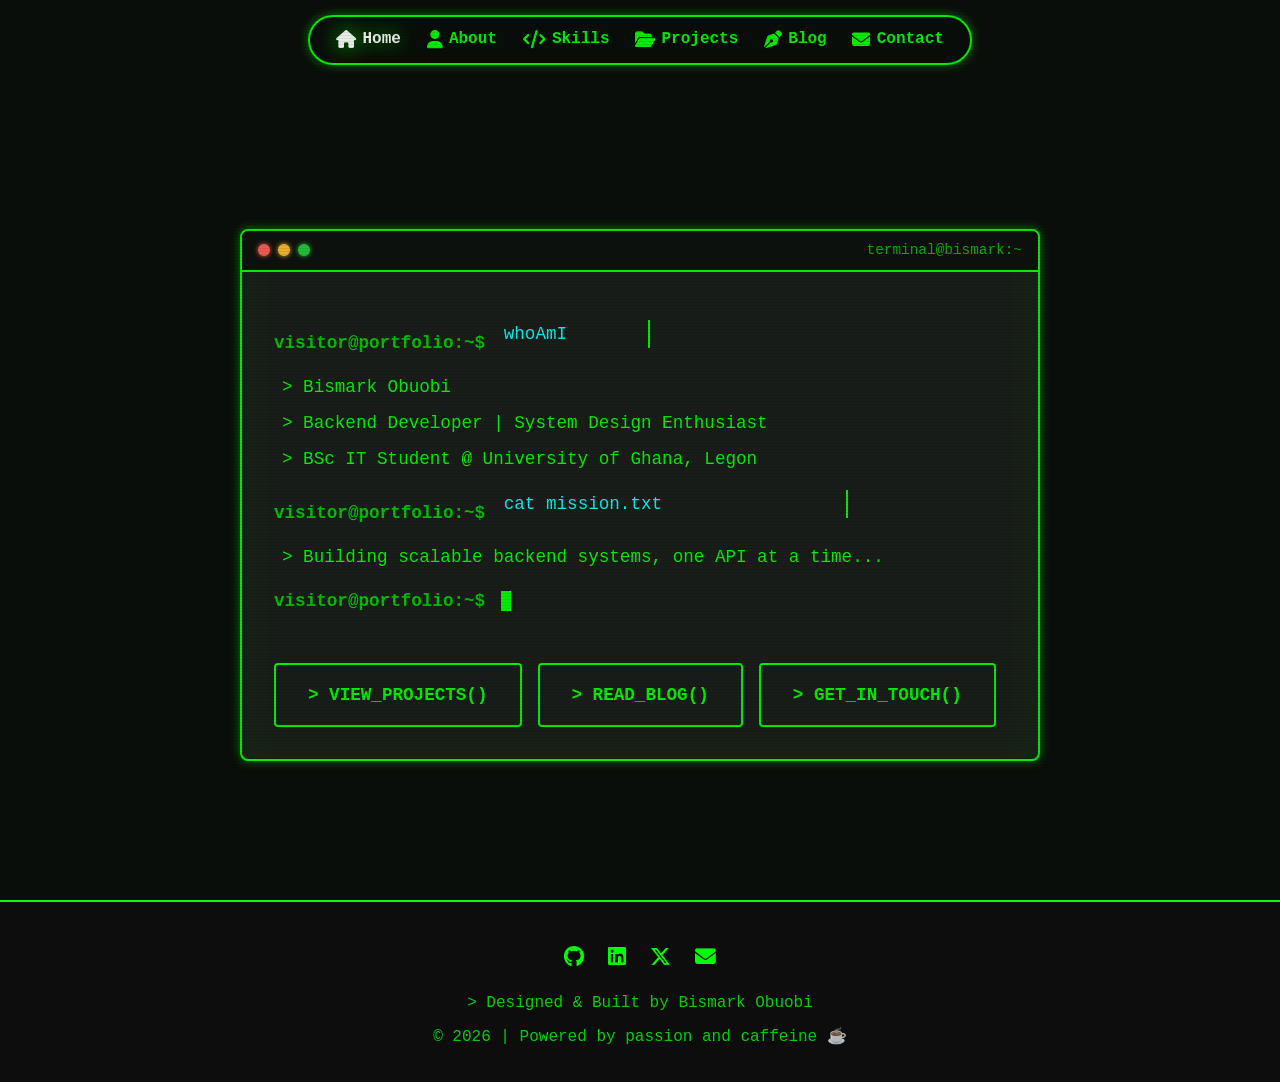
==== index.html @ f323c23b "Update LinkedIn profile links across multiple pages" ====
<!DOCTYPE html>
<html lang="en">
<head>
    <meta charset="UTF-8">
    <meta name="viewport" content="width=device-width, initial-scale=1.0">
    <title>Bismark Obuobi — Backend Developer</title>
    <meta name="description" content="Bismark Obuobi — Backend developer & system design enthusiast building scalable APIs with Node.js, Express, and SQL/NoSQL databases.">
    <meta name="author" content="Bismark Obuobi">
    <meta property="og:title" content="Bismark Obuobi — Backend Developer">
    <meta property="og:description" content="Backend developer & system design enthusiast building scalable APIs.">
    <meta property="og:type" content="website">
    <link rel="icon" type="image/png" href="icons/favicon.png">
    <link rel="stylesheet" href="styles.css">
    <link rel="stylesheet" href="https://cdnjs.cloudflare.com/ajax/libs/font-awesome/6.5.1/css/all.min.css">
</head>
<body>
    <div class="scanlines"></div>
    <div class="crt"></div>

    <header>
        <nav id="navbar" aria-label="Primary">
            <ul>
                <li><a href="index.html"><i class="fas fa-home nav-icon" aria-hidden="true"></i><span class="nav-label">Home</span></a></li>
                <li><a href="about.html"><i class="fas fa-user nav-icon" aria-hidden="true"></i><span class="nav-label">About</span></a></li>
                <li><a href="skills.html"><i class="fas fa-code nav-icon" aria-hidden="true"></i><span class="nav-label">Skills</span></a></li>
                <li><a href="projects.html"><i class="fas fa-folder-open nav-icon" aria-hidden="true"></i><span class="nav-label">Projects</span></a></li>
                <li><a href="blog.html"><i class="fas fa-pen-nib nav-icon" aria-hidden="true"></i><span class="nav-label">Blog</span></a></li>
                <li><a href="contact.html"><i class="fas fa-envelope nav-icon" aria-hidden="true"></i><span class="nav-label">Contact</span></a></li>
            </ul>
        </nav>
    </header>

    <main>
        <section id="home" class="hero">
            <div class="container">
                <div class="terminal-window">
                    <div class="terminal-header">
                        <span class="terminal-button red"></span>
                        <span class="terminal-button yellow"></span>
                        <span class="terminal-button green"></span>
                        <span class="terminal-title">terminal@bismark:~</span>
                    </div>
                    <div class="terminal-body">
                        <p class="terminal-line">
                            <span class="prompt">visitor@portfolio:~$</span>
                            <span class="command typewriter-1">whoAmI</span>
                        </p>
                        <p class="terminal-output fade-in" style="animation-delay: 1.7s;">&gt; Bismark Obuobi</p>
                        <p class="terminal-output fade-in" style="animation-delay: 2s;">&gt; Backend Developer | System Design Enthusiast</p>
                        <p class="terminal-output fade-in" style="animation-delay: 2.3s;">&gt; BSc IT Student @ University of Ghana, Legon</p>

                        <p class="terminal-line fade-in" style="animation-delay: 3s;">
                            <span class="prompt">visitor@portfolio:~$</span>
                            <span class="command typewriter-2">cat mission.txt</span>
                        </p>
                        <p class="terminal-output fade-in" style="animation-delay: 5s;">&gt; Building scalable backend systems, one API at a time...</p>

                        <p class="terminal-line fade-in" style="animation-delay: 5.5s;">
                            <span class="prompt">visitor@portfolio:~$</span>
                            <span class="cursor"></span>
                        </p>

                        <div class="hero-cta fade-in" style="animation-delay: 5.8s;">
                            <a href="projects.html" class="cta-button"><span class="blink">&gt;</span> VIEW_PROJECTS()</a>
                            <a href="blog.html" class="cta-button"><span class="blink">&gt;</span> READ_BLOG()</a>
                            <a href="contact.html" class="cta-button"><span class="blink">&gt;</span> GET_IN_TOUCH()</a>
                        </div>
                    </div>
                </div>
            </div>
        </section>
    </main>

    <footer class="footer">
        <div class="container">
            <div class="footer-content">
                <div class="footer-socials">
                    <a href="https://github.com/kev-69" target="_blank" rel="noopener" aria-label="GitHub"><i class="fab fa-github"></i></a>
                    <a href="https://www.linkedin.com/in/bismark-obuobi-5a473730a/" target="_blank" rel="noopener" aria-label="LinkedIn"><i class="fab fa-linkedin"></i></a>
                    <a href="https://twitter.com/statuscode_200" target="_blank" rel="noopener" aria-label="Twitter"><i class="fab fa-x-twitter"></i></a>
                    <a href="mailto:bismarkobuobi19@gmail.com" aria-label="Email"><i class="fas fa-envelope"></i></a>
                </div>
                <p class="footer-text"><span class="blink">&gt;</span> Designed &amp; Built by Bismark Obuobi</p>
                <p class="footer-text">&copy; <span data-year>2025</span> | Powered by passion and caffeine &#9749;</p>
            </div>
        </div>
    </footer>

    <script src="script.js"></script>
</body>
</html>
---- styles.css ----
/* ============================================================
   Bismark Obuobi — Portfolio
   Shared stylesheet (terminal / CRT theme)
   ============================================================ */

/* Reset and Base Styles */
* {
    margin: 0;
    padding: 0;
    box-sizing: border-box;
}

:root {
    --primary-color: #00ff00;
    --secondary-color: #00cc00;
    --bg-color: #0a0a0a;
    --card-bg: #1a1a1a;
    --text-color: #00ff00;
    --text-dim: #009900;
    --border-color: #00ff00;
    --shadow: 0 0 10px rgba(0, 255, 0, 0.5);
    --glow: 0 0 20px rgba(0, 255, 0, 0.8);
    --max-width: 1200px;
}

html {
    scroll-behavior: smooth;
}

body {
    font-family: 'Courier New', Courier, monospace;
    background-color: var(--bg-color);
    color: var(--text-color);
    line-height: 1.6;
    overflow-x: hidden;
    min-height: 100vh;
    display: flex;
    flex-direction: column;
}

a {
    color: inherit;
}

img {
    max-width: 100%;
}

/* ============================================================
   CRT / Scanline effects  (tamed — no more strobing)
   ============================================================ */
.scanlines {
    position: fixed;
    inset: 0;
    background: repeating-linear-gradient(
        0deg,
        rgba(0, 0, 0, 0.12),
        rgba(0, 0, 0, 0.12) 1px,
        transparent 1px,
        transparent 3px
    );
    pointer-events: none;
    z-index: 9999;
    opacity: 0.6;
}

/* Static green tint — a steady glow, no animation */
.crt::after {
    content: "";
    position: fixed;
    inset: 0;
    background: rgba(0, 255, 0, 0.015);
    z-index: 9998;
    pointer-events: none;
}

/* A single, very gentle brightness breathe instead of a strobe */
.crt::before {
    content: "";
    position: fixed;
    inset: 0;
    background: rgba(18, 16, 16, 0.08);
    z-index: 9998;
    pointer-events: none;
    animation: crtBreathe 6s ease-in-out infinite;
}

@keyframes crtBreathe {
    0%, 100% { opacity: 0.35; }
    50%      { opacity: 0.5; }
}

/* Container */
.container {
    max-width: var(--max-width);
    width: 100%;
    margin: 0 auto;
    padding: 0 20px;
}

/* ============================================================
   Header / Navigation
   ============================================================ */
header {
    position: fixed;
    top: 0;
    left: 0;
    right: 0;
    z-index: 1000;
    padding: 15px 0;
    pointer-events: none;
}

#navbar {
    position: relative;
    margin: 0 auto;
    width: max-content;
    max-width: calc(100% - 30px);
    background: rgba(10, 10, 10, 0.95);
    border: 2px solid var(--border-color);
    border-radius: 50px;
    backdrop-filter: blur(10px);
    box-shadow: var(--shadow);
    padding: 10px 26px;
    transition: background 0.3s ease, border-color 0.3s ease, box-shadow 0.3s ease;
    pointer-events: auto;
}

#navbar.scrolled {
    background: rgba(10, 10, 10, 0.55);
    border-color: rgba(0, 255, 0, 0.5);
    box-shadow: 0 0 5px rgba(0, 255, 0, 0.3);
}

#navbar ul {
    list-style: none;
    display: flex;
    justify-content: center;
    align-items: center;
    gap: 1.6rem;
}

#navbar li {
    display: flex;
    align-items: center;
}

#navbar a {
    color: var(--text-color);
    text-decoration: none;
    font-weight: bold;
    display: flex;
    align-items: center;
    gap: 0.4rem;
    transition: color 0.2s ease, text-shadow 0.2s ease;
}

.nav-icon {
    font-size: 18px;
}

/* Text label shown on wide screens */
.nav-label {
    display: inline-block;
}

#navbar a:hover,
#navbar a:focus-visible {
    text-shadow: var(--glow);
    outline: none;
}

/* Active page indicator */
#navbar a.active {
    color: #fff;
    text-shadow: var(--glow);
}

#navbar a.active .nav-icon {
    color: #fff;
}

/* ============================================================
   Page wrapper / shared section spacing
   ============================================================ */
main {
    flex: 1 0 auto;
    padding-top: 90px; /* clears fixed navbar */
}

section {
    padding: 4rem 0;
    position: relative;
}

.page-section {
    padding: 2rem 0 4rem;
}

.section-title {
    font-size: 2.5rem;
    text-align: center;
    margin-bottom: 3rem;
    text-shadow: var(--glow);
    position: relative;
    word-break: break-word;
}

.section-subtitle {
    text-align: center;
    opacity: 0.8;
    margin-top: -2rem;
    margin-bottom: 3rem;
}

/* ============================================================
   Glitch effect (now only on hover — no constant jitter)
   ============================================================ */
.glitch {
    position: relative;
}

.glitch::before,
.glitch::after {
    content: attr(data-text);
    position: absolute;
    top: 0;
    left: 0;
    width: 100%;
    height: 100%;
    opacity: 0;
    pointer-events: none;
}

.glitch:hover::before {
    left: 2px;
    text-shadow: -2px 0 #ff00de;
    animation: glitch-1 0.6s steps(2, end) 2;
    opacity: 1;
}

.glitch:hover::after {
    left: -2px;
    text-shadow: -2px 0 #00ffff;
    animation: glitch-2 0.6s steps(2, end) 2;
    opacity: 1;
}

@keyframes glitch-1 {
    0%   { clip-path: inset(20% 0 60% 0); }
    50%  { clip-path: inset(60% 0 10% 0); }
    100% { clip-path: inset(10% 0 70% 0); }
}

@keyframes glitch-2 {
    0%   { clip-path: inset(70% 0 10% 0); }
    50%  { clip-path: inset(15% 0 55% 0); }
    100% { clip-path: inset(50% 0 30% 0); }
}

/* ============================================================
   Terminal window
   ============================================================ */
.hero {
    min-height: calc(100vh - 90px);
    display: flex;
    align-items: center;
    justify-content: center;
    padding: 2rem 0;
}

.terminal-window {
    background: var(--card-bg);
    border: 2px solid var(--border-color);
    border-radius: 8px;
    box-shadow: var(--shadow), inset 0 0 50px rgba(0, 255, 0, 0.05);
    overflow: hidden;
    max-width: 800px;
    width: 100%;
    margin: 0 auto;
}

.terminal-header {
    background: #0d0d0d;
    padding: 0.5rem 1rem;
    border-bottom: 2px solid var(--border-color);
    display: flex;
    align-items: center;
    gap: 0.5rem;
}

.terminal-button {
    width: 12px;
    height: 12px;
    border-radius: 50%;
}

.terminal-button.red    { background: #ff5f56; box-shadow: 0 0 5px #ff5f56; }
.terminal-button.yellow { background: #ffbd2e; box-shadow: 0 0 5px #ffbd2e; }
.terminal-button.green  { background: #27c93f; box-shadow: 0 0 5px #27c93f; }

.terminal-title {
    margin-left: auto;
    font-size: 0.9rem;
    opacity: 0.7;
}

.terminal-body {
    padding: 2rem;
    font-size: 1.1rem;
}

.terminal-line {
    margin: 1rem 0;
}

.prompt {
    color: var(--secondary-color);
    font-weight: bold;
}

.command {
    color: #00ffff;
    margin-left: 0.5rem;
}

.terminal-output {
    color: var(--text-color);
    margin: 0.5rem 0 0.5rem 0.5rem;
    opacity: 0;
}

/* ============================================================
   Animations (kept, but calmed)
   ============================================================ */
@keyframes blink {
    0%, 50%   { opacity: 1; }
    51%, 100% { opacity: 0; }
}

.blink {
    animation: blink 1.1s steps(1) infinite;
}

.cursor {
    display: inline-block;
    width: 10px;
    height: 20px;
    background: var(--primary-color);
    margin-left: 5px;
    vertical-align: middle;
    animation: blink 1.1s steps(1) infinite;
}

@keyframes typewriter   { from { width: 0; } to { width: 47%; } }
@keyframes typewriter1  { from { width: 0; } to { width: 20%; } }

.typewriter-1 {
    display: inline-block;
    overflow: hidden;
    white-space: nowrap;
    border-right: 2px solid var(--primary-color);
    animation: typewriter1 1s steps(10) 0.5s forwards;
    width: 0;
}

.typewriter-2 {
    display: inline-block;
    overflow: hidden;
    white-space: nowrap;
    border-right: 2px solid var(--primary-color);
    animation: typewriter 1.5s steps(15) 3s forwards;
    width: 0;
}

@keyframes fadeIn {
    from { opacity: 0; }
    to   { opacity: 1; }
}

.fade-in {
    animation: fadeIn 0.5s ease-in forwards;
}

/* ============================================================
   About Section
   ============================================================ */
.about-content {
    display: grid;
    grid-template-columns: 1fr 2fr;
    gap: 3rem;
    align-items: start;
}

.about-image img {
    width: 100%;
    border: 3px solid var(--border-color);
    border-radius: 8px;
    box-shadow: var(--shadow);
    filter: brightness(0.9) contrast(1.2);
}

.placeholder-image {
    width: 100%;
    aspect-ratio: 1;
    border: 3px dashed var(--border-color);
    border-radius: 8px;
    display: flex;
    flex-direction: column;
    align-items: center;
    justify-content: center;
    background: var(--card-bg);
    text-align: center;
    padding: 2rem;
}

.placeholder-image p { margin: 0.5rem 0; }
.small-text { font-size: 0.8rem; opacity: 0.7; }

.retro-card {
    background: var(--card-bg);
    border: 2px solid var(--border-color);
    border-radius: 8px;
    padding: 2rem;
    box-shadow: var(--shadow);
}

.retro-card p { margin-bottom: 1rem; line-height: 1.8; }

.highlight {
    color: var(--primary-color);
    font-weight: bold;
    text-shadow: 0 0 10px var(--primary-color);
}

.stats-box {
    display: grid;
    grid-template-columns: repeat(3, 1fr);
    gap: 1.5rem;
    margin-top: 2rem;
    padding-top: 2rem;
    border-top: 2px solid var(--border-color);
}

.stat-item { text-align: center; }

.stat-number {
    display: block;
    font-size: 2.5rem;
    font-weight: bold;
    color: var(--primary-color);
    text-shadow: var(--glow);
    margin-bottom: 0.5rem;
}

.stat-label { display: block; font-size: 0.9rem; opacity: 0.8; }

/* ============================================================
   Skills Section
   ============================================================ */
.skills-grid {
    display: grid;
    grid-template-columns: repeat(auto-fit, minmax(300px, 1fr));
    gap: 2rem;
}

.skill-category {
    background: var(--card-bg);
    border: 2px solid var(--border-color);
    border-radius: 8px;
    padding: 2rem;
    box-shadow: var(--shadow);
}

.category-title {
    font-size: 1.3rem;
    margin-bottom: 1.5rem;
    text-shadow: 0 0 10px var(--primary-color);
}

.skill-bars {
    display: flex;
    flex-direction: column;
    gap: 1.5rem;
}

.skill-item { position: relative; }
.skill-name { margin-bottom: 0.5rem; font-weight: bold; }

.skill-bar {
    width: 100%;
    height: 25px;
    background: rgba(0, 255, 0, 0.1);
    border: 1px solid var(--border-color);
    border-radius: 4px;
    overflow: hidden;
    position: relative;
}

.skill-progress {
    height: 100%;
    width: 0;
    background: linear-gradient(90deg, var(--secondary-color) 0%, var(--primary-color) 100%);
    box-shadow: 0 0 10px var(--primary-color);
    border-radius: 4px;
    transition: width 1.4s ease-out;
}

.skill-progress::after {
    content: attr(data-progress) '%';
    position: absolute;
    right: 10px;
    top: 50%;
    transform: translateY(-50%);
    color: var(--bg-color);
    font-weight: bold;
    font-size: 0.9rem;
}

/* ============================================================
   Projects Section
   ============================================================ */
.projects-grid {
    display: grid;
    grid-template-columns: repeat(auto-fit, minmax(min(100%, 420px), 1fr));
    gap: 2rem;
}

.project-card {
    background: var(--card-bg);
    border: 2px solid var(--border-color);
    border-radius: 8px;
    overflow: hidden;
    box-shadow: var(--shadow);
    transition: transform 0.3s ease, box-shadow 0.3s ease, border-color 0.3s ease;
}

.project-card:hover {
    transform: translateY(-5px);
    box-shadow: var(--glow);
    border-color: var(--primary-color);
}

.project-header {
    background: #0d0d0d;
    padding: 1.5rem;
    border-bottom: 2px solid var(--border-color);
    display: flex;
    align-items: center;
    gap: 1rem;
}

.project-icon { font-size: 2rem; }
.project-header h3 { font-size: 1.3rem; text-shadow: 0 0 10px var(--primary-color); }

.project-body { padding: 2rem; }
.project-description { margin-bottom: 1.5rem; line-height: 1.8; }

.project-tech {
    display: flex;
    flex-wrap: wrap;
    gap: 0.5rem;
    margin-bottom: 1.5rem;
}

.tech-tag {
    background: rgba(0, 255, 0, 0.1);
    border: 1px solid var(--border-color);
    padding: 0.3rem 0.8rem;
    border-radius: 4px;
    font-size: 0.85rem;
}

.project-features { margin-bottom: 1.5rem; }
.project-features p { margin: 0.5rem 0; }

.project-status {
    display: flex;
    align-items: center;
    flex-wrap: wrap;
    gap: 1rem;
    padding-top: 1rem;
    border-top: 1px solid var(--border-color);
}

.status-badge {
    background: var(--secondary-color);
    color: var(--bg-color);
    padding: 0.3rem 0.8rem;
    border-radius: 4px;
    font-weight: bold;
    font-size: 0.85rem;
    box-shadow: 0 0 10px var(--secondary-color);
}

.status-badge.pending { background: #ffaa00; box-shadow: 0 0 10px #ffaa00; }
.status-text { font-size: 0.9rem; opacity: 0.8; }

.project-links {
    display: flex;
    gap: 1rem;
    margin-top: 1rem;
}

.project-links a {
    color: var(--primary-color);
    text-decoration: none;
    font-weight: bold;
    transition: text-shadow 0.2s ease;
}

.project-links a:hover { text-shadow: var(--glow); }

/* ============================================================
   Blog
   ============================================================ */
.blog-grid {
    display: grid;
    grid-template-columns: repeat(auto-fill, minmax(min(100%, 340px), 1fr));
    gap: 2rem;
}

.post-card {
    background: var(--card-bg);
    border: 2px solid var(--border-color);
    border-radius: 8px;
    box-shadow: var(--shadow);
    overflow: hidden;
    display: flex;
    flex-direction: column;
    transition: transform 0.3s ease, box-shadow 0.3s ease, border-color 0.3s ease;
}

.post-card:hover {
    transform: translateY(-5px);
    box-shadow: var(--glow);
    border-color: var(--primary-color);
}

.post-card-header {
    background: #0d0d0d;
    padding: 0.75rem 1rem;
    border-bottom: 2px solid var(--border-color);
    font-size: 0.85rem;
    opacity: 0.8;
    display: flex;
    justify-content: space-between;
    gap: 1rem;
}

.post-card-body {
    padding: 1.5rem;
    display: flex;
    flex-direction: column;
    gap: 0.75rem;
    flex: 1;
}

.post-card-body h3 {
    font-size: 1.25rem;
    text-shadow: 0 0 8px var(--primary-color);
    line-height: 1.4;
}

.post-card-body .post-excerpt {
    opacity: 0.85;
    flex: 1;
}

.post-card-body a.read-more {
    text-decoration: none;
    color: var(--primary-color);
    font-weight: bold;
    align-self: flex-start;
}

.post-card-body a.read-more:hover { text-shadow: var(--glow); }

.post-tags {
    display: flex;
    flex-wrap: wrap;
    gap: 0.4rem;
}

.post-tags .tech-tag { font-size: 0.75rem; }

.post-card-link {
    text-decoration: none;
    color: inherit;
    display: flex;
    flex-direction: column;
    flex: 1;
}

/* Single post view */
.post-article {
    max-width: 780px;
    margin: 0 auto;
    background: var(--card-bg);
    border: 2px solid var(--border-color);
    border-radius: 8px;
    box-shadow: var(--shadow);
    overflow: hidden;
}

.post-article .post-meta-bar {
    background: #0d0d0d;
    padding: 0.6rem 1.25rem;
    border-bottom: 2px solid var(--border-color);
    font-size: 0.85rem;
    opacity: 0.8;
}

.post-content {
    padding: 2.5rem;
    font-size: 1.05rem;
}

.post-content h1,
.post-content h2,
.post-content h3 {
    margin: 1.8rem 0 1rem;
    text-shadow: 0 0 10px var(--primary-color);
    line-height: 1.3;
}

.post-content h1 { font-size: 2rem; }
.post-content h2 { font-size: 1.6rem; }
.post-content h3 { font-size: 1.3rem; }

.post-content p { margin-bottom: 1.2rem; }
.post-content ul,
.post-content ol { margin: 0 0 1.2rem 1.5rem; }
.post-content li { margin-bottom: 0.4rem; }

.post-content a {
    color: #00ffff;
    text-decoration: underline;
}

.post-content blockquote {
    border-left: 3px solid var(--primary-color);
    padding-left: 1rem;
    margin: 0 0 1.2rem;
    opacity: 0.85;
    font-style: italic;
}

.post-content code {
    background: rgba(0, 255, 0, 0.1);
    border: 1px solid rgba(0, 255, 0, 0.3);
    padding: 0.1rem 0.4rem;
    border-radius: 4px;
    font-size: 0.9em;
}

.post-content pre {
    background: #0d0d0d;
    border: 1px solid var(--border-color);
    border-radius: 6px;
    padding: 1.2rem;
    overflow-x: auto;
    margin-bottom: 1.2rem;
}

.post-content pre code {
    background: none;
    border: none;
    padding: 0;
}

.post-content img {
    border: 1px solid var(--border-color);
    border-radius: 6px;
    margin: 0.5rem 0 1.2rem;
}

.post-content hr {
    border: none;
    border-top: 1px dashed var(--border-color);
    margin: 2rem 0;
    opacity: 0.5;
}

.back-link {
    display: inline-block;
    margin-bottom: 2rem;
    color: var(--primary-color);
    text-decoration: none;
    font-weight: bold;
}

.back-link:hover { text-shadow: var(--glow); }

.loading-state,
.empty-state {
    text-align: center;
    opacity: 0.7;
    padding: 3rem 0;
}

/* ============================================================
   Contact Section
   ============================================================ */
.contact-content {
    display: grid;
    grid-template-columns: 1fr 1fr;
    gap: 3rem;
}

.contact-links {
    display: flex;
    flex-direction: column;
    gap: 1rem;
    margin: 1rem 0;
}

.contact-link {
    color: var(--text-color);
    text-decoration: none;
    transition: color 0.2s ease, text-shadow 0.2s ease, transform 0.2s ease;
    display: block;
    word-break: break-word;
}

.contact-link:hover {
    color: var(--primary-color);
    text-shadow: var(--glow);
    transform: translateX(10px);
}

.contact-cta h3 {
    font-size: 1.8rem;
    margin-bottom: 1rem;
    text-shadow: 0 0 10px var(--primary-color);
}

.cta-button {
    display: inline-block;
    margin-top: 1.5rem;
    padding: 1rem 2rem;
    background: transparent;
    border: 2px solid var(--border-color);
    color: var(--text-color);
    text-decoration: none;
    font-weight: bold;
    border-radius: 4px;
    transition: background 0.3s ease, color 0.3s ease, box-shadow 0.3s ease, transform 0.3s ease;
}

.cta-button:hover {
    background: var(--primary-color);
    color: var(--bg-color);
    box-shadow: var(--glow);
    transform: scale(1.05);
}

/* Hero CTA row on home page */
.hero-cta {
    display: flex;
    flex-wrap: wrap;
    gap: 1rem;
    margin-top: 1.5rem;
}

/* ============================================================
   Footer
   ============================================================ */
.footer {
    background: #0d0d0d;
    border-top: 2px solid var(--border-color);
    padding: 2rem 0;
    text-align: center;
    flex-shrink: 0;
}

.footer-content {
    display: flex;
    flex-direction: column;
    gap: 0.5rem;
}

.footer-text { opacity: 0.8; }

.footer-socials {
    display: flex;
    justify-content: center;
    gap: 1.5rem;
    margin: 0.5rem 0;
    font-size: 1.3rem;
}

.footer-socials a {
    color: var(--text-color);
    transition: color 0.2s ease, text-shadow 0.2s ease, transform 0.2s ease;
}

.footer-socials a:hover {
    color: var(--primary-color);
    text-shadow: var(--glow);
    transform: translateY(-3px);
}

.footer-ascii {
    margin-top: 1rem;
    font-size: 0.8rem;
    opacity: 0.5;
    overflow-x: auto;
    white-space: nowrap;
}

/* ============================================================
   Scroll reveal
   ============================================================ */
.reveal {
    opacity: 0;
    transform: translateY(30px);
    transition: opacity 0.6s ease-out, transform 0.6s ease-out;
    will-change: opacity, transform;
}

.reveal.visible {
    opacity: 1;
    transform: translateY(0);
}

/* ============================================================
   Responsive
   ============================================================ */
@media (max-width: 768px) {
    .nav-label { display: none; }   /* icons only on small screens */

    #navbar { padding: 10px 20px; }
    #navbar ul { gap: 1.4rem; }
    .nav-icon { font-size: 20px; }

    .about-content { grid-template-columns: 1fr; }
    .projects-grid { grid-template-columns: 1fr; }
    .contact-content { grid-template-columns: 1fr; }

    .section-title { font-size: 2rem; }
    .terminal-body { font-size: 0.95rem; padding: 1.5rem; }
    .post-content { padding: 1.5rem; }
}

@media (max-width: 480px) {
    #navbar { padding: 8px 14px; }
    #navbar ul { gap: 1rem; }
    .nav-icon { font-size: 18px; }
    .stats-box { grid-template-columns: 1fr; }
    main { padding-top: 80px; }
}

/* ============================================================
   Respect user motion preferences — kills remaining motion
   ============================================================ */
@media (prefers-reduced-motion: reduce) {
    *,
    *::before,
    *::after {
        animation-duration: 0.001ms !important;
        animation-iteration-count: 1 !important;
        transition-duration: 0.001ms !important;
        scroll-behavior: auto !important;
    }

    .crt::before { animation: none; opacity: 0.4; }
    .typewriter-1, .typewriter-2 { width: auto; border-right: none; }
    .terminal-output, .fade-in { opacity: 1 !important; }
    .reveal { opacity: 1; transform: none; }
    .skill-progress { transition: none; }
}
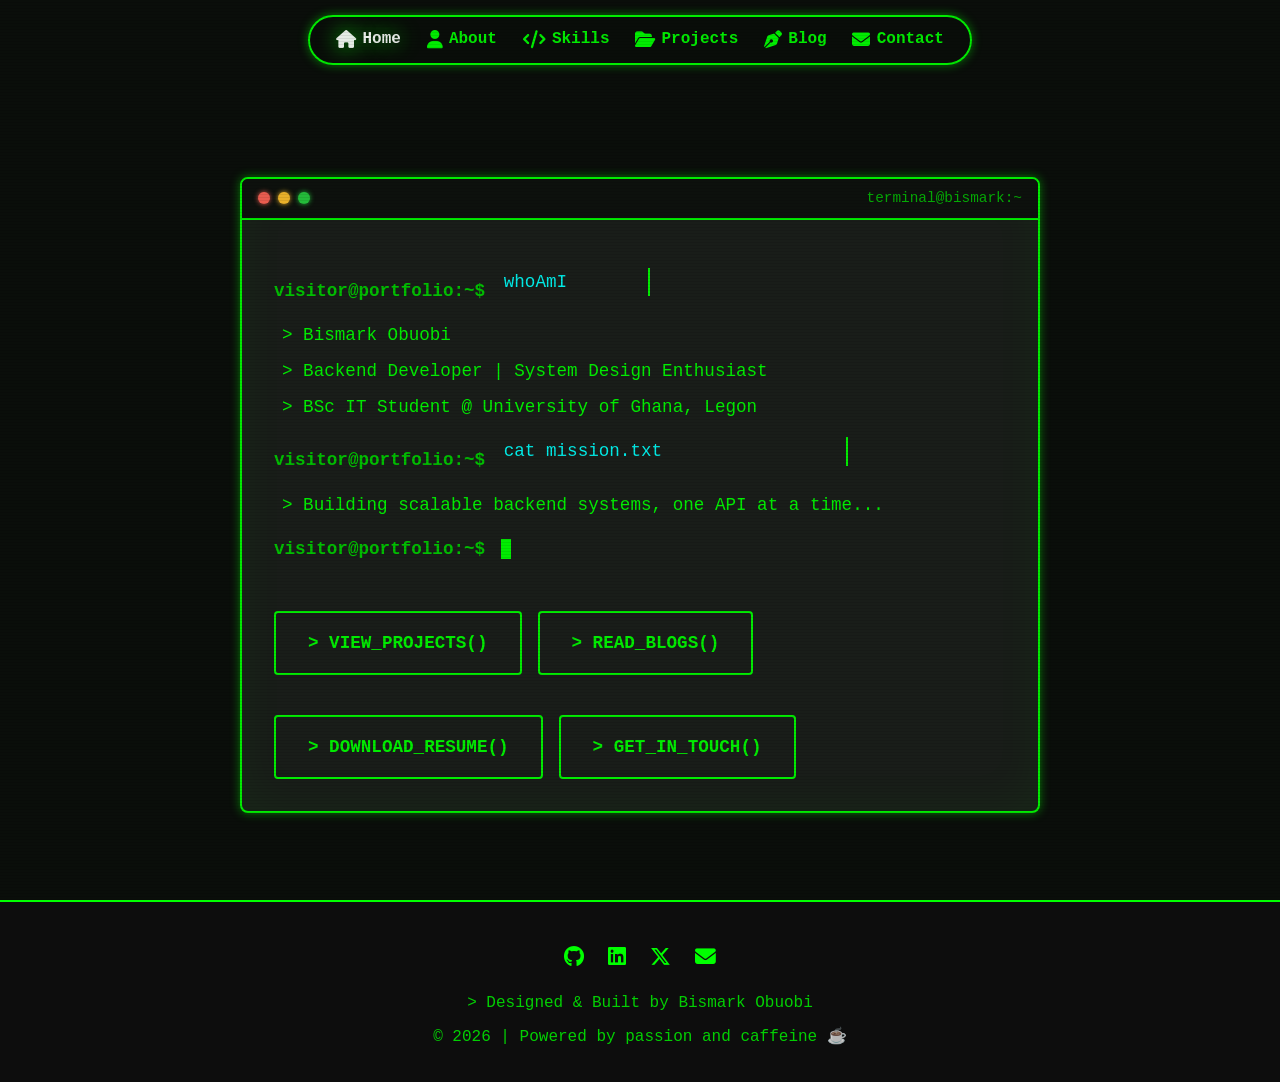
==== commit 508ae35d: "Add resume download link and update blog button text in index.html" ====
--- a/index.html
+++ b/index.html
@@ -62,7 +62,9 @@
 
                         <div class="hero-cta fade-in" style="animation-delay: 5.8s;">
                             <a href="projects.html" class="cta-button"><span class="blink">&gt;</span> VIEW_PROJECTS()</a>
-                            <a href="blog.html" class="cta-button"><span class="blink">&gt;</span> READ_BLOG()</a>
+                            <a href="blog.html" class="cta-button"><span class="blink">&gt;</span> READ_BLOGS()</a>
+                            <!-- download resume -->
+                            <a href="docs/resume.pdf" target="_blank" class="cta-button"><span class="blink">&gt;</span> DOWNLOAD_RESUME()</a>
                             <a href="contact.html" class="cta-button"><span class="blink">&gt;</span> GET_IN_TOUCH()</a>
                         </div>
                     </div>
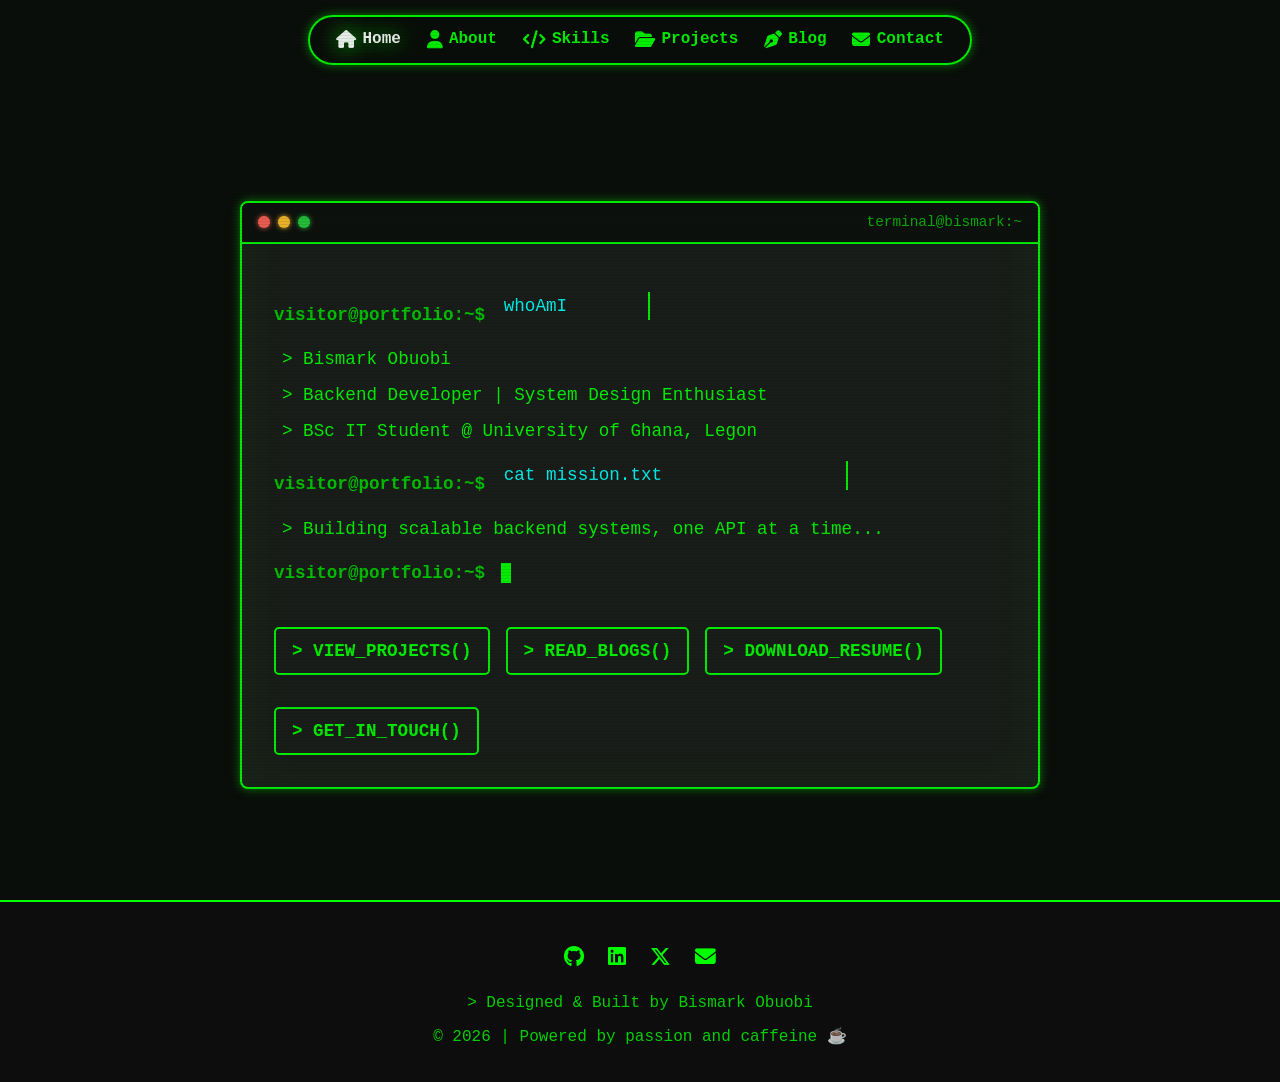
==== commit a3010e76: "Replace old resume.pdf with updated version and modify download link in index.html" ====
--- a/index.html
+++ b/index.html
@@ -64,7 +64,7 @@
                             <a href="projects.html" class="cta-button"><span class="blink">&gt;</span> VIEW_PROJECTS()</a>
                             <a href="blog.html" class="cta-button"><span class="blink">&gt;</span> READ_BLOGS()</a>
                             <!-- download resume -->
-                            <a href="docs/resume.pdf" target="_blank" class="cta-button"><span class="blink">&gt;</span> DOWNLOAD_RESUME()</a>
+                            <a href="docs/bismarkobuobi_resume.pdf" target="_blank" class="cta-button"><span class="blink">&gt;</span> DOWNLOAD_RESUME()</a>
                             <a href="contact.html" class="cta-button"><span class="blink">&gt;</span> GET_IN_TOUCH()</a>
                         </div>
                     </div>
--- a/styles.css
+++ b/styles.css
@@ -837,14 +837,14 @@
 
 .cta-button {
     display: inline-block;
-    margin-top: 1.5rem;
-    padding: 1rem 2rem;
+    margin-top: 1rem;
+    padding: 0.5rem 1rem;
     background: transparent;
     border: 2px solid var(--border-color);
     color: var(--text-color);
     text-decoration: none;
     font-weight: bold;
-    border-radius: 4px;
+    border-radius: 5px;
     transition: background 0.3s ease, color 0.3s ease, box-shadow 0.3s ease, transform 0.3s ease;
 }
 
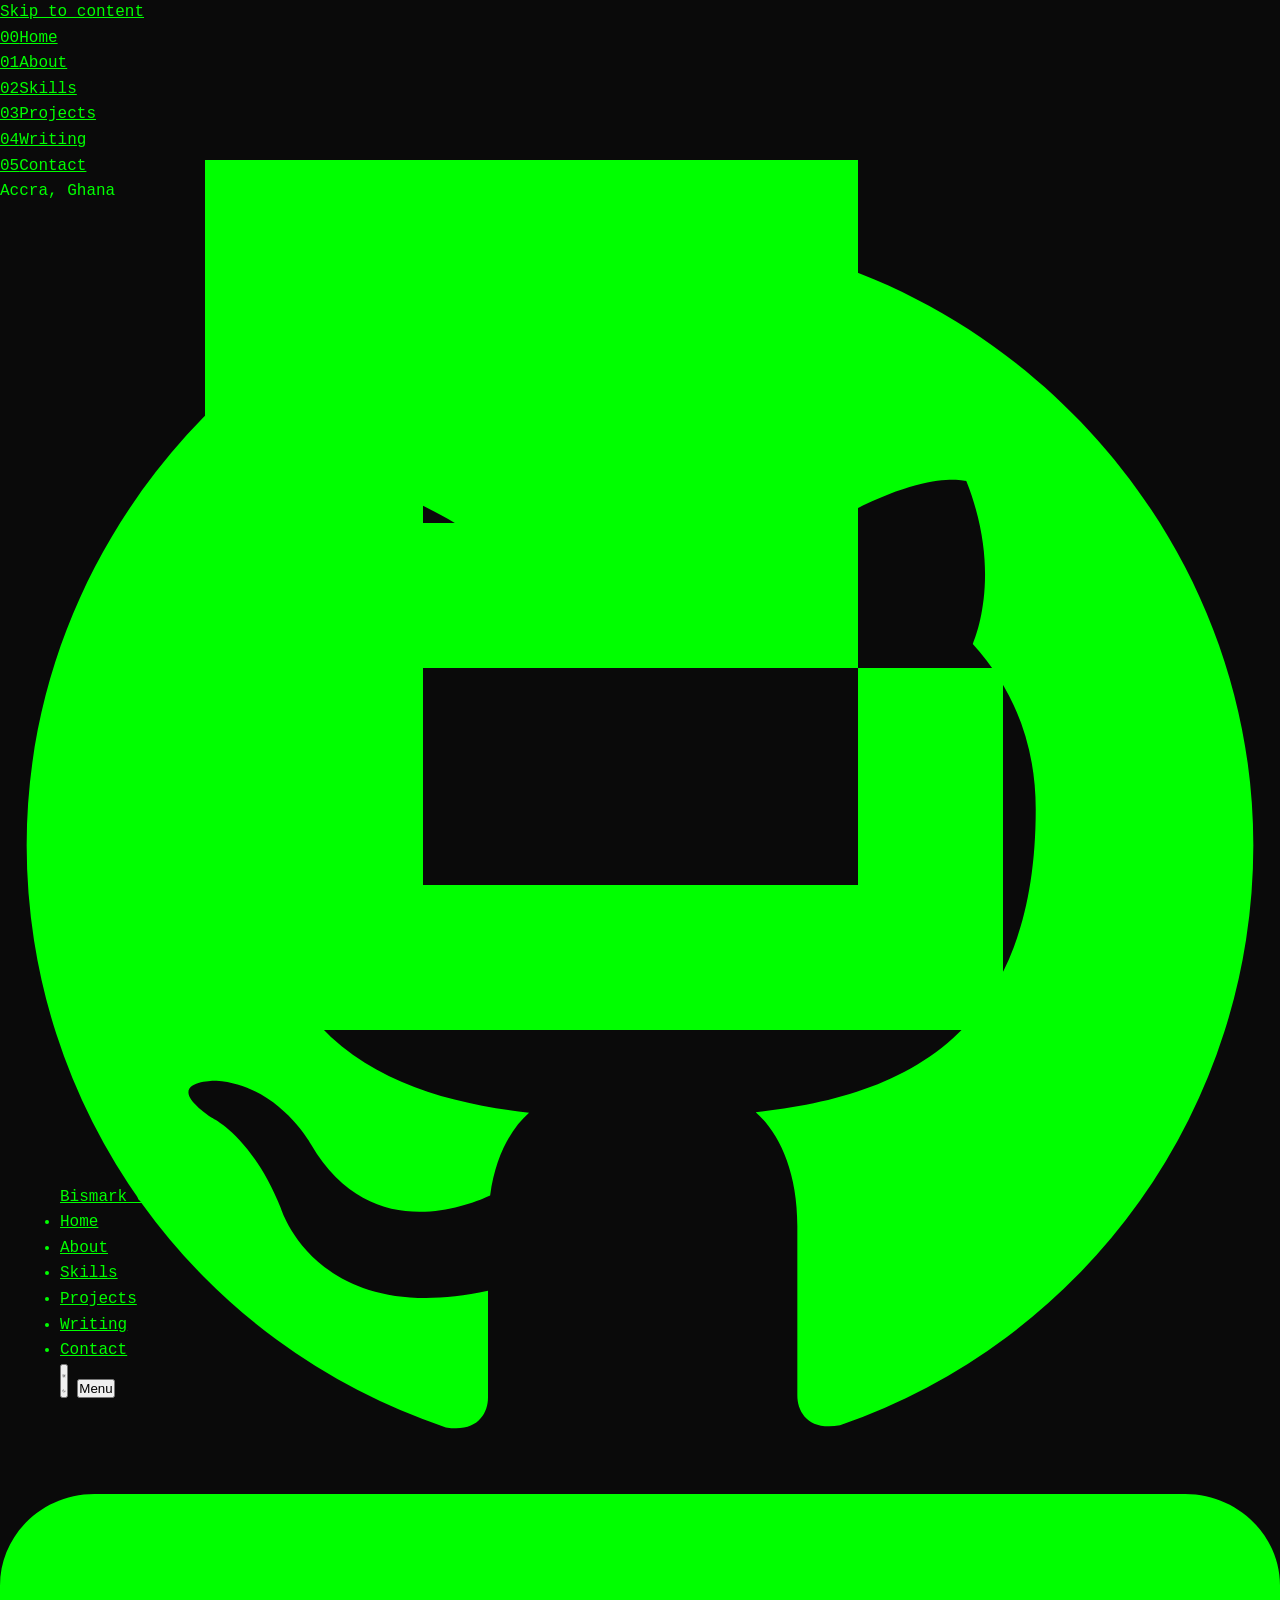
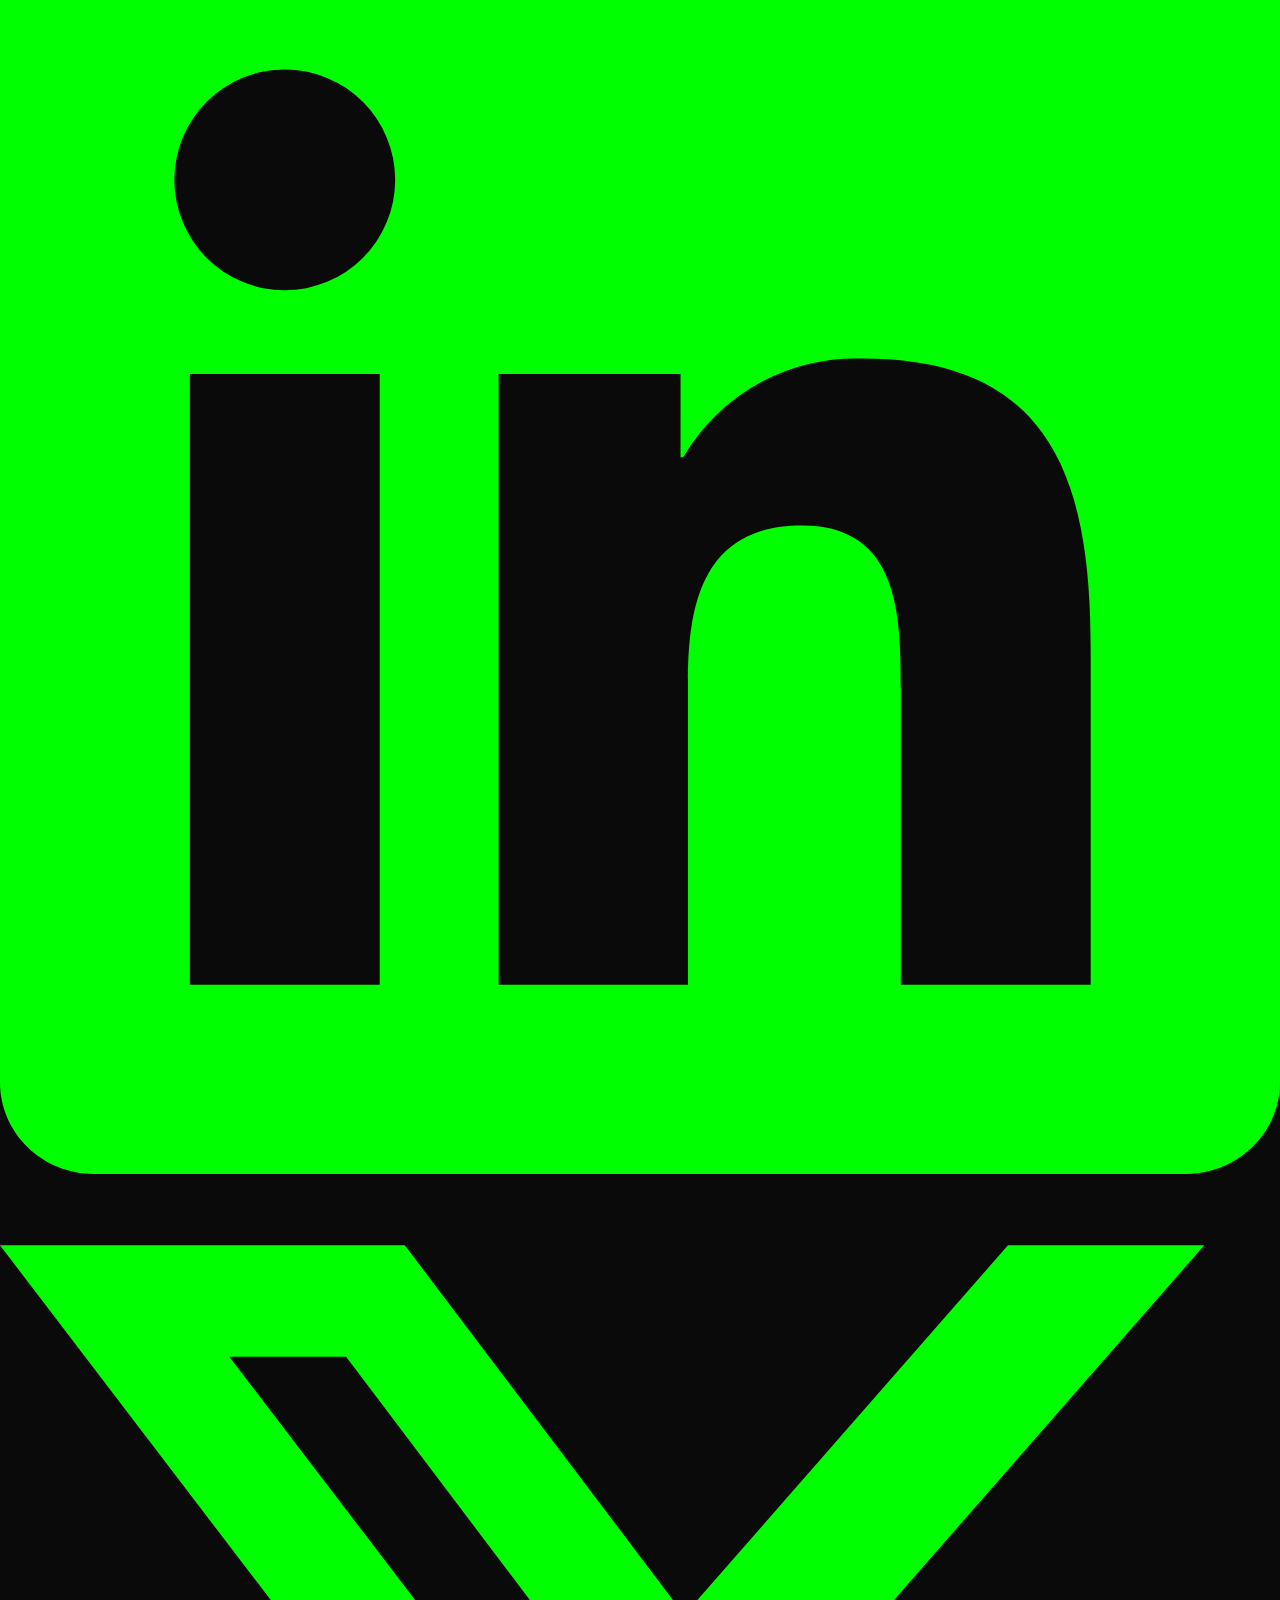
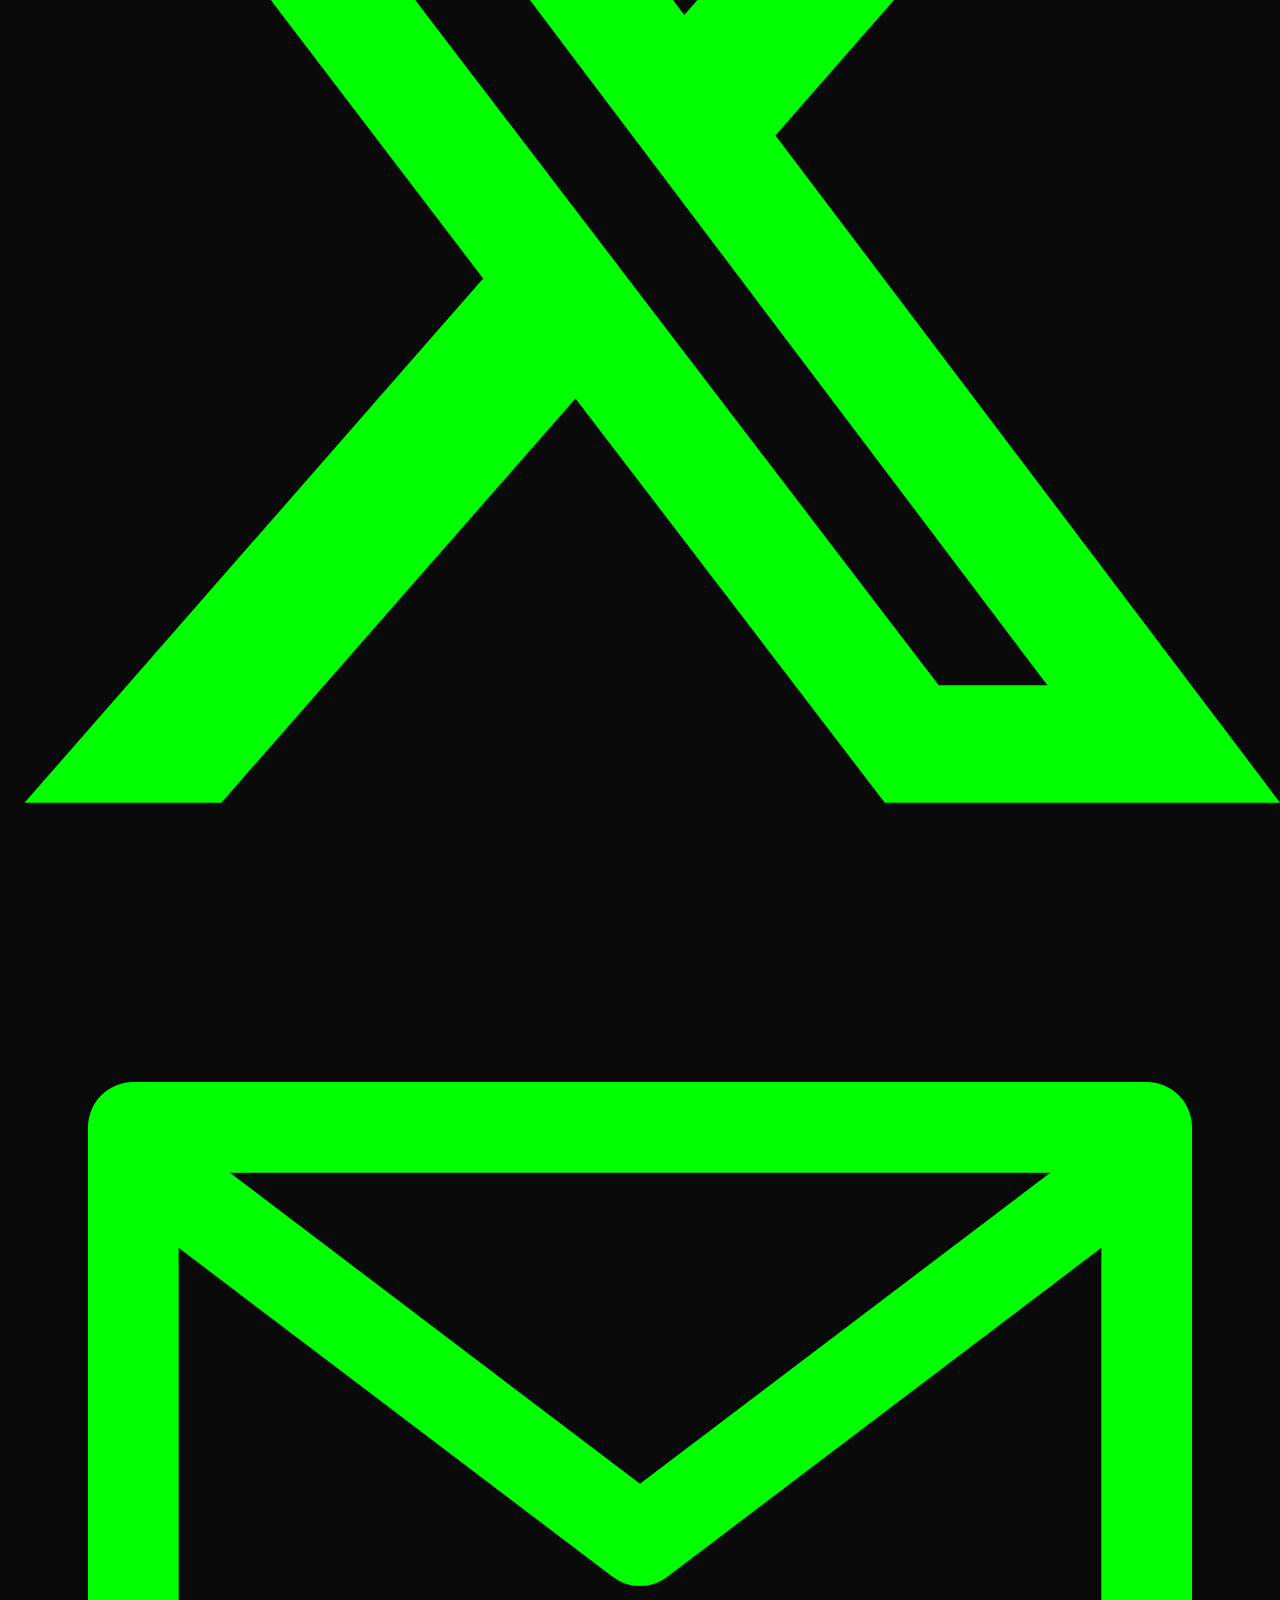
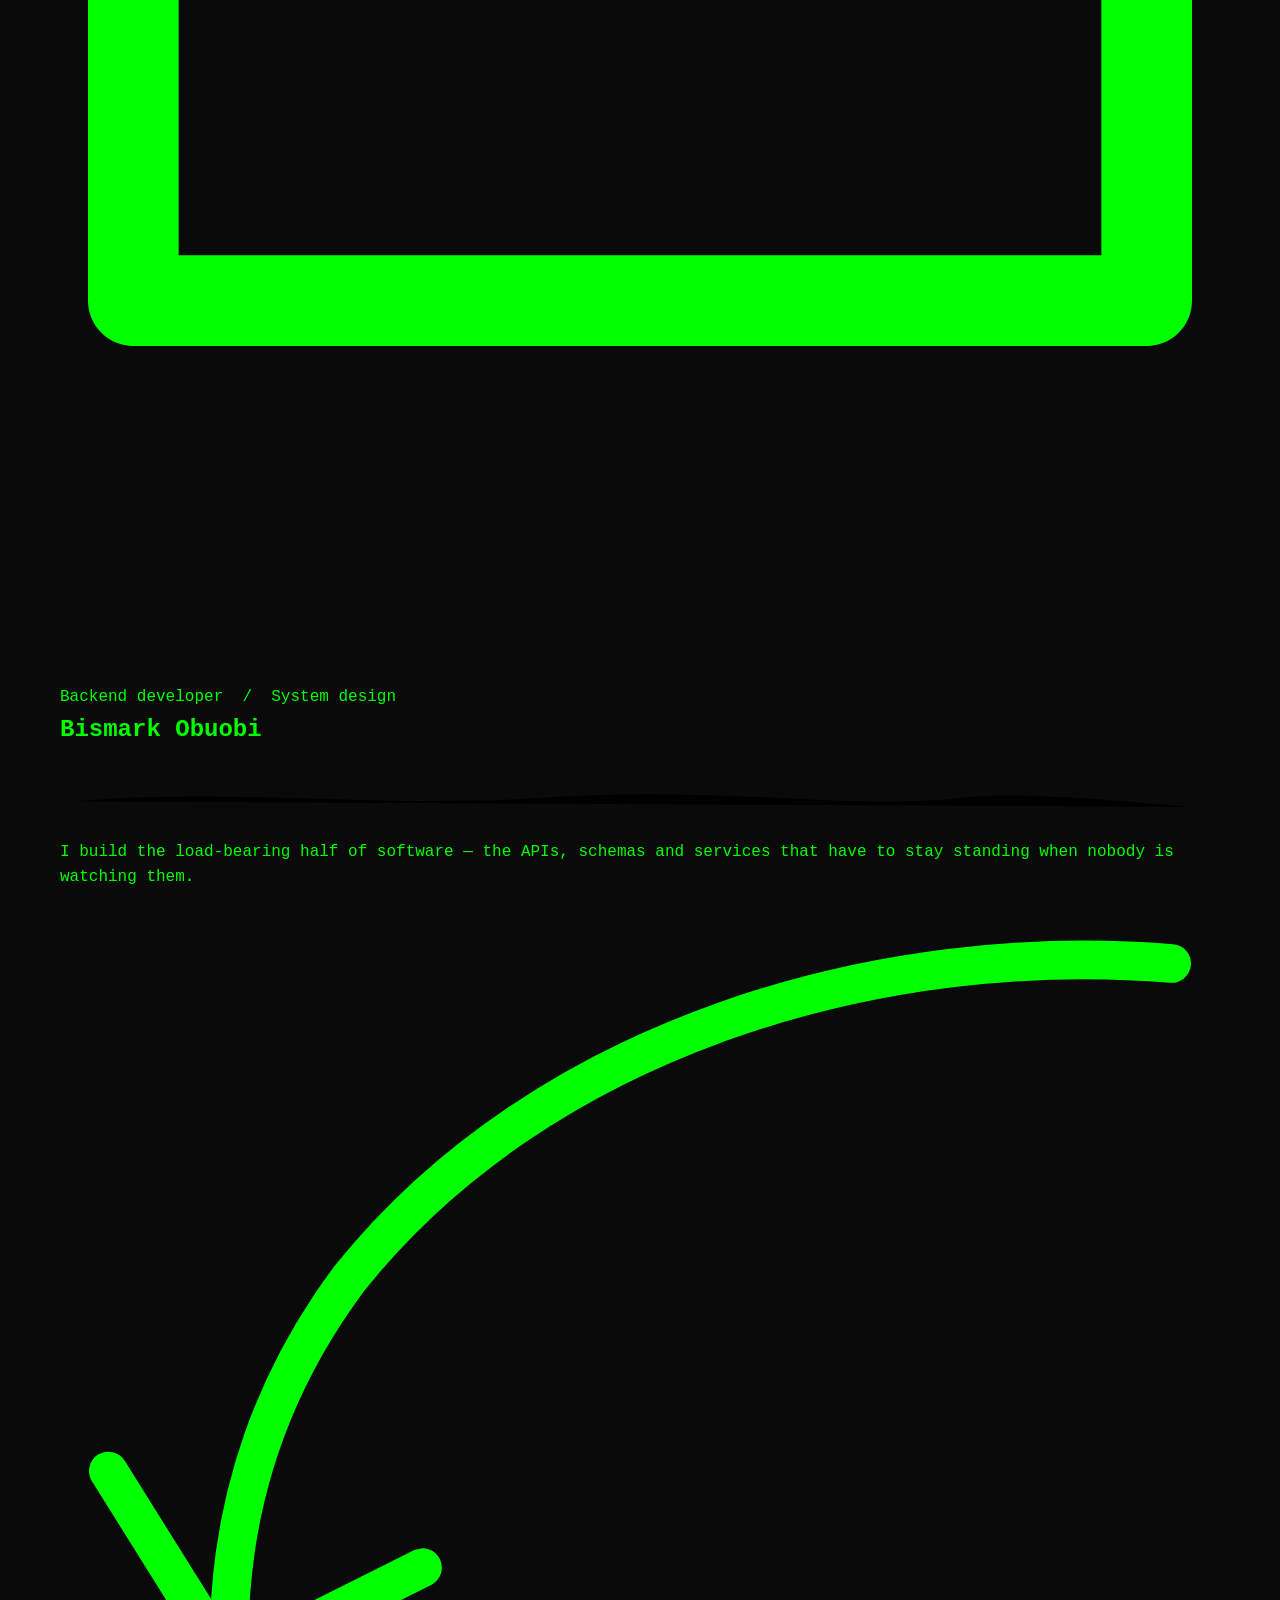
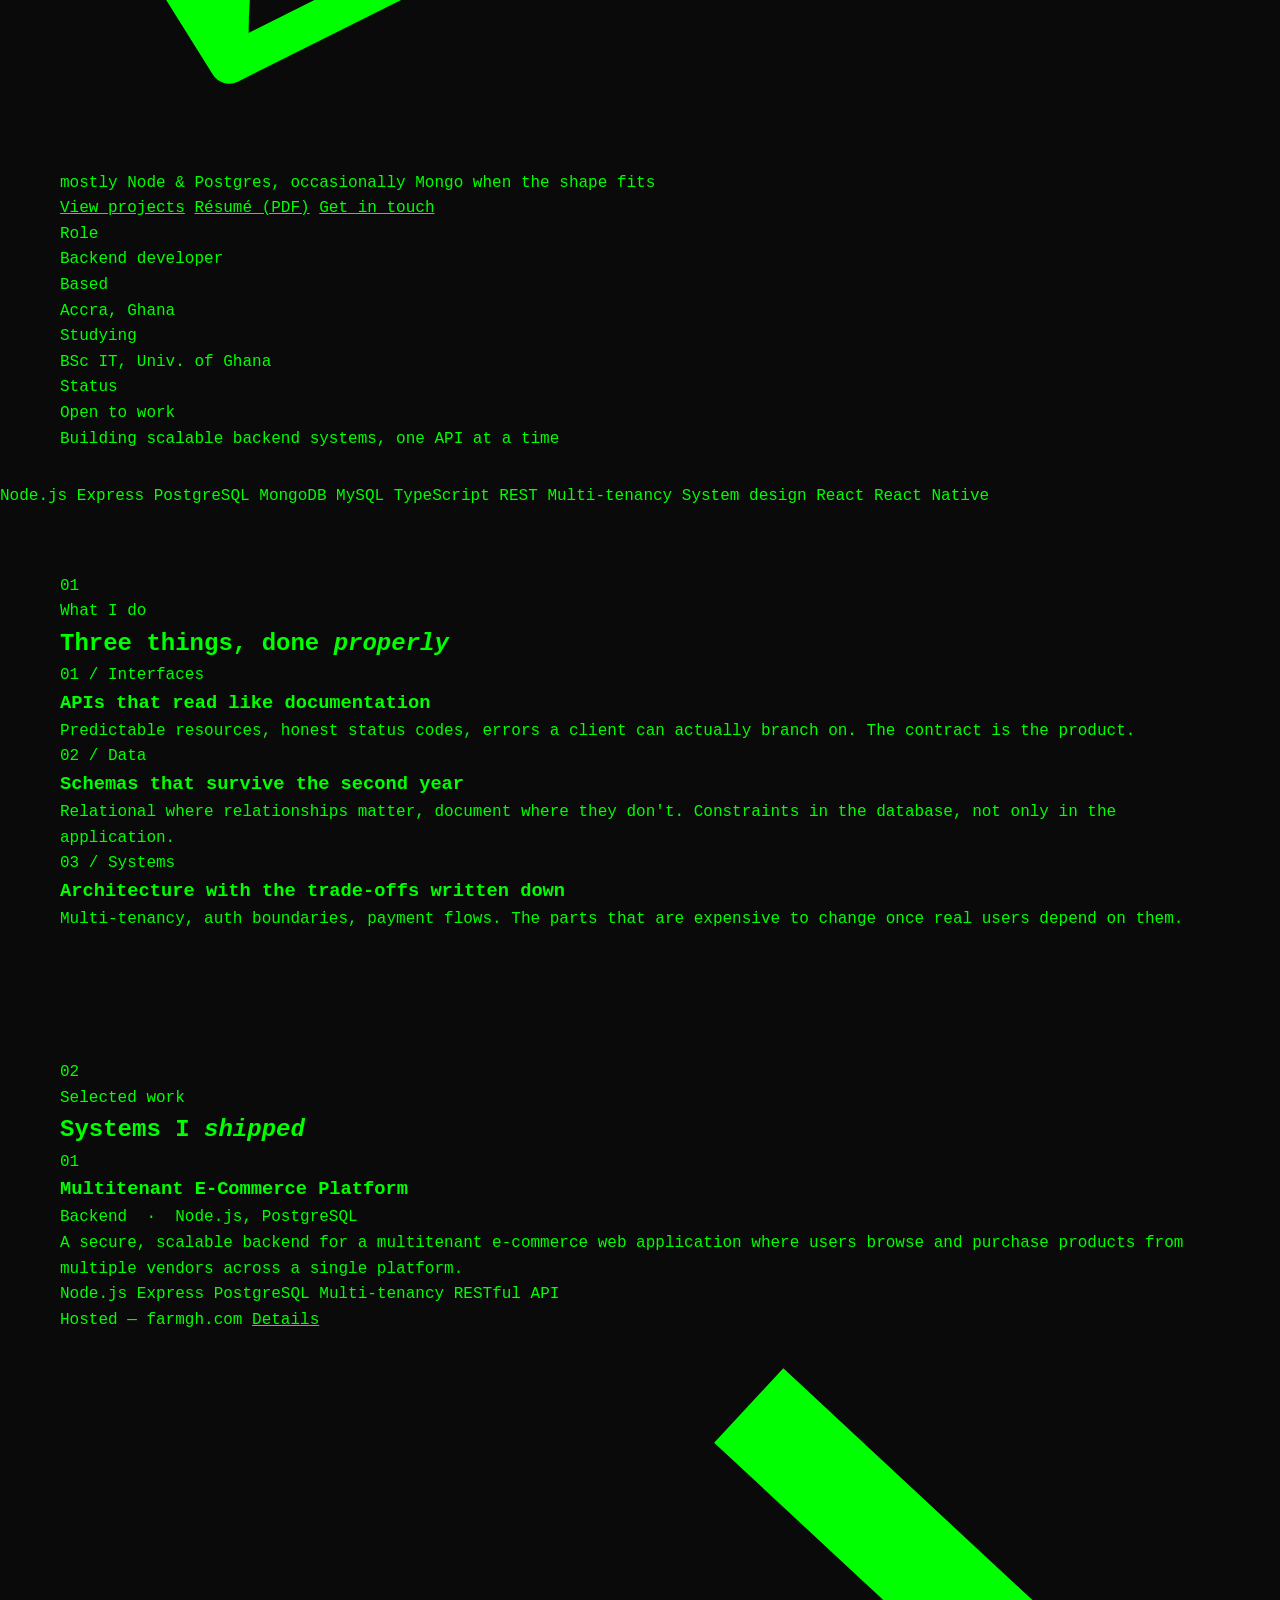
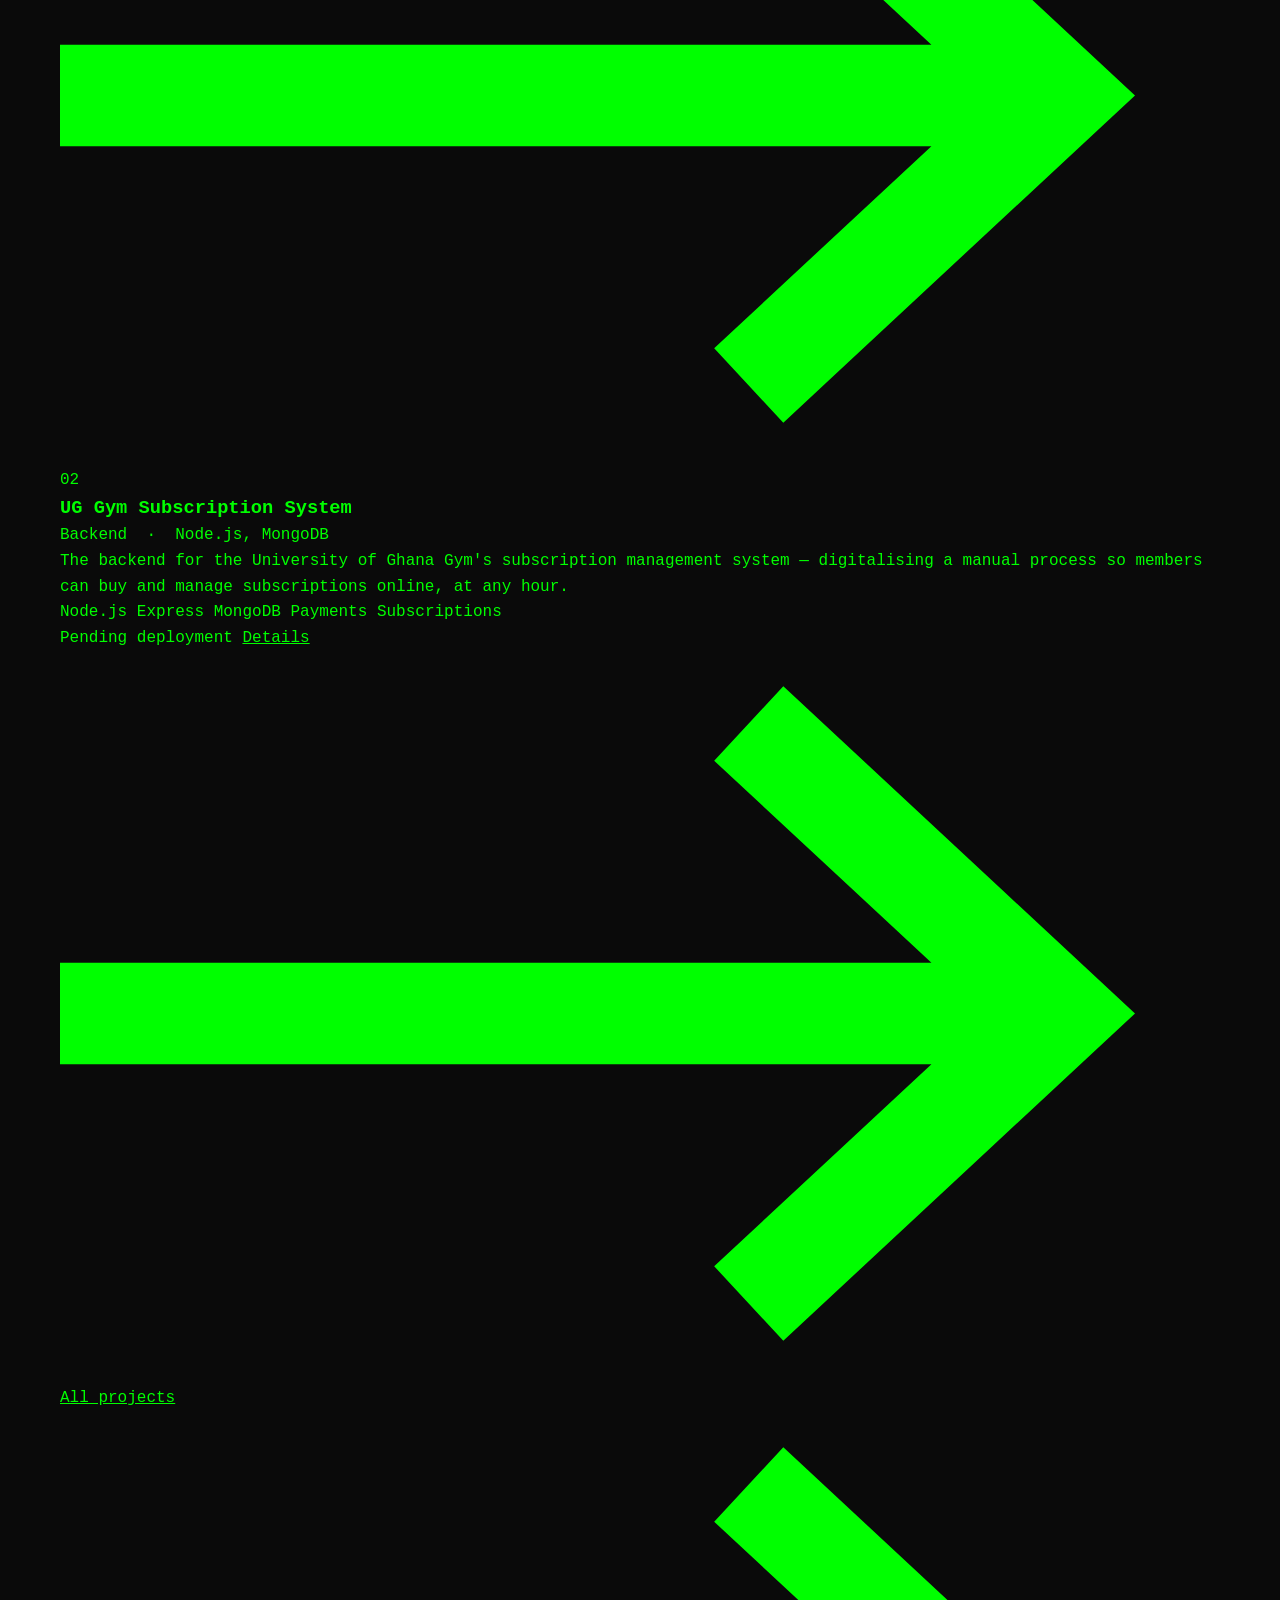
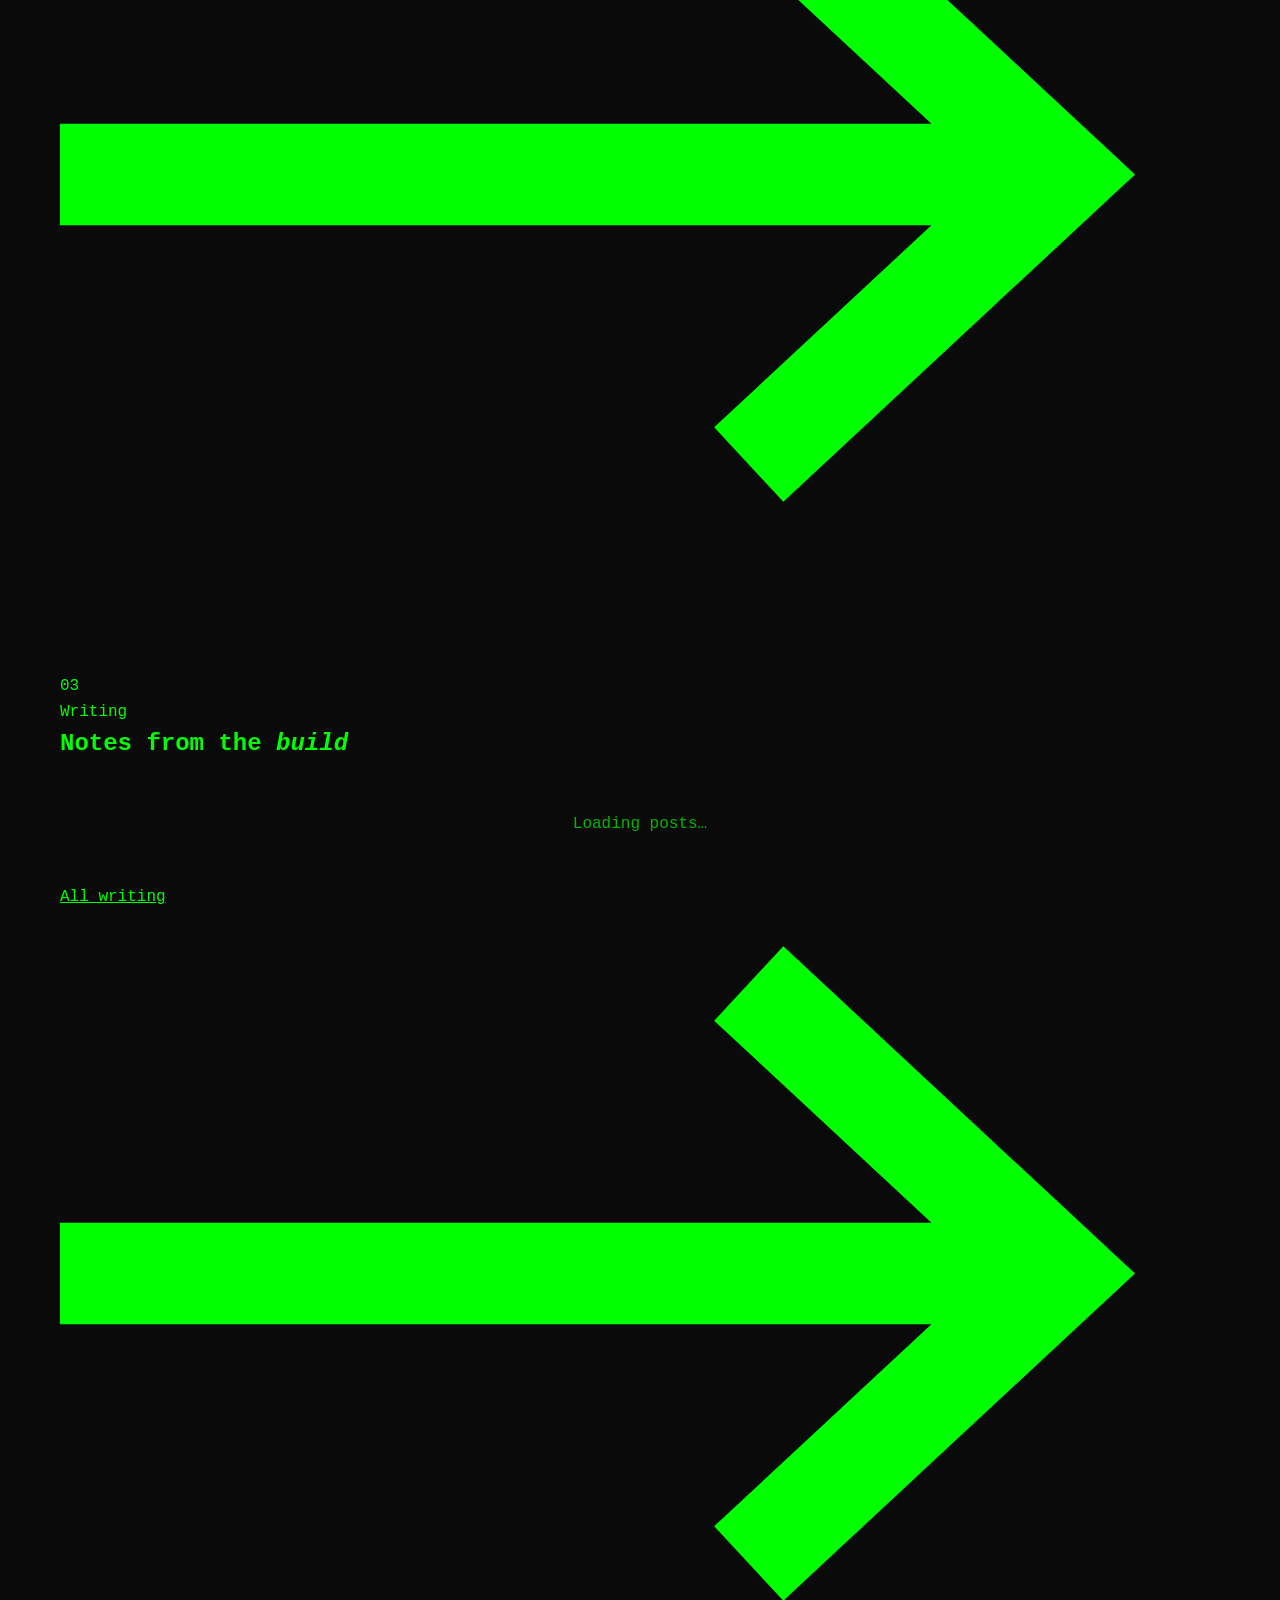
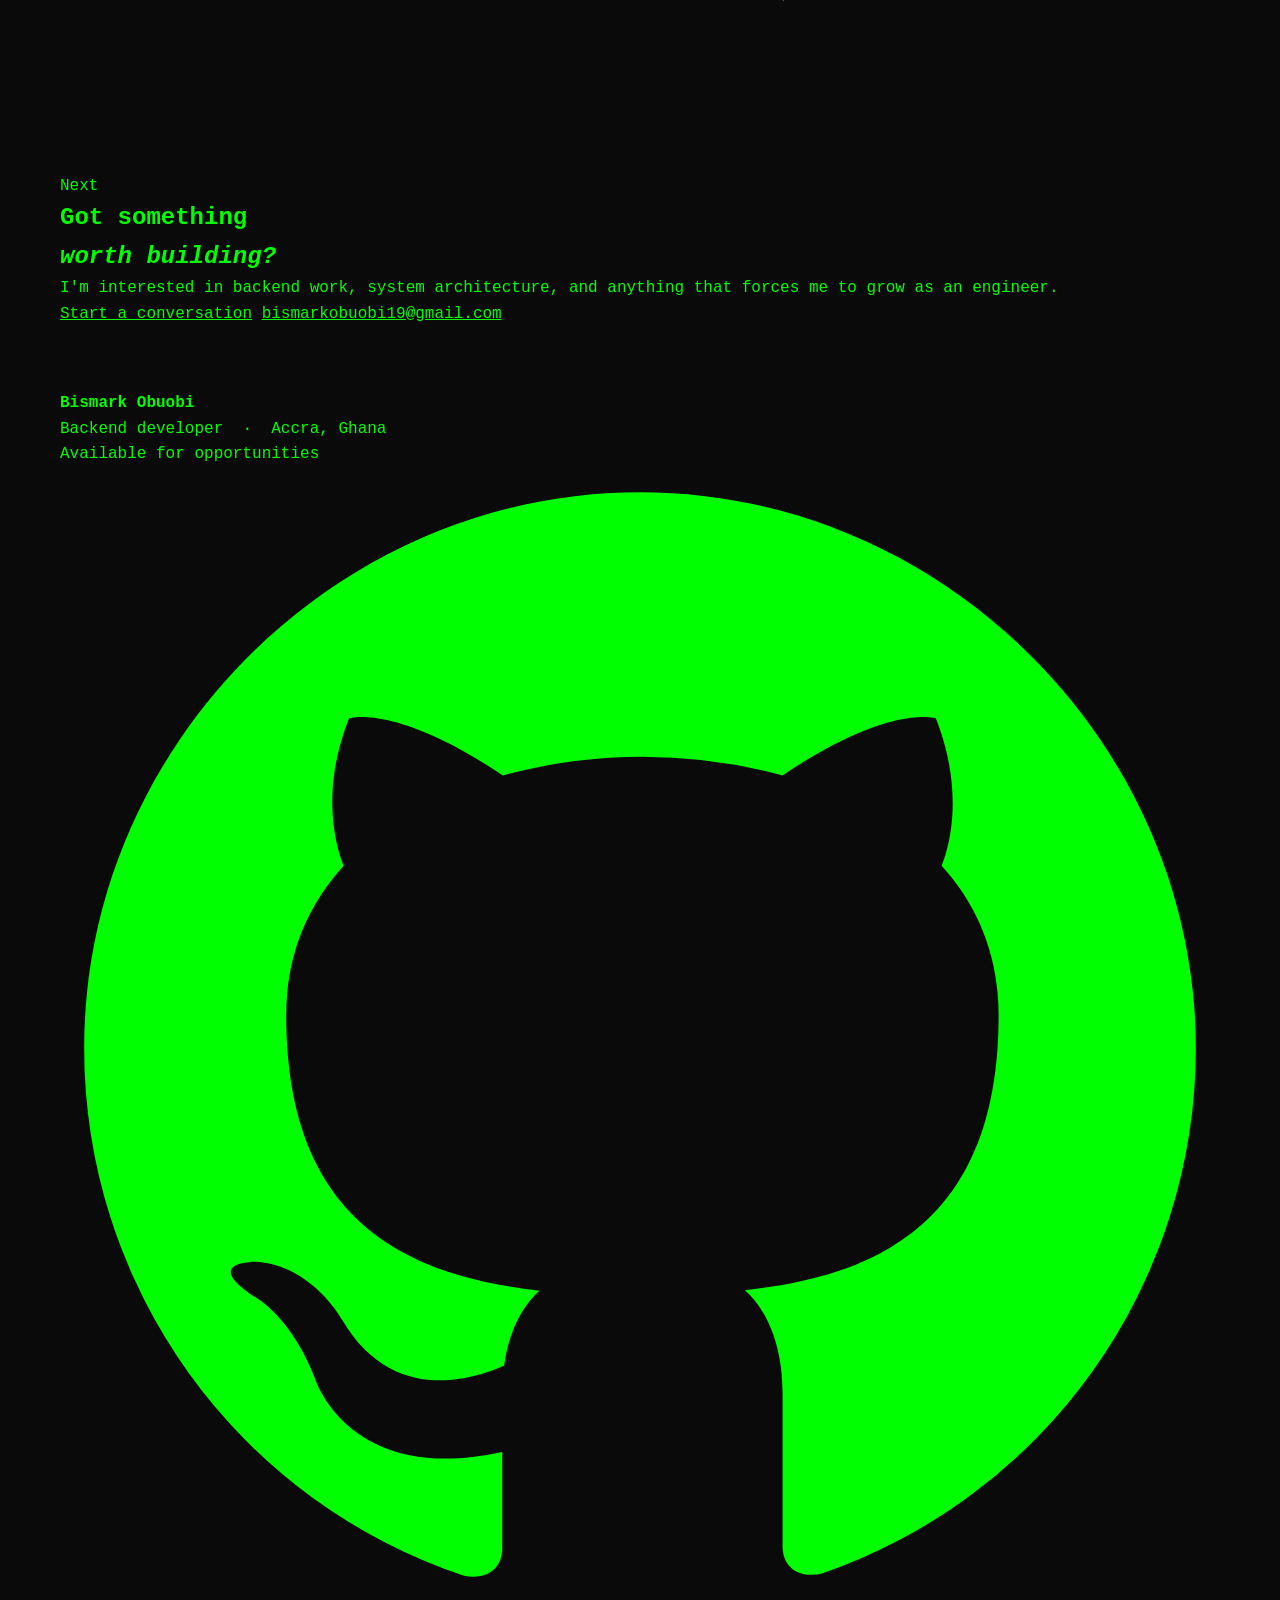
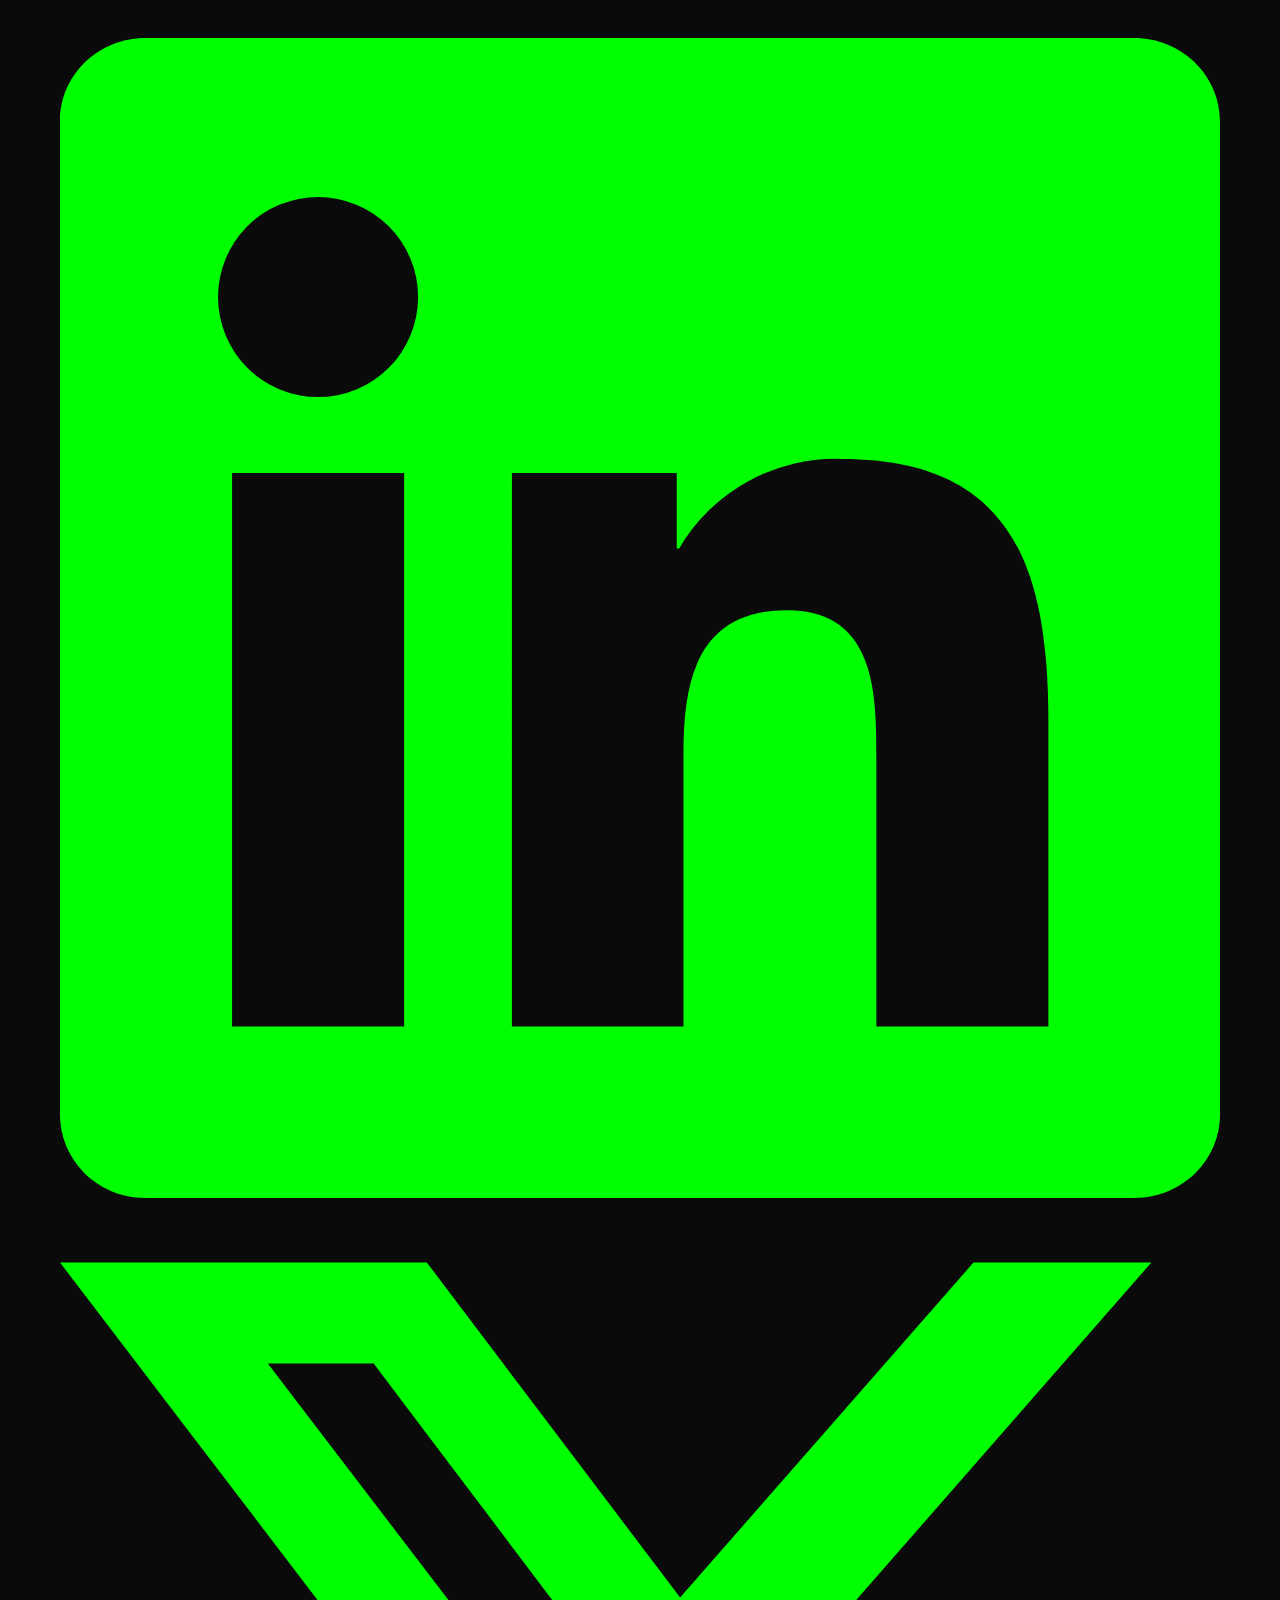
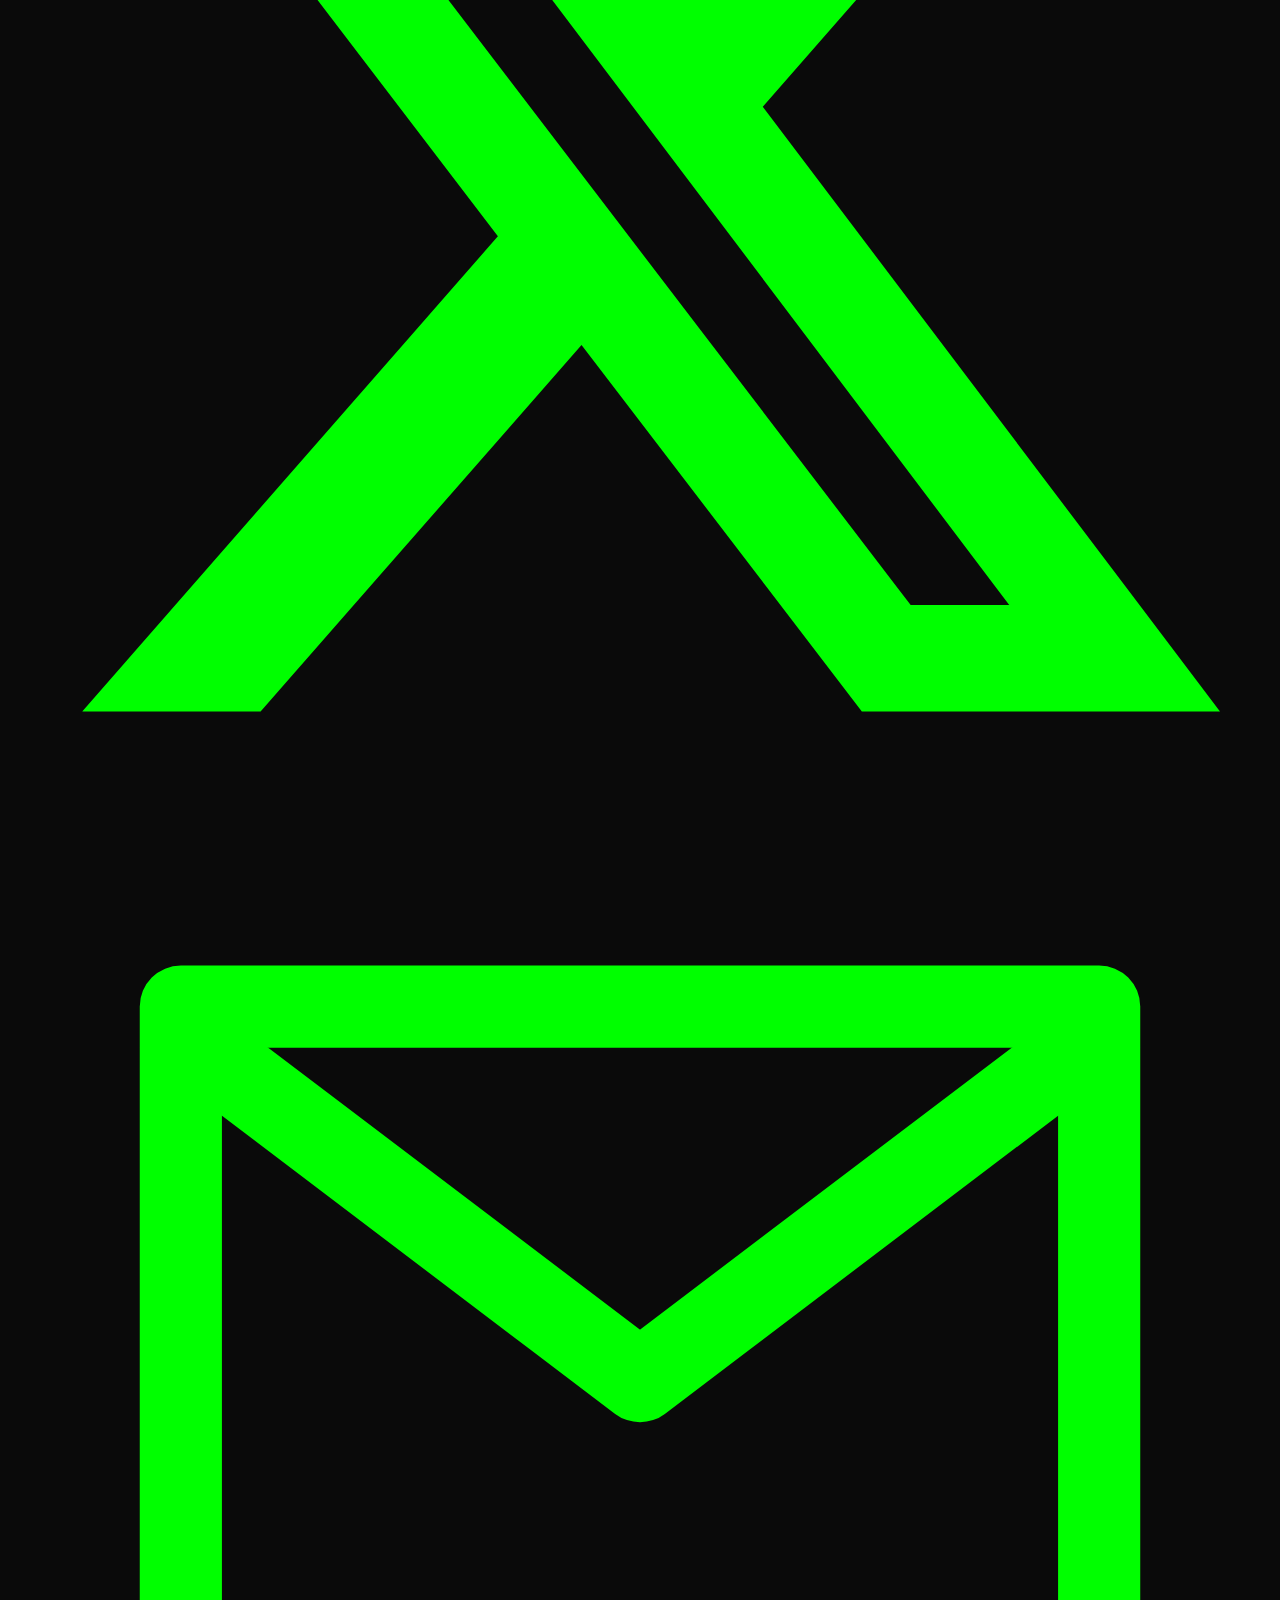
==== commit 18050c60: "Revamp index.html with improved structure, enhanced accessibility features, and updated content for " ====
--- a/index.html
+++ b/index.html
@@ -1,93 +1,358 @@
 <!DOCTYPE html>
-<html lang="en">
+<html lang="en" data-theme="paper">
 <head>
-    <meta charset="UTF-8">
-    <meta name="viewport" content="width=device-width, initial-scale=1.0">
-    <title>Bismark Obuobi — Backend Developer</title>
-    <meta name="description" content="Bismark Obuobi — Backend developer & system design enthusiast building scalable APIs with Node.js, Express, and SQL/NoSQL databases.">
-    <meta name="author" content="Bismark Obuobi">
-    <meta property="og:title" content="Bismark Obuobi — Backend Developer">
-    <meta property="og:description" content="Backend developer & system design enthusiast building scalable APIs.">
-    <meta property="og:type" content="website">
-    <link rel="icon" type="image/png" href="icons/favicon.png">
-    <link rel="stylesheet" href="styles.css">
-    <link rel="stylesheet" href="https://cdnjs.cloudflare.com/ajax/libs/font-awesome/6.5.1/css/all.min.css">
+<meta charset="UTF-8">
+<meta name="viewport" content="width=device-width, initial-scale=1">
+<title>Bismark Obuobi — Backend Developer</title>
+<meta name="description" content="Bismark Obuobi is a backend developer in Accra, Ghana, building scalable APIs and systems with Node.js, Express, PostgreSQL and MongoDB.">
+<meta name="author" content="Bismark Obuobi">
+<meta name="theme-color" content="#f4f1e9">
+<link rel="canonical" href="https://www.bismarkobuobi.live/">
+<meta property="og:type" content="website">
+<meta property="og:url" content="https://www.bismarkobuobi.live/">
+<meta property="og:title" content="Bismark Obuobi — Backend Developer">
+<meta property="og:description" content="Backend developer and system design enthusiast, building scalable APIs from Accra, Ghana.">
+<meta name="twitter:card" content="summary">
+<link rel="icon" href="icons/favicon.svg" type="image/svg+xml">
+<link rel="alternate icon" href="icons/favicon.png">
+<link rel="preconnect" href="https://fonts.googleapis.com">
+<link rel="preconnect" href="https://fonts.gstatic.com" crossorigin>
+<link rel="stylesheet" href="https://fonts.googleapis.com/css2?family=Caveat:wght@500;600&family=Instrument+Serif:ital@0;1&family=JetBrains+Mono:wght@400;500&family=Newsreader:ital,opsz,wght@0,6..72,300;0,6..72,400;0,6..72,500;0,6..72,600;1,6..72,400&family=Permanent+Marker&family=Silkscreen:wght@400;700&display=swap">
+<link rel="stylesheet" href="styles.css">
+<script>
+    (function () {
+        var root = document.documentElement;
+        root.classList.add('js');
+        try {
+            var stored = localStorage.getItem('theme');
+            if (stored === 'ink' || stored === 'paper') root.setAttribute('data-theme', stored);
+        } catch (e) {}
+    })();
+</script>
 </head>
 <body>
-    <div class="scanlines"></div>
-    <div class="crt"></div>
-
-    <header>
-        <nav id="navbar" aria-label="Primary">
-            <ul>
-                <li><a href="index.html"><i class="fas fa-home nav-icon" aria-hidden="true"></i><span class="nav-label">Home</span></a></li>
-                <li><a href="about.html"><i class="fas fa-user nav-icon" aria-hidden="true"></i><span class="nav-label">About</span></a></li>
-                <li><a href="skills.html"><i class="fas fa-code nav-icon" aria-hidden="true"></i><span class="nav-label">Skills</span></a></li>
-                <li><a href="projects.html"><i class="fas fa-folder-open nav-icon" aria-hidden="true"></i><span class="nav-label">Projects</span></a></li>
-                <li><a href="blog.html"><i class="fas fa-pen-nib nav-icon" aria-hidden="true"></i><span class="nav-label">Blog</span></a></li>
-                <li><a href="contact.html"><i class="fas fa-envelope nav-icon" aria-hidden="true"></i><span class="nav-label">Contact</span></a></li>
+
+<a class="skip-link" href="#main">Skip to content</a>
+
+<header class="site-header">
+    <div class="container header-inner">
+        <a class="wordmark" href="index.html">
+            <svg class="wordmark-glyph" viewBox="0 0 16 16" fill="currentColor" shape-rendering="crispEdges" aria-hidden="true">
+                <rect x="2" y="2" width="3" height="12"/>
+                <rect x="5" y="2" width="6" height="2"/>
+                <rect x="9" y="4" width="2" height="3"/>
+                <rect x="5" y="7" width="6" height="2"/>
+                <rect x="11" y="9" width="2" height="3"/>
+                <rect x="5" y="12" width="8" height="2"/>
+            </svg>
+            <span class="wordmark-text">Bismark Obuobi</span>
+        </a>
+
+        <nav data-nav aria-label="Primary">
+            <ul class="nav-list">
+                <li><a class="nav-link" href="index.html">Home</a></li>
+                <li><a class="nav-link" href="about.html">About</a></li>
+                <li><a class="nav-link" href="skills.html">Skills</a></li>
+                <li><a class="nav-link" href="projects.html">Projects</a></li>
+                <li><a class="nav-link" href="blog.html">Writing</a></li>
+                <li><a class="nav-link" href="contact.html">Contact</a></li>
             </ul>
         </nav>
-    </header>
-
-    <main>
-        <section id="home" class="hero">
-            <div class="container">
-                <div class="terminal-window">
-                    <div class="terminal-header">
-                        <span class="terminal-button red"></span>
-                        <span class="terminal-button yellow"></span>
-                        <span class="terminal-button green"></span>
-                        <span class="terminal-title">terminal@bismark:~</span>
-                    </div>
-                    <div class="terminal-body">
-                        <p class="terminal-line">
-                            <span class="prompt">visitor@portfolio:~$</span>
-                            <span class="command typewriter-1">whoAmI</span>
+
+        <div class="header-actions">
+            <button class="theme-toggle" type="button" data-theme-toggle aria-pressed="false" aria-label="Switch to ink theme">
+                <svg class="icon-sun" viewBox="0 0 24 24" fill="none" stroke="currentColor" stroke-width="1.6" stroke-linecap="round" aria-hidden="true">
+                    <circle cx="12" cy="12" r="4.2"/>
+                    <path d="M12 1.9v2.5M12 19.6v2.5M22.1 12h-2.5M4.4 12H1.9M19.1 4.9l-1.8 1.8M6.7 17.3l-1.8 1.8M19.1 19.1l-1.8-1.8M6.7 6.7 4.9 4.9"/>
+                </svg>
+                <svg class="icon-moon" viewBox="0 0 24 24" fill="none" stroke="currentColor" stroke-width="1.6" stroke-linecap="round" stroke-linejoin="round" aria-hidden="true">
+                    <path d="M20.5 14.6A8.8 8.8 0 0 1 9.4 3.5a8.8 8.8 0 1 0 11.1 11.1Z"/>
+                </svg>
+            </button>
+
+            <button class="menu-button" type="button" data-menu-button aria-expanded="false" aria-controls="mobile-menu">
+                <span class="visually-hidden">Menu</span>
+                <span class="menu-bars" aria-hidden="true"><span></span><span></span><span></span></span>
+            </button>
+        </div>
+    </div>
+</header>
+
+<div class="mobile-menu" id="mobile-menu" aria-hidden="true" data-nav>
+    <ul class="mobile-menu-list">
+        <li><a class="mobile-menu-link" href="index.html" style="--i:0"><span class="idx">00</span>Home</a></li>
+        <li><a class="mobile-menu-link" href="about.html" style="--i:1"><span class="idx">01</span>About</a></li>
+        <li><a class="mobile-menu-link" href="skills.html" style="--i:2"><span class="idx">02</span>Skills</a></li>
+        <li><a class="mobile-menu-link" href="projects.html" style="--i:3"><span class="idx">03</span>Projects</a></li>
+        <li><a class="mobile-menu-link" href="blog.html" style="--i:4"><span class="idx">04</span>Writing</a></li>
+        <li><a class="mobile-menu-link" href="contact.html" style="--i:5"><span class="idx">05</span>Contact</a></li>
+    </ul>
+    <div class="mobile-menu-foot">
+        <p class="micro">Accra, Ghana</p>
+        <div class="socials">
+            <a class="social" href="https://github.com/kev-69" target="_blank" rel="noopener noreferrer" aria-label="GitHub"><svg viewBox="0 0 24 24" fill="currentColor" aria-hidden="true"><path d="M12 .5C5.73.5.5 5.73.5 12a11.5 11.5 0 0 0 7.86 10.92c.58.1.79-.25.79-.56v-2c-3.2.7-3.88-1.54-3.88-1.54-.53-1.34-1.29-1.7-1.29-1.7-1.05-.72.08-.7.08-.7 1.16.08 1.77 1.19 1.77 1.19 1.03 1.77 2.7 1.26 3.36.96.1-.75.4-1.26.73-1.55-2.55-.29-5.24-1.28-5.24-5.69 0-1.26.45-2.29 1.19-3.1-.12-.29-.52-1.46.11-3.05 0 0 .97-.31 3.18 1.18a11 11 0 0 1 5.79 0c2.2-1.49 3.17-1.18 3.17-1.18.63 1.59.24 2.76.12 3.05.74.81 1.18 1.84 1.18 3.1 0 4.42-2.69 5.4-5.25 5.68.41.36.78 1.06.78 2.14v3.17c0 .31.21.67.8.56A11.5 11.5 0 0 0 23.5 12C23.5 5.73 18.27.5 12 .5Z"/></svg></a>
+            <a class="social" href="https://www.linkedin.com/in/bismark-obuobi-5a473730a/" target="_blank" rel="noopener noreferrer" aria-label="LinkedIn"><svg viewBox="0 0 24 24" fill="currentColor" aria-hidden="true"><path d="M20.45 20.45h-3.56v-5.57c0-1.33-.02-3.04-1.85-3.04-1.85 0-2.14 1.45-2.14 2.94v5.67H9.35V9h3.41v1.56h.05a3.74 3.74 0 0 1 3.37-1.85c3.6 0 4.27 2.37 4.27 5.46v6.28ZM5.34 7.43a2.07 2.07 0 1 1 0-4.14 2.07 2.07 0 0 1 0 4.14ZM7.12 20.45H3.56V9h3.56v11.45ZM22.22 0H1.77C.79 0 0 .77 0 1.72v20.56C0 23.23.79 24 1.77 24h20.45c.98 0 1.78-.77 1.78-1.72V1.72C24 .77 23.2 0 22.22 0Z"/></svg></a>
+            <a class="social" href="https://twitter.com/statuscode_200" target="_blank" rel="noopener noreferrer" aria-label="X"><svg viewBox="0 0 24 24" fill="currentColor" aria-hidden="true"><path d="M18.9 1.15h3.68l-8.04 9.19L24 22.85h-7.41l-5.8-7.58-6.64 7.58H.46l8.6-9.83L0 1.15h7.59l5.24 6.93 6.07-6.93Zm-1.3 19.5h2.04L6.49 3.24H4.3l13.3 17.41Z"/></svg></a>
+            <a class="social" href="mailto:bismarkobuobi19@gmail.com" aria-label="Email"><svg viewBox="0 0 24 24" fill="none" stroke="currentColor" stroke-width="1.7" stroke-linejoin="round" aria-hidden="true"><rect x="2.5" y="4.75" width="19" height="14.5"/><path d="m2.9 5.6 9.1 6.9 9.1-6.9"/></svg></a>
+        </div>
+    </div>
+</div>
+
+<main id="main">
+
+    <!-- ============================================================ HERO -->
+    <section class="hero">
+        <div class="hero-grid grid-paper" aria-hidden="true"></div>
+        <div class="container hero-inner">
+
+            <div class="hero-top">
+                <p class="eyebrow" data-enter style="--i:0">
+                    <span class="pixel-tick"></span>Backend developer &nbsp;/&nbsp; System design
+                </p>
+                <div class="pixel-ramp" data-enter style="--i:1" aria-hidden="true">
+                    <span></span><span></span><span></span><span></span>
+                    <span></span><span></span><span></span><span></span>
+                </div>
+            </div>
+
+            <h1 class="hero-name">
+                <span class="display display-xl" data-enter style="--i:1">Bismark</span>
+                <span class="display display-xl line-2" data-enter style="--i:2">Obuobi<svg class="sweep" viewBox="0 0 600 40" preserveAspectRatio="none" aria-hidden="true">
+                    <path pathLength="1" d="M8 27C90 20 168 31 254 25s160 7 216 0c26-3 82 2 114 5"/>
+                </svg></span>
+            </h1>
+
+            <div class="hero-body">
+                <div class="hero-lede-wrap">
+                    <p class="lede lede--wide" data-enter style="--i:4">
+                        I build the load-bearing half of software — the APIs, schemas and
+                        services that have to stay standing when nobody is watching them.
+                    </p>
+
+                    <div class="hero-note" data-enter style="--i:5">
+                        <svg viewBox="0 0 48 36" fill="none" stroke="currentColor" stroke-width="1.6" stroke-linecap="round" stroke-linejoin="round" aria-hidden="true" style="color: var(--blueprint)">
+                            <path d="M46 3C34 2 20 6 12 16c-3 4-5 9-5 15"/>
+                            <path d="M2 24l5 8 8-4"/>
+                        </svg>
+                        <p class="annotation">mostly Node &amp; Postgres, occasionally Mongo when the shape fits</p>
+                    </div>
+
+                    <div class="hero-actions" data-enter style="--i:6">
+                        <a class="btn" href="projects.html">View projects</a>
+                        <a class="btn btn--ghost" href="docs/bismarkobuobi_resume.pdf" target="_blank" rel="noopener">Résumé (PDF)</a>
+                        <a class="btn btn--spray" href="contact.html">Get in touch</a>
+                    </div>
+                </div>
+
+                <div class="hero-aside" data-enter style="--i:7">
+                    <dl class="hero-facts">
+                        <div><dt>Role</dt><dd>Backend developer</dd></div>
+                        <div><dt>Based</dt><dd>Accra, Ghana</dd></div>
+                        <div><dt>Studying</dt><dd>BSc IT, Univ. of Ghana</dd></div>
+                        <div><dt>Status</dt><dd><span class="chip">Open to work</span></dd></div>
+                    </dl>
+                    <p class="micro">Building scalable backend systems, one API at a time</p>
+                </div>
+            </div>
+
+        </div>
+    </section>
+
+    <!-- ========================================================= MARQUEE -->
+    <div class="marquee" aria-hidden="true">
+        <div class="marquee-track">
+            <span>Node.js</span><i></i>
+            <span>Express</span><i></i>
+            <span>PostgreSQL</span><i></i>
+            <span>MongoDB</span><i></i>
+            <span>MySQL</span><i></i>
+            <span>TypeScript</span><i></i>
+            <span>REST</span><i></i>
+            <span>Multi-tenancy</span><i></i>
+            <span>System design</span><i></i>
+            <span>React</span><i></i>
+            <span>React Native</span><i></i>
+        </div>
+    </div>
+
+    <!-- ======================================================= WHAT I DO -->
+    <section class="section">
+        <div class="container">
+            <div class="section-head" data-reveal>
+                <span class="tag-numeral" aria-hidden="true">01</span>
+                <p class="eyebrow"><span class="pixel-tick"></span>What I do</p>
+                <h2 class="display display-m">Three things, done<em> properly</em></h2>
+                <div class="rule"></div>
+            </div>
+
+            <div class="tri-grid" data-reveal-group>
+                <article class="panel" data-reveal>
+                    <p class="panel-num">01 / Interfaces</p>
+                    <h3 class="panel-title">APIs that read like documentation</h3>
+                    <p>
+                        Predictable resources, honest status codes, errors a client can
+                        actually branch on. The contract is the product.
+                    </p>
+                </article>
+
+                <article class="panel" data-reveal>
+                    <p class="panel-num">02 / Data</p>
+                    <h3 class="panel-title">Schemas that survive the second year</h3>
+                    <p>
+                        Relational where relationships matter, document where they don't.
+                        Constraints in the database, not only in the application.
+                    </p>
+                </article>
+
+                <article class="panel" data-reveal>
+                    <p class="panel-num">03 / Systems</p>
+                    <h3 class="panel-title">Architecture with the trade-offs written down</h3>
+                    <p>
+                        Multi-tenancy, auth boundaries, payment flows. The parts that are
+                        expensive to change once real users depend on them.
+                    </p>
+                </article>
+            </div>
+        </div>
+    </section>
+
+    <!-- =================================================== SELECTED WORK -->
+    <section class="section section--sunken">
+        <div class="container">
+            <div class="section-head" data-reveal>
+                <span class="tag-numeral" aria-hidden="true">02</span>
+                <p class="eyebrow"><span class="pixel-tick"></span>Selected work</p>
+                <h2 class="display display-m">Systems I<em> shipped</em></h2>
+                <div class="rule"></div>
+            </div>
+
+            <div class="work-list">
+                <article class="work-item" data-reveal>
+                    <div class="work-head">
+                        <span class="work-index" aria-hidden="true">01</span>
+                        <h3 class="work-title">Multitenant E-Commerce Platform</h3>
+                        <p class="work-meta">Backend &nbsp;·&nbsp; Node.js, PostgreSQL</p>
+                    </div>
+                    <div class="work-body">
+                        <p class="work-desc">
+                            A secure, scalable backend for a multitenant e-commerce web
+                            application where users browse and purchase products from
+                            multiple vendors across a single platform.
                         </p>
-                        <p class="terminal-output fade-in" style="animation-delay: 1.7s;">&gt; Bismark Obuobi</p>
-                        <p class="terminal-output fade-in" style="animation-delay: 2s;">&gt; Backend Developer | System Design Enthusiast</p>
-                        <p class="terminal-output fade-in" style="animation-delay: 2.3s;">&gt; BSc IT Student @ University of Ghana, Legon</p>
-
-                        <p class="terminal-line fade-in" style="animation-delay: 3s;">
-                            <span class="prompt">visitor@portfolio:~$</span>
-                            <span class="command typewriter-2">cat mission.txt</span>
+                        <div class="tag-row">
+                            <span class="tag">Node.js</span>
+                            <span class="tag">Express</span>
+                            <span class="tag">PostgreSQL</span>
+                            <span class="tag">Multi-tenancy</span>
+                            <span class="tag">RESTful API</span>
+                        </div>
+                        <div class="work-foot">
+                            <span class="chip">Hosted &mdash; farmgh.com</span>
+                            <a class="arrow-link" href="projects.html">Details<svg viewBox="0 0 16 10" fill="none" aria-hidden="true"><path d="M0 5h13.5M9.5 1 13.8 5 9.5 9" stroke="currentColor" stroke-width="1.4"/></svg></a>
+                        </div>
+                    </div>
+                </article>
+
+                <article class="work-item" data-reveal>
+                    <div class="work-head">
+                        <span class="work-index" aria-hidden="true">02</span>
+                        <h3 class="work-title">UG Gym Subscription System</h3>
+                        <p class="work-meta">Backend &nbsp;·&nbsp; Node.js, MongoDB</p>
+                    </div>
+                    <div class="work-body">
+                        <p class="work-desc">
+                            The backend for the University of Ghana Gym's subscription
+                            management system &mdash; digitalising a manual process so members
+                            can buy and manage subscriptions online, at any hour.
                         </p>
-                        <p class="terminal-output fade-in" style="animation-delay: 5s;">&gt; Building scalable backend systems, one API at a time...</p>
-
-                        <p class="terminal-line fade-in" style="animation-delay: 5.5s;">
-                            <span class="prompt">visitor@portfolio:~$</span>
-                            <span class="cursor"></span>
-                        </p>
-
-                        <div class="hero-cta fade-in" style="animation-delay: 5.8s;">
-                            <a href="projects.html" class="cta-button"><span class="blink">&gt;</span> VIEW_PROJECTS()</a>
-                            <a href="blog.html" class="cta-button"><span class="blink">&gt;</span> READ_BLOGS()</a>
-                            <!-- download resume -->
-                            <a href="docs/bismarkobuobi_resume.pdf" target="_blank" class="cta-button"><span class="blink">&gt;</span> DOWNLOAD_RESUME()</a>
-                            <a href="contact.html" class="cta-button"><span class="blink">&gt;</span> GET_IN_TOUCH()</a>
+                        <div class="tag-row">
+                            <span class="tag">Node.js</span>
+                            <span class="tag">Express</span>
+                            <span class="tag">MongoDB</span>
+                            <span class="tag">Payments</span>
+                            <span class="tag">Subscriptions</span>
                         </div>
-                    </div>
-                </div>
-            </div>
-        </section>
-    </main>
-
-    <footer class="footer">
+                        <div class="work-foot">
+                            <span class="chip chip--pending">Pending deployment</span>
+                            <a class="arrow-link" href="projects.html">Details<svg viewBox="0 0 16 10" fill="none" aria-hidden="true"><path d="M0 5h13.5M9.5 1 13.8 5 9.5 9" stroke="currentColor" stroke-width="1.4"/></svg></a>
+                        </div>
+                    </div>
+                </article>
+            </div>
+
+            <div class="section-foot">
+                <a class="arrow-link" href="projects.html">All projects<svg viewBox="0 0 16 10" fill="none" aria-hidden="true"><path d="M0 5h13.5M9.5 1 13.8 5 9.5 9" stroke="currentColor" stroke-width="1.4"/></svg></a>
+            </div>
+        </div>
+    </section>
+
+    <!-- ================================================= RECENT WRITING -->
+    <section class="section">
         <div class="container">
-            <div class="footer-content">
-                <div class="footer-socials">
-                    <a href="https://github.com/kev-69" target="_blank" rel="noopener" aria-label="GitHub"><i class="fab fa-github"></i></a>
-                    <a href="https://www.linkedin.com/in/bismark-obuobi-5a473730a/" target="_blank" rel="noopener" aria-label="LinkedIn"><i class="fab fa-linkedin"></i></a>
-                    <a href="https://twitter.com/statuscode_200" target="_blank" rel="noopener" aria-label="Twitter"><i class="fab fa-x-twitter"></i></a>
-                    <a href="mailto:bismarkobuobi19@gmail.com" aria-label="Email"><i class="fas fa-envelope"></i></a>
-                </div>
-                <p class="footer-text"><span class="blink">&gt;</span> Designed &amp; Built by Bismark Obuobi</p>
-                <p class="footer-text">&copy; <span data-year>2025</span> | Powered by passion and caffeine &#9749;</p>
-            </div>
-        </div>
-    </footer>
-
-    <script src="script.js"></script>
+            <div class="section-head" data-reveal>
+                <span class="tag-numeral" aria-hidden="true">03</span>
+                <p class="eyebrow"><span class="pixel-tick"></span>Writing</p>
+                <h2 class="display display-m">Notes from the<em> build</em></h2>
+                <div class="rule"></div>
+            </div>
+
+            <div class="post-list" id="recent-posts">
+                <p class="loading-state">Loading posts…</p>
+            </div>
+
+            <div class="section-foot">
+                <a class="arrow-link" href="blog.html">All writing<svg viewBox="0 0 16 10" fill="none" aria-hidden="true"><path d="M0 5h13.5M9.5 1 13.8 5 9.5 9" stroke="currentColor" stroke-width="1.4"/></svg></a>
+            </div>
+        </div>
+    </section>
+
+    <!-- ======================================================== CTA BAND -->
+    <section class="cta-band">
+        <div class="cta-band-hatch hatch--cross" aria-hidden="true"></div>
+        <div class="container cta-inner">
+            <p class="eyebrow" data-reveal><span class="pixel-tick"></span>Next</p>
+            <h2 class="display display-l" data-reveal style="--i:1">Got something<br><em>worth building?</em></h2>
+            <p class="lede lede--wide" data-reveal style="--i:2">
+                I'm interested in backend work, system architecture, and anything that
+                forces me to grow as an engineer.
+            </p>
+            <div class="cluster" data-reveal style="--i:3">
+                <a class="btn btn--spray" href="contact.html">Start a conversation</a>
+                <a class="btn btn--ghost" href="mailto:bismarkobuobi19@gmail.com">bismarkobuobi19@gmail.com</a>
+            </div>
+        </div>
+    </section>
+
+</main>
+
+<footer class="site-footer">
+    <div class="container">
+        <div class="footer-top">
+            <div class="footer-blurb">
+                <strong>Bismark Obuobi</strong>
+                <p class="micro">Backend developer &nbsp;·&nbsp; Accra, Ghana</p>
+                <p class="pixel-label">Available for opportunities</p>
+            </div>
+            <div class="socials">
+                <a class="social" href="https://github.com/kev-69" target="_blank" rel="noopener noreferrer" aria-label="GitHub"><svg viewBox="0 0 24 24" fill="currentColor" aria-hidden="true"><path d="M12 .5C5.73.5.5 5.73.5 12a11.5 11.5 0 0 0 7.86 10.92c.58.1.79-.25.79-.56v-2c-3.2.7-3.88-1.54-3.88-1.54-.53-1.34-1.29-1.7-1.29-1.7-1.05-.72.08-.7.08-.7 1.16.08 1.77 1.19 1.77 1.19 1.03 1.77 2.7 1.26 3.36.96.1-.75.4-1.26.73-1.55-2.55-.29-5.24-1.28-5.24-5.69 0-1.26.45-2.29 1.19-3.1-.12-.29-.52-1.46.11-3.05 0 0 .97-.31 3.18 1.18a11 11 0 0 1 5.79 0c2.2-1.49 3.17-1.18 3.17-1.18.63 1.59.24 2.76.12 3.05.74.81 1.18 1.84 1.18 3.1 0 4.42-2.69 5.4-5.25 5.68.41.36.78 1.06.78 2.14v3.17c0 .31.21.67.8.56A11.5 11.5 0 0 0 23.5 12C23.5 5.73 18.27.5 12 .5Z"/></svg></a>
+                <a class="social" href="https://www.linkedin.com/in/bismark-obuobi-5a473730a/" target="_blank" rel="noopener noreferrer" aria-label="LinkedIn"><svg viewBox="0 0 24 24" fill="currentColor" aria-hidden="true"><path d="M20.45 20.45h-3.56v-5.57c0-1.33-.02-3.04-1.85-3.04-1.85 0-2.14 1.45-2.14 2.94v5.67H9.35V9h3.41v1.56h.05a3.74 3.74 0 0 1 3.37-1.85c3.6 0 4.27 2.37 4.27 5.46v6.28ZM5.34 7.43a2.07 2.07 0 1 1 0-4.14 2.07 2.07 0 0 1 0 4.14ZM7.12 20.45H3.56V9h3.56v11.45ZM22.22 0H1.77C.79 0 0 .77 0 1.72v20.56C0 23.23.79 24 1.77 24h20.45c.98 0 1.78-.77 1.78-1.72V1.72C24 .77 23.2 0 22.22 0Z"/></svg></a>
+                <a class="social" href="https://twitter.com/statuscode_200" target="_blank" rel="noopener noreferrer" aria-label="X"><svg viewBox="0 0 24 24" fill="currentColor" aria-hidden="true"><path d="M18.9 1.15h3.68l-8.04 9.19L24 22.85h-7.41l-5.8-7.58-6.64 7.58H.46l8.6-9.83L0 1.15h7.59l5.24 6.93 6.07-6.93Zm-1.3 19.5h2.04L6.49 3.24H4.3l13.3 17.41Z"/></svg></a>
+                <a class="social" href="mailto:bismarkobuobi19@gmail.com" aria-label="Email"><svg viewBox="0 0 24 24" fill="none" stroke="currentColor" stroke-width="1.7" stroke-linejoin="round" aria-hidden="true"><rect x="2.5" y="4.75" width="19" height="14.5"/><path d="m2.9 5.6 9.1 6.9 9.1-6.9"/></svg></a>
+            </div>
+        </div>
+    </div>
+
+    <div class="footer-mark" aria-hidden="true">OBUOBI</div>
+
+    <div class="container">
+        <div class="footer-bottom">
+            <p class="micro">&copy; <span data-year>2026</span> Bismark Obuobi</p>
+            <p class="micro">Designed &amp; built by hand</p>
+        </div>
+    </div>
+</footer>
+
+<script src="script.js"></script>
+<script src="blog.js"></script>
 </body>
 </html>
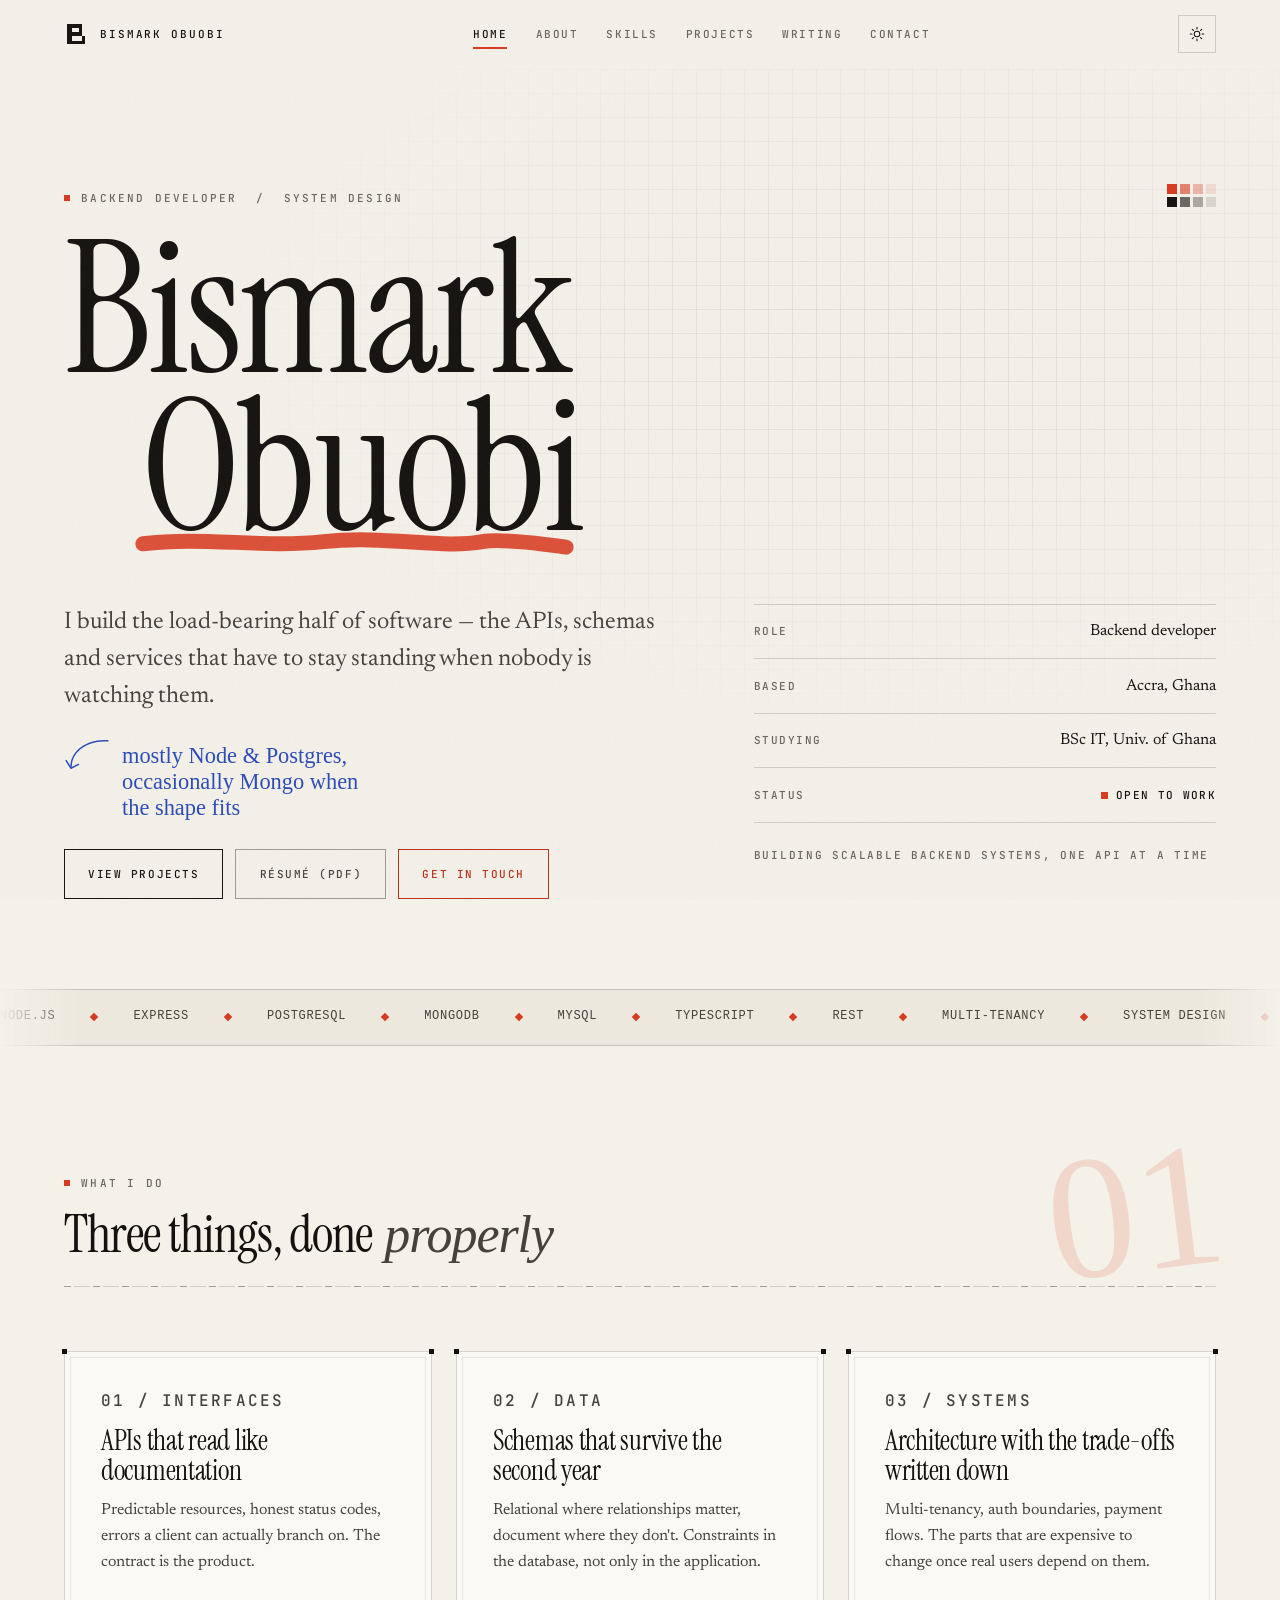
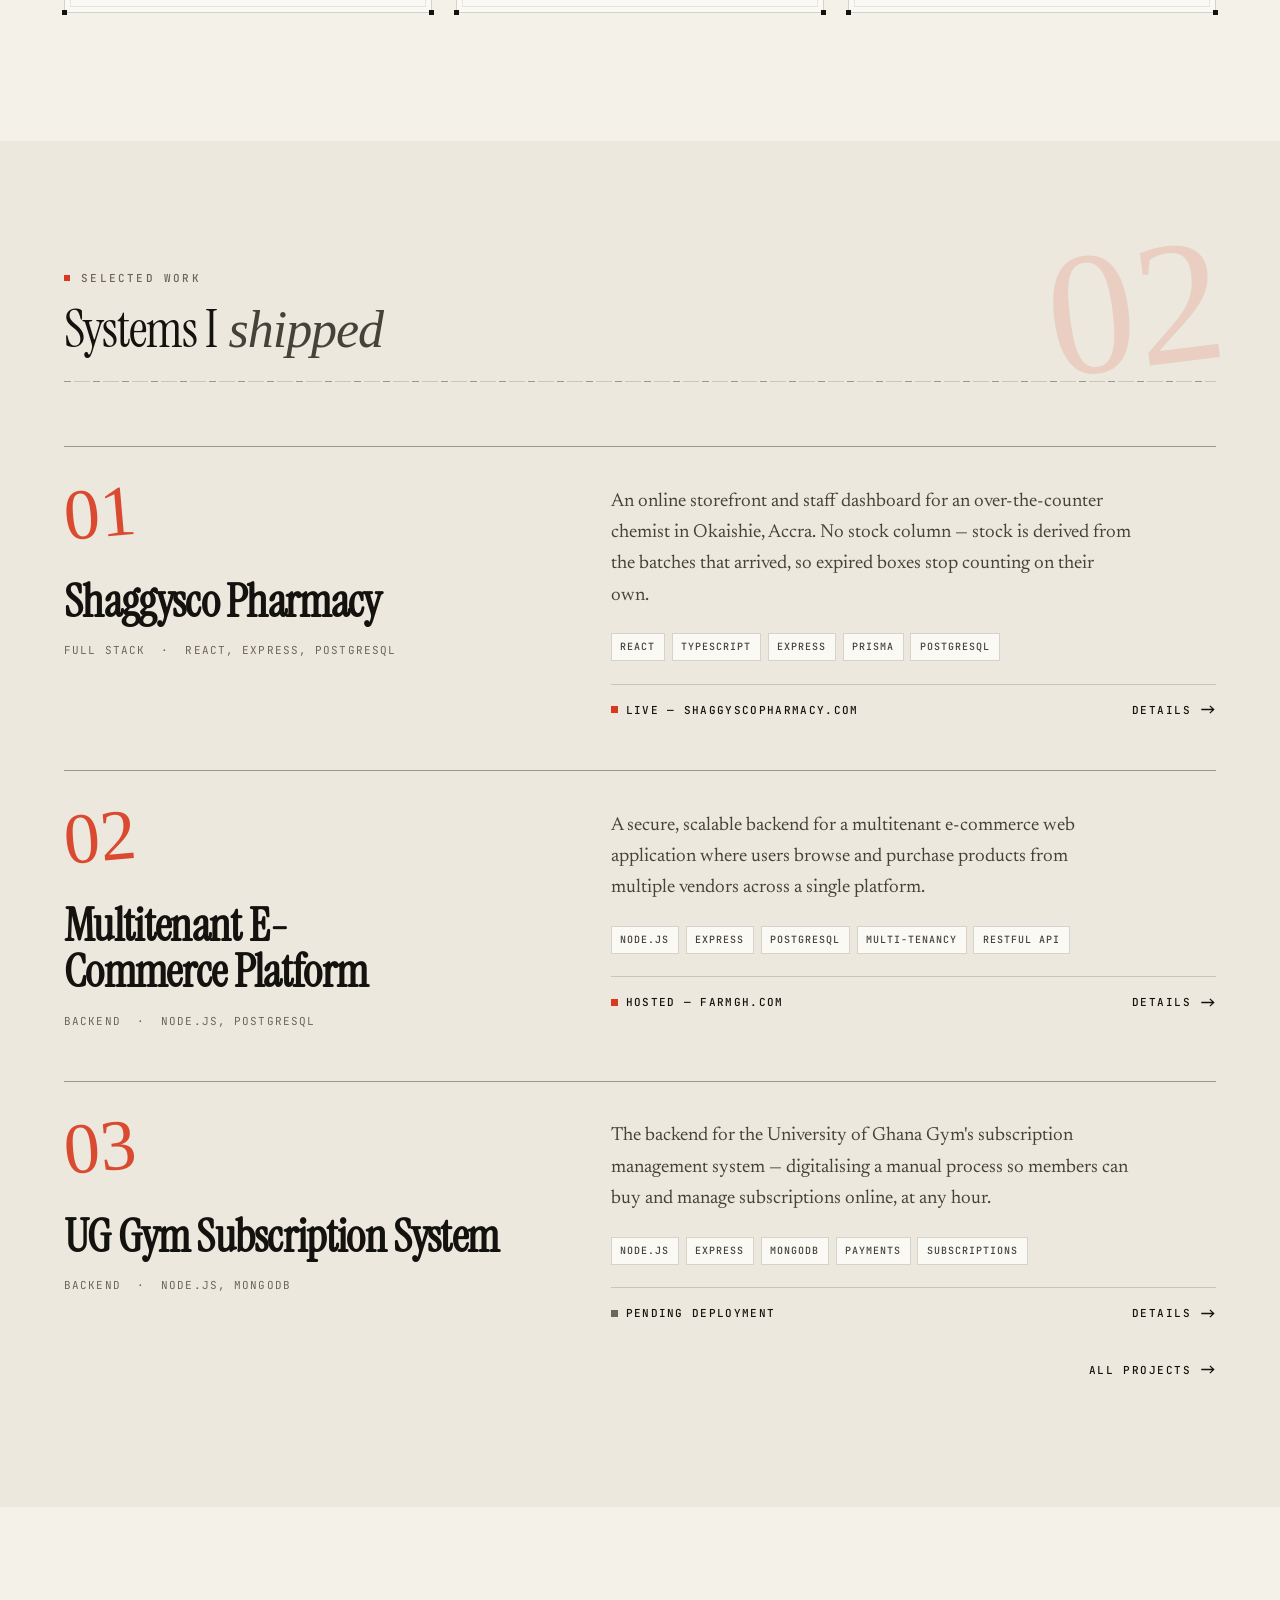
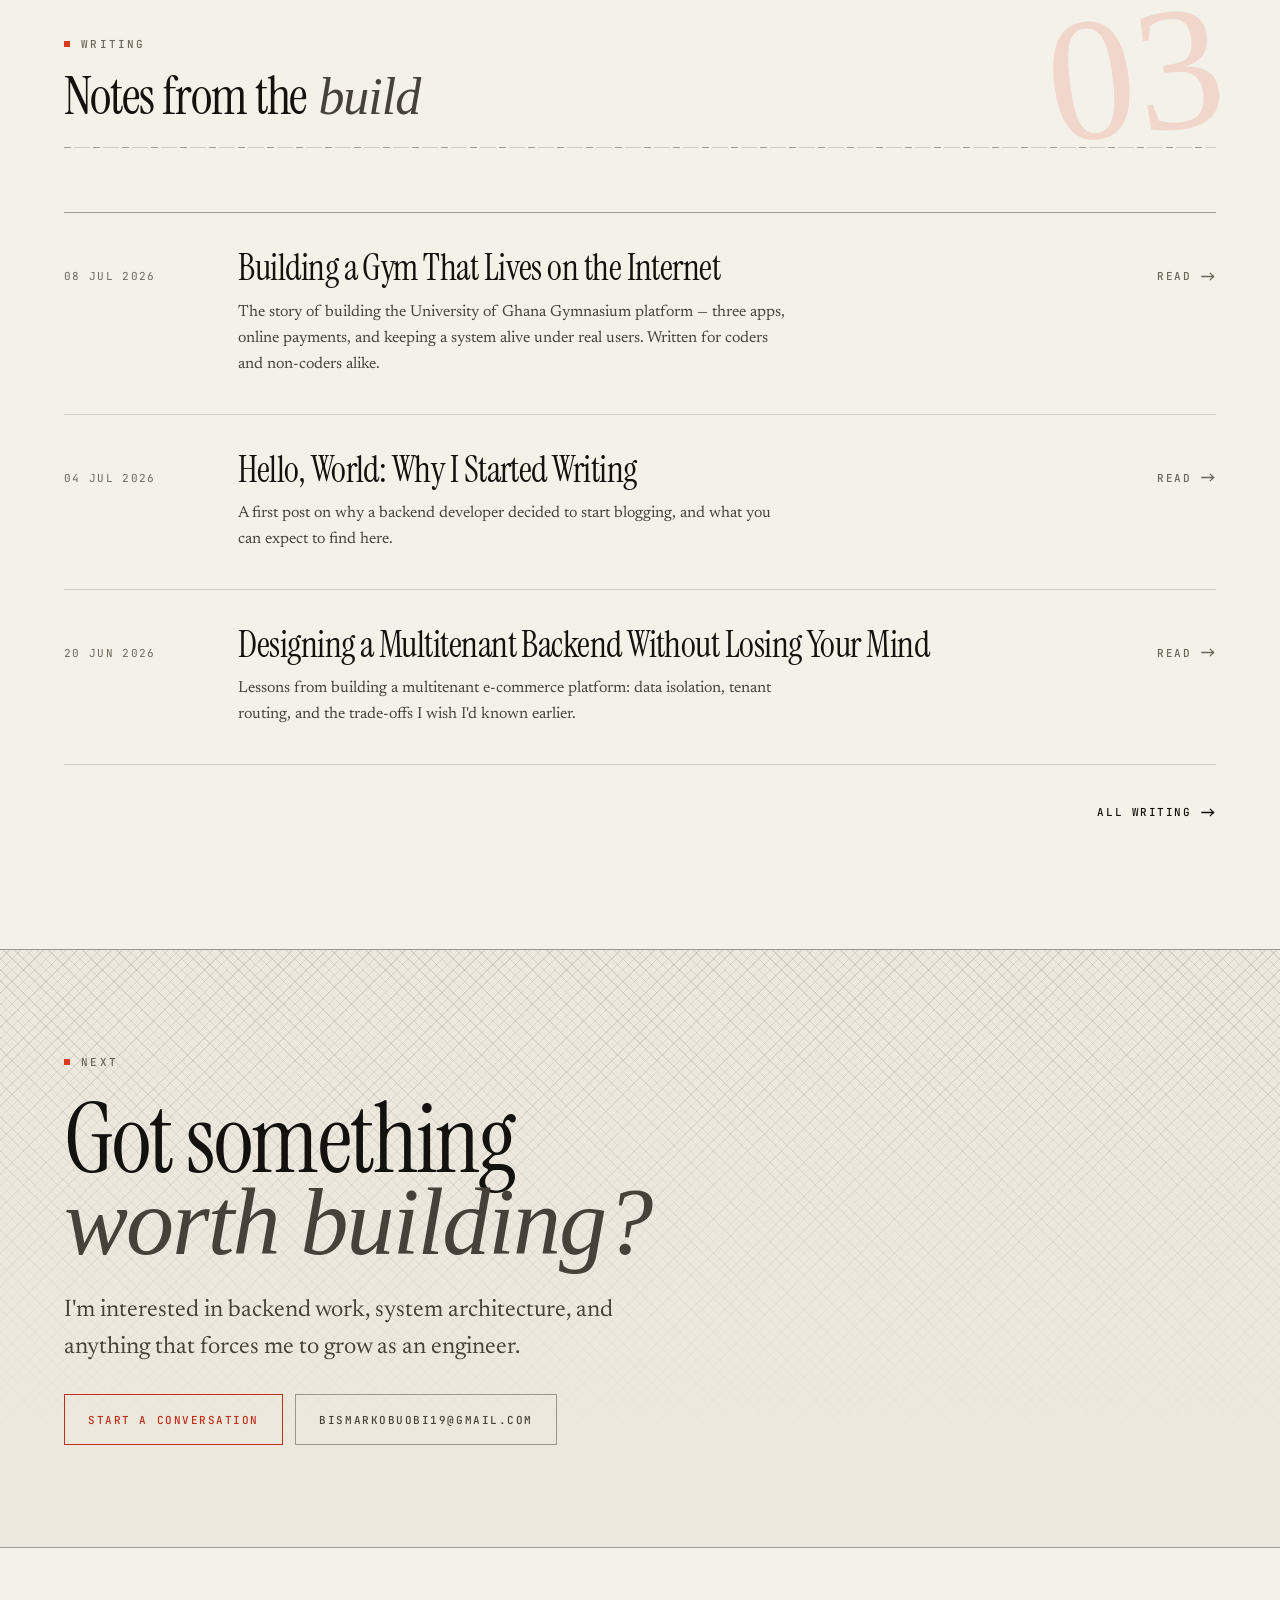
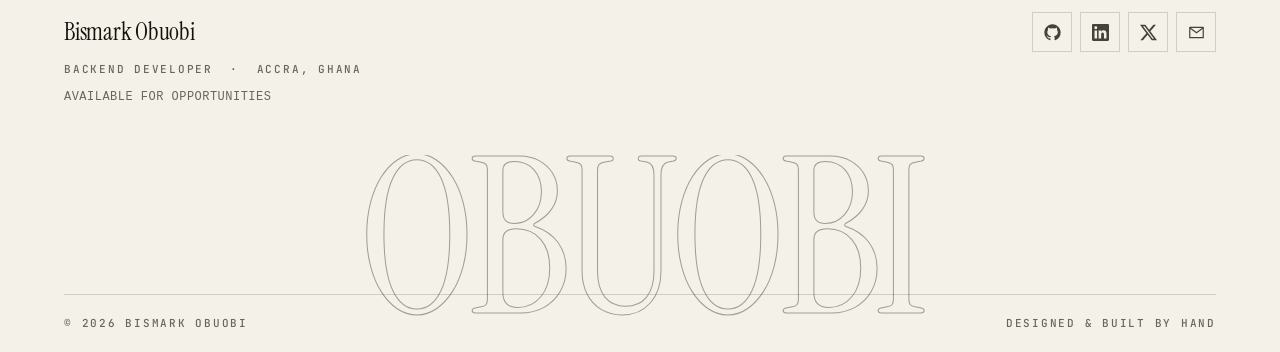
==== commit a041bbd7: "Add Shaggysco Pharmacy project details and update project descriptions for clarity" ====
--- a/index.html
+++ b/index.html
@@ -230,6 +230,33 @@
                 <article class="work-item" data-reveal>
                     <div class="work-head">
                         <span class="work-index" aria-hidden="true">01</span>
+                        <h3 class="work-title">Shaggysco Pharmacy</h3>
+                        <p class="work-meta">Full stack &nbsp;·&nbsp; React, Express, PostgreSQL</p>
+                    </div>
+                    <div class="work-body">
+                        <p class="work-desc">
+                            An online storefront and staff dashboard for an
+                            over-the-counter chemist in Okaishie, Accra. No stock column
+                            &mdash; stock is derived from the batches that arrived, so
+                            expired boxes stop counting on their own.
+                        </p>
+                        <div class="tag-row">
+                            <span class="tag">React</span>
+                            <span class="tag">TypeScript</span>
+                            <span class="tag">Express</span>
+                            <span class="tag">Prisma</span>
+                            <span class="tag">PostgreSQL</span>
+                        </div>
+                        <div class="work-foot">
+                            <span class="chip">Live &mdash; shaggyscopharmacy.com</span>
+                            <a class="arrow-link" href="projects.html">Details<svg viewBox="0 0 16 10" fill="none" aria-hidden="true"><path d="M0 5h13.5M9.5 1 13.8 5 9.5 9" stroke="currentColor" stroke-width="1.4"/></svg></a>
+                        </div>
+                    </div>
+                </article>
+
+                <article class="work-item" data-reveal>
+                    <div class="work-head">
+                        <span class="work-index" aria-hidden="true">02</span>
                         <h3 class="work-title">Multitenant E-Commerce Platform</h3>
                         <p class="work-meta">Backend &nbsp;·&nbsp; Node.js, PostgreSQL</p>
                     </div>
@@ -255,7 +282,7 @@
 
                 <article class="work-item" data-reveal>
                     <div class="work-head">
-                        <span class="work-index" aria-hidden="true">02</span>
+                        <span class="work-index" aria-hidden="true">03</span>
                         <h3 class="work-title">UG Gym Subscription System</h3>
                         <p class="work-meta">Backend &nbsp;·&nbsp; Node.js, MongoDB</p>
                     </div>
--- a/styles.css
+++ b/styles.css
@@ -1,972 +1,2535 @@
-/* ============================================================
+/* ==========================================================================
    Bismark Obuobi — Portfolio
-   Shared stylesheet (terminal / CRT theme)
-   ============================================================ */
-
-/* Reset and Base Styles */
+   "Gallery paper" design system.
+
+   Four visual languages, each with a defined job so they argue without shouting:
+     luxury editorial  — Instrument Serif display + Newsreader prose. Carries the page.
+     conceptual sketch — draft rules, crosshatch, blueprint diagrams, Caveat annotations.
+     pixel             — meters, ticks, corner joints, micro-labels. Structure, not clipart.
+     graffiti          — one spray colour, section numerals, the hero marker sweep. Used sparingly.
+
+   Motion follows Emil Kowalski's framework: transform/opacity only, strong custom
+   curves, <300ms on UI, longer only on the marketing surfaces, reduced-motion and
+   pointer gating shipped alongside every animation.
+   ========================================================================== */
+
+/* --------------------------------------------------------------------------
+   1. Tokens
+   -------------------------------------------------------------------------- */
+
+:root {
+    color-scheme: light;
+
+    /* Type */
+    --font-display: 'Instrument Serif', 'Times New Roman', Times, serif;
+    --font-prose: 'Newsreader', Georgia, 'Times New Roman', serif;
+    --font-mono: 'JetBrains Mono', ui-monospace, SFMono-Regular, Menlo, Consolas, monospace;
+    --font-sketch: 'Caveat', 'Segoe Script', cursive;
+    --font-pixel: 'Silkscreen', 'Courier New', monospace;
+    --font-tag: 'Permanent Marker', 'Comic Sans MS', cursive;
+
+    /* Surface — warm paper */
+    --paper: #f4f1e9;
+    --paper-2: #ece8dd;
+    --paper-raised: #fbf9f4;
+
+    /* Ink */
+    --ink: #14120f;
+    --ink-2: #46423a;
+    --ink-3: #6b665a;
+    --rule: rgba(20, 18, 15, 0.16);
+    --rule-strong: rgba(20, 18, 15, 0.38);
+
+    /* Graffiti accent */
+    --spray: #d93a1f;
+    --spray-ink: #bd2f18;
+    --spray-soft: rgba(217, 58, 31, 0.13);
+
+    /* Draft-pen accent */
+    --blueprint: #2a4bb8;
+    --blueprint-soft: rgba(42, 75, 184, 0.11);
+
+    --focus: #bd2f18;
+    --grain-opacity: 0.05;
+
+    /* Motion */
+    --ease-out: cubic-bezier(0.23, 1, 0.32, 1);
+    --ease-in-out: cubic-bezier(0.77, 0, 0.175, 1);
+    --ease-drawer: cubic-bezier(0.32, 0.72, 0, 1);
+
+    /* Layout */
+    --gutter: clamp(1.25rem, 5vw, 4.5rem);
+    --measure: 68ch;
+    --header-h: 4.25rem;
+}
+
+[data-theme='ink'] {
+    color-scheme: dark;
+
+    --paper: #0d0c0b;
+    --paper-2: #131211;
+    --paper-raised: #171613;
+
+    --ink: #f2efe6;
+    --ink-2: #b5afa2;
+    --ink-3: #8a8478;
+    --rule: rgba(242, 239, 230, 0.16);
+    --rule-strong: rgba(242, 239, 230, 0.36);
+
+    --spray: #ff5a3c;
+    --spray-ink: #ff6a4d;
+    --spray-soft: rgba(255, 90, 60, 0.15);
+
+    --blueprint: #7f9dff;
+    --blueprint-soft: rgba(127, 157, 255, 0.13);
+
+    --focus: #ff6a4d;
+    --grain-opacity: 0.07;
+}
+
+/* --------------------------------------------------------------------------
+   2. Reset & base
+   -------------------------------------------------------------------------- */
+
+*,
+*::before,
+*::after {
+    box-sizing: border-box;
+}
+
 * {
     margin: 0;
     padding: 0;
-    box-sizing: border-box;
-}
-
-:root {
-    --primary-color: #00ff00;
-    --secondary-color: #00cc00;
-    --bg-color: #0a0a0a;
-    --card-bg: #1a1a1a;
-    --text-color: #00ff00;
-    --text-dim: #009900;
-    --border-color: #00ff00;
-    --shadow: 0 0 10px rgba(0, 255, 0, 0.5);
-    --glow: 0 0 20px rgba(0, 255, 0, 0.8);
-    --max-width: 1200px;
 }
 
 html {
+    -webkit-text-size-adjust: 100%;
     scroll-behavior: smooth;
+    scroll-padding-top: calc(var(--header-h) + 2rem);
 }
 
 body {
-    font-family: 'Courier New', Courier, monospace;
-    background-color: var(--bg-color);
-    color: var(--text-color);
-    line-height: 1.6;
+    font-family: var(--font-prose);
+    font-size: clamp(1.0625rem, 0.98rem + 0.35vw, 1.1875rem);
+    font-weight: 400;
+    line-height: 1.65;
+    color: var(--ink);
+    background-color: var(--paper);
+    -webkit-font-smoothing: antialiased;
+    -moz-osx-font-smoothing: grayscale;
+    text-rendering: optimizeLegibility;
     overflow-x: hidden;
-    min-height: 100vh;
-    display: flex;
-    flex-direction: column;
+}
+
+/* Paper tooth. Fixed, non-interactive, sits over everything including the header. */
+body::after {
+    content: '';
+    position: fixed;
+    inset: 0;
+    z-index: 9999;
+    pointer-events: none;
+    opacity: var(--grain-opacity);
+    background-image: url("data:image/svg+xml,%3Csvg xmlns='http://www.w3.org/2000/svg' width='160' height='160'%3E%3Cfilter id='n'%3E%3CfeTurbulence type='fractalNoise' baseFrequency='0.82' numOctaves='4' stitchTiles='stitch'/%3E%3C/filter%3E%3Crect width='160' height='160' filter='url(%23n)'/%3E%3C/svg%3E");
+}
+
+img,
+svg {
+    display: block;
+    max-width: 100%;
 }
 
 a {
     color: inherit;
-}
-
-img {
-    max-width: 100%;
-}
-
-/* ============================================================
-   CRT / Scanline effects  (tamed — no more strobing)
-   ============================================================ */
-.scanlines {
-    position: fixed;
-    inset: 0;
-    background: repeating-linear-gradient(
-        0deg,
-        rgba(0, 0, 0, 0.12),
-        rgba(0, 0, 0, 0.12) 1px,
-        transparent 1px,
-        transparent 3px
+    text-decoration: none;
+}
+
+button {
+    font: inherit;
+    color: inherit;
+    background: none;
+    border: none;
+    cursor: pointer;
+}
+
+ul,
+ol {
+    list-style: none;
+}
+
+::selection {
+    background: var(--spray);
+    color: #fff;
+}
+
+:focus-visible {
+    outline: 2px solid var(--focus);
+    outline-offset: 3px;
+}
+
+.svg-defs {
+    position: absolute;
+    width: 0;
+    height: 0;
+    overflow: hidden;
+}
+
+.visually-hidden {
+    position: absolute;
+    width: 1px;
+    height: 1px;
+    margin: -1px;
+    padding: 0;
+    overflow: hidden;
+    clip: rect(0 0 0 0);
+    clip-path: inset(50%);
+    white-space: nowrap;
+}
+
+.skip-link {
+    position: absolute;
+    top: 0;
+    left: 50%;
+    z-index: 200;
+    transform: translate(-50%, -120%);
+    padding: 0.75rem 1.25rem;
+    font-family: var(--font-mono);
+    font-size: 0.75rem;
+    letter-spacing: 0.12em;
+    text-transform: uppercase;
+    background: var(--ink);
+    color: var(--paper);
+    transition: transform 180ms var(--ease-out);
+}
+
+.skip-link:focus-visible {
+    transform: translate(-50%, 0);
+}
+
+/* Colour crossfade, but only while the user is actively toggling the theme.
+   Nothing transitions on first paint, so there is no load-time flash. */
+html.theme-switching,
+html.theme-switching *,
+html.theme-switching *::before,
+html.theme-switching *::after {
+    transition:
+        background-color 220ms ease,
+        border-color 220ms ease,
+        color 220ms ease,
+        fill 220ms ease,
+        stroke 220ms ease !important;
+}
+
+/* --------------------------------------------------------------------------
+   3. Textures — the sketch + pixel vocabulary
+   -------------------------------------------------------------------------- */
+
+/* Pencil rule: irregular dash lengths so it reads as drawn, not printed. */
+.rule {
+    height: 1px;
+    border: 0;
+    background-image: repeating-linear-gradient(
+        to right,
+        var(--rule-strong) 0 7px,
+        transparent 7px 10px,
+        var(--rule) 10px 26px,
+        transparent 26px 29px
     );
+}
+
+.rule--tight {
+    background-image: repeating-linear-gradient(
+        to right,
+        var(--rule) 0 4px,
+        transparent 4px 7px
+    );
+}
+
+/* Draughtsman's crosshatch, used as section shading. */
+.hatch {
+    background-image: repeating-linear-gradient(
+        45deg,
+        var(--rule) 0 1px,
+        transparent 1px 7px
+    );
+}
+
+.hatch--cross {
+    background-image:
+        repeating-linear-gradient(45deg, var(--rule) 0 1px, transparent 1px 8px),
+        repeating-linear-gradient(-45deg, var(--rule) 0 1px, transparent 1px 8px);
+}
+
+/* Blueprint grid. */
+.grid-paper {
+    background-image:
+        linear-gradient(to right, var(--rule) 1px, transparent 1px),
+        linear-gradient(to bottom, var(--rule) 1px, transparent 1px);
+    background-size: 24px 24px;
+}
+
+/* Pixel dither ramps — three densities, checkerboards at different scales. */
+.dither {
+    background-image: repeating-conic-gradient(
+        currentColor 0% 25%,
+        transparent 0% 50%
+    );
+    background-size: 6px 6px;
+    opacity: 0.5;
+}
+
+.dither--fine {
+    background-size: 4px 4px;
+    opacity: 0.35;
+}
+
+.dither--coarse {
+    background-size: 10px 10px;
+    opacity: 0.7;
+}
+
+/* Small solid pixel square, used as a bullet / tick. */
+.pixel-tick {
+    display: inline-block;
+    width: 6px;
+    height: 6px;
+    flex: none;
+    background: var(--spray);
+}
+
+.pixel-tick--ink {
+    background: var(--ink);
+}
+
+/* Stepped pixel ramp built from stacked squares. */
+.pixel-ramp {
+    display: grid;
+    grid-template-columns: repeat(4, 10px);
+    gap: 3px;
+    width: max-content;
+}
+
+.pixel-ramp span {
+    aspect-ratio: 1;
+    background: var(--ink);
+}
+
+.pixel-ramp span:nth-child(4n + 2) { opacity: 0.62; }
+.pixel-ramp span:nth-child(4n + 3) { opacity: 0.32; }
+.pixel-ramp span:nth-child(4n + 4) { opacity: 0.12; }
+.pixel-ramp span:nth-child(-n + 4) { background: var(--spray); }
+
+/* --------------------------------------------------------------------------
+   4. Layout
+   -------------------------------------------------------------------------- */
+
+.container {
+    width: 100%;
+    max-width: 1280px;
+    margin-inline: auto;
+    padding-inline: var(--gutter);
+}
+
+.container--narrow {
+    max-width: 860px;
+}
+
+.section {
+    position: relative;
+    padding-block: clamp(4.5rem, 10vw, 9rem);
+}
+
+.section--tight {
+    padding-block: clamp(3rem, 6vw, 5rem);
+}
+
+.section--sunken {
+    background: var(--paper-2);
+}
+
+.prose-measure {
+    max-width: var(--measure);
+}
+
+.stack {
+    display: grid;
+    align-content: start;
+}
+
+.stack-sm { gap: 0.7rem; }
+.stack-md { gap: 1.25rem; }
+.stack-lg { gap: clamp(1.5rem, 3vw, 2.25rem); }
+
+.cluster {
+    display: flex;
+    flex-wrap: wrap;
+    align-items: center;
+    gap: 0.75rem;
+}
+
+.split {
+    display: flex;
+    flex-wrap: wrap;
+    align-items: baseline;
+    justify-content: space-between;
+    gap: 1rem 2rem;
+}
+
+.tri-grid {
+    display: grid;
+    grid-template-columns: repeat(auto-fit, minmax(255px, 1fr));
+    gap: clamp(1rem, 2vw, 1.5rem);
+}
+
+.section-foot {
+    display: flex;
+    justify-content: flex-end;
+    padding-top: clamp(1.75rem, 3vw, 2.5rem);
+}
+
+/* --------------------------------------------------------------------------
+   5. Typography
+   -------------------------------------------------------------------------- */
+
+.display {
+    font-family: var(--font-display);
+    font-weight: 400;
+    line-height: 0.86;
+    letter-spacing: -0.02em;
+    text-wrap: balance;
+}
+
+.display em {
+    font-style: italic;
+    color: var(--ink-2);
+}
+
+.display-xl {
+    font-size: clamp(3.75rem, 15vw, 11.5rem);
+}
+
+.display-l {
+    font-size: clamp(2.75rem, 7.5vw, 6rem);
+}
+
+.display-m {
+    font-size: clamp(2rem, 4.2vw, 3.25rem);
+    line-height: 0.95;
+}
+
+.eyebrow {
+    display: flex;
+    align-items: center;
+    gap: 0.7rem;
+    font-family: var(--font-mono);
+    font-size: 0.6875rem;
+    font-weight: 500;
+    letter-spacing: 0.2em;
+    text-transform: uppercase;
+    color: var(--ink-3);
+}
+
+.micro {
+    font-family: var(--font-mono);
+    font-size: 0.6875rem;
+    font-weight: 500;
+    letter-spacing: 0.16em;
+    text-transform: uppercase;
+    color: var(--ink-3);
+    line-height: 1.5;
+}
+
+/* Silkscreen is a bitmap face: below ~12px its S reads as C and its 8 as 0.
+   So it is only ever used for short uppercase labels at this size, and never
+   for digits that carry meaning (those go to the mono face). */
+.pixel-label {
+    font-family: var(--font-pixel);
+    font-size: 0.75rem;
+    letter-spacing: 0.04em;
+    text-transform: uppercase;
+    color: var(--ink-3);
+    line-height: 1.6;
+}
+
+.lede {
+    font-size: clamp(1.1875rem, 1rem + 0.85vw, 1.5rem);
+    line-height: 1.55;
+    color: var(--ink-2);
+    max-width: 34ch;
+    text-wrap: pretty;
+}
+
+.lede--wide {
+    max-width: 46ch;
+}
+
+/* Handwritten margin note, the sketchbook voice. */
+.annotation {
+    font-family: var(--font-sketch);
+    font-size: clamp(1.125rem, 1rem + 0.5vw, 1.5rem);
+    line-height: 1.15;
+    color: var(--blueprint);
+    max-width: 22ch;
+}
+
+.annotation--spray {
+    color: var(--spray-ink);
+}
+
+.annotation svg {
+    color: inherit;
+    overflow: visible;
+}
+
+/* Graffiti section numeral. Sits behind the heading, bleeding off the right. */
+.tag-numeral {
+    position: absolute;
+    top: -0.28em;
+    right: -0.04em;
+    z-index: 0;
+    font-family: var(--font-tag);
+    font-size: clamp(4.5rem, 14vw, 11rem);
+    line-height: 1;
+    color: var(--spray);
+    opacity: 0.14;
+    transform: rotate(-7deg);
     pointer-events: none;
-    z-index: 9999;
-    opacity: 0.6;
-}
-
-/* Static green tint — a steady glow, no animation */
-.crt::after {
-    content: "";
-    position: fixed;
-    inset: 0;
-    background: rgba(0, 255, 0, 0.015);
-    z-index: 9998;
-    pointer-events: none;
-}
-
-/* A single, very gentle brightness breathe instead of a strobe */
-.crt::before {
-    content: "";
-    position: fixed;
-    inset: 0;
-    background: rgba(18, 16, 16, 0.08);
-    z-index: 9998;
-    pointer-events: none;
-    animation: crtBreathe 6s ease-in-out infinite;
-}
-
-@keyframes crtBreathe {
-    0%, 100% { opacity: 0.35; }
-    50%      { opacity: 0.5; }
-}
-
-/* Container */
-.container {
-    max-width: var(--max-width);
-    width: 100%;
-    margin: 0 auto;
-    padding: 0 20px;
-}
-
-/* ============================================================
-   Header / Navigation
-   ============================================================ */
-header {
-    position: fixed;
+    user-select: none;
+}
+
+.highlight {
+    position: relative;
+    color: var(--ink);
+    background-image: linear-gradient(var(--spray-soft), var(--spray-soft));
+    background-repeat: no-repeat;
+    background-size: 100% 0.62em;
+    background-position: 0 82%;
+    padding-inline: 0.1em;
+}
+
+/* --------------------------------------------------------------------------
+   6. Header, navigation, theme toggle
+   -------------------------------------------------------------------------- */
+
+.site-header {
+    position: sticky;
     top: 0;
+    z-index: 100;
+    background: color-mix(in srgb, var(--paper) 82%, transparent);
+    backdrop-filter: blur(14px) saturate(1.2);
+    -webkit-backdrop-filter: blur(14px) saturate(1.2);
+    border-bottom: 1px solid transparent;
+    transition: border-color 220ms ease, background-color 220ms ease;
+}
+
+.site-header[data-scrolled] {
+    border-bottom-color: var(--rule);
+}
+
+.header-inner {
+    display: flex;
+    align-items: center;
+    justify-content: space-between;
+    gap: 1.5rem;
+    min-height: var(--header-h);
+}
+
+/* Wordmark */
+.wordmark {
+    display: inline-flex;
+    align-items: center;
+    gap: 0.6rem;
+    flex: none;
+}
+
+.wordmark-glyph {
+    width: 26px;
+    height: 26px;
+    flex: none;
+    color: var(--ink);
+    transition: transform 200ms var(--ease-out), color 200ms ease;
+}
+
+.wordmark-text {
+    font-family: var(--font-mono);
+    font-size: 0.6875rem;
+    font-weight: 500;
+    letter-spacing: 0.18em;
+    text-transform: uppercase;
+    white-space: nowrap;
+}
+
+.wordmark:active .wordmark-glyph {
+    transform: scale(0.94);
+}
+
+@media (hover: hover) and (pointer: fine) {
+    .wordmark:hover .wordmark-glyph {
+        color: var(--spray);
+    }
+}
+
+/* Desktop nav */
+.nav-list {
+    display: flex;
+    align-items: center;
+    gap: clamp(1rem, 2.2vw, 2rem);
+}
+
+.nav-link {
+    position: relative;
+    display: block;
+    padding-block: 0.35rem;
+    font-family: var(--font-mono);
+    font-size: 0.6875rem;
+    font-weight: 500;
+    letter-spacing: 0.14em;
+    text-transform: uppercase;
+    color: var(--ink-3);
+    transition: color 140ms ease;
+}
+
+.nav-link::after {
+    content: '';
+    position: absolute;
     left: 0;
     right: 0;
-    z-index: 1000;
-    padding: 15px 0;
+    bottom: 0;
+    height: 2px;
+    background: var(--spray);
+    transform: scaleX(0);
+    transform-origin: left;
+    transition: transform 140ms var(--ease-out);
+}
+
+@media (hover: hover) and (pointer: fine) {
+    .nav-link:hover {
+        color: var(--ink);
+    }
+
+    .nav-link:hover::after {
+        transform: scaleX(1);
+    }
+}
+
+.nav-link[aria-current='page'] {
+    color: var(--ink);
+}
+
+.nav-link[aria-current='page']::after {
+    transform: scaleX(1);
+}
+
+.header-actions {
+    display: flex;
+    align-items: center;
+    gap: 0.5rem;
+    flex: none;
+}
+
+/* Theme toggle — icons crossfade through a blur so you never see two glyphs at once. */
+.theme-toggle {
+    position: relative;
+    display: grid;
+    place-items: center;
+    width: 38px;
+    height: 38px;
+    border: 1px solid var(--rule);
+    color: var(--ink);
+    transition: transform 160ms var(--ease-out), border-color 180ms ease;
+}
+
+.theme-toggle:active {
+    transform: scale(0.94);
+}
+
+@media (hover: hover) and (pointer: fine) {
+    .theme-toggle:hover {
+        border-color: var(--rule-strong);
+    }
+}
+
+.theme-toggle svg {
+    grid-area: 1 / 1;
+    width: 16px;
+    height: 16px;
+    transition: opacity 200ms ease, filter 200ms ease, transform 200ms var(--ease-out);
+}
+
+.theme-toggle .icon-moon {
+    opacity: 0;
+    filter: blur(3px);
+    transform: scale(0.9);
+}
+
+[data-theme='ink'] .theme-toggle .icon-sun {
+    opacity: 0;
+    filter: blur(3px);
+    transform: scale(0.9);
+}
+
+[data-theme='ink'] .theme-toggle .icon-moon {
+    opacity: 1;
+    filter: blur(0);
+    transform: scale(1);
+}
+
+/* Menu button — three pixel bars. */
+.menu-button {
+    display: none;
+    place-items: center;
+    width: 38px;
+    height: 38px;
+    border: 1px solid var(--rule);
+    transition: transform 160ms var(--ease-out);
+}
+
+.menu-button:active {
+    transform: scale(0.94);
+}
+
+.menu-bars {
+    display: grid;
+    gap: 3px;
+}
+
+.menu-bars span {
+    display: block;
+    width: 16px;
+    height: 2px;
+    background: var(--ink);
+    transition: transform 220ms var(--ease-out), opacity 160ms ease;
+}
+
+.menu-bars span:nth-child(2) {
+    width: 11px;
+    justify-self: end;
+}
+
+[data-menu-open] .menu-bars span:nth-child(1) {
+    transform: translateY(5px) rotate(45deg);
+}
+
+[data-menu-open] .menu-bars span:nth-child(2) {
+    opacity: 0;
+}
+
+[data-menu-open] .menu-bars span:nth-child(3) {
+    transform: translateY(-5px) rotate(-45deg);
+}
+
+/* Mobile menu panel */
+.mobile-menu {
+    position: fixed;
+    inset: var(--header-h) 0 0;
+    z-index: 90;
+    display: flex;
+    flex-direction: column;
+    justify-content: space-between;
+    padding: clamp(2rem, 8vw, 3.5rem) var(--gutter) 2.5rem;
+    background: var(--paper);
+    opacity: 0;
+    visibility: hidden;
+    transform: translateY(-8px);
+    transition:
+        opacity 220ms var(--ease-out),
+        transform 220ms var(--ease-out),
+        visibility 0s linear 220ms;
+}
+
+.mobile-menu[data-open] {
+    opacity: 1;
+    visibility: visible;
+    transform: translateY(0);
+    transition-delay: 0s;
+}
+
+.mobile-menu-list {
+    display: grid;
+    gap: 0.35rem;
+}
+
+.mobile-menu-link {
+    display: flex;
+    align-items: baseline;
+    gap: 1rem;
+    padding-block: 0.4rem;
+    font-family: var(--font-display);
+    font-size: clamp(2.25rem, 11vw, 3.5rem);
+    line-height: 1.05;
+    color: var(--ink);
+    opacity: 0;
+    transform: translateY(10px);
+    transition:
+        opacity 320ms var(--ease-out),
+        transform 320ms var(--ease-out),
+        color 160ms ease;
+}
+
+.mobile-menu[data-open] .mobile-menu-link {
+    opacity: 1;
+    transform: translateY(0);
+    transition-delay: calc(60ms + var(--i, 0) * 45ms);
+}
+
+.mobile-menu-link .idx {
+    font-family: var(--font-mono);
+    font-size: 0.6875rem;
+    font-weight: 500;
+    letter-spacing: 0.08em;
+    color: var(--ink-3);
+}
+
+.mobile-menu-link[aria-current='page'] {
+    color: var(--spray-ink);
+}
+
+.mobile-menu-foot {
+    display: flex;
+    flex-wrap: wrap;
+    gap: 1rem 1.5rem;
+    align-items: center;
+    justify-content: space-between;
+    padding-top: 1.5rem;
+    border-top: 1px solid var(--rule);
+}
+
+/* --------------------------------------------------------------------------
+   7. Buttons & inline links
+   -------------------------------------------------------------------------- */
+
+.btn {
+    position: relative;
+    display: inline-flex;
+    align-items: center;
+    gap: 0.65em;
+    padding: 0.95rem 1.45rem;
+    font-family: var(--font-mono);
+    font-size: 0.6875rem;
+    font-weight: 500;
+    letter-spacing: 0.14em;
+    text-transform: uppercase;
+    color: var(--ink);
+    border: 1px solid var(--ink);
+    background: transparent;
+    transition:
+        transform 160ms var(--ease-out),
+        background-color 180ms ease,
+        color 180ms ease,
+        border-color 180ms ease;
+}
+
+/* Pixel corner joints, revealed on hover. */
+.btn::before {
+    content: '';
+    position: absolute;
+    inset: -4px;
     pointer-events: none;
-}
-
-#navbar {
-    position: relative;
-    margin: 0 auto;
+    opacity: 0;
+    background:
+        linear-gradient(var(--spray), var(--spray)) 0 0 / 4px 4px no-repeat,
+        linear-gradient(var(--spray), var(--spray)) 100% 0 / 4px 4px no-repeat,
+        linear-gradient(var(--spray), var(--spray)) 0 100% / 4px 4px no-repeat,
+        linear-gradient(var(--spray), var(--spray)) 100% 100% / 4px 4px no-repeat;
+    transition: opacity 180ms ease;
+}
+
+.btn:active {
+    transform: scale(0.97);
+}
+
+@media (hover: hover) and (pointer: fine) {
+    .btn:hover {
+        background: var(--ink);
+        color: var(--paper);
+    }
+
+    .btn:hover::before {
+        opacity: 1;
+    }
+}
+
+.btn--spray {
+    color: var(--spray-ink);
+    border-color: var(--spray-ink);
+}
+
+@media (hover: hover) and (pointer: fine) {
+    .btn--spray:hover {
+        background: var(--spray-ink);
+        color: var(--paper);
+    }
+}
+
+.btn--ghost {
+    border-color: var(--rule-strong);
+    color: var(--ink-2);
+}
+
+/* Inline text link — underline grows from the left. */
+.link {
+    position: relative;
+    color: var(--ink);
+    background-image: linear-gradient(currentColor, currentColor);
+    background-repeat: no-repeat;
+    background-size: 100% 1px;
+    background-position: 0 100%;
+    padding-bottom: 0.08em;
+    transition: color 160ms ease, background-size 200ms var(--ease-out);
+}
+
+@media (hover: hover) and (pointer: fine) {
+    .link:hover {
+        color: var(--spray-ink);
+    }
+}
+
+.link--quiet {
+    color: var(--ink-2);
+    background-size: 100% 1px;
+    background-image: linear-gradient(var(--rule-strong), var(--rule-strong));
+}
+
+@media (hover: hover) and (pointer: fine) {
+    .link--quiet:hover {
+        color: var(--ink);
+        background-image: linear-gradient(currentColor, currentColor);
+    }
+}
+
+/* Arrow link used on cards and CTAs. */
+.arrow-link {
+    display: inline-flex;
+    align-items: center;
+    gap: 0.6rem;
+    font-family: var(--font-mono);
+    font-size: 0.6875rem;
+    font-weight: 500;
+    letter-spacing: 0.14em;
+    text-transform: uppercase;
+    color: var(--ink);
+}
+
+.arrow-link svg {
+    width: 15px;
+    height: 9px;
+    transition: transform 200ms var(--ease-out);
+}
+
+@media (hover: hover) and (pointer: fine) {
+    .arrow-link:hover svg,
+    a:hover .arrow-link svg {
+        transform: translateX(5px);
+    }
+}
+
+/* Tech tag — a pixel chip. */
+.tag {
+    display: inline-flex;
+    align-items: center;
+    padding: 0.3rem 0.55rem;
+    font-family: var(--font-mono);
+    font-size: 0.625rem;
+    font-weight: 500;
+    letter-spacing: 0.1em;
+    text-transform: uppercase;
+    color: var(--ink-2);
+    border: 1px solid var(--rule);
+    background: var(--paper-raised);
+}
+
+.tag-row {
+    display: flex;
+    flex-wrap: wrap;
+    gap: 0.4rem;
+}
+
+/* Status chip */
+.chip {
+    display: inline-flex;
+    align-items: center;
+    gap: 0.5rem;
+    font-family: var(--font-mono);
+    font-size: 0.6875rem;
+    font-weight: 500;
+    letter-spacing: 0.12em;
+    text-transform: uppercase;
+    color: var(--ink);
+}
+
+.chip::before {
+    content: '';
+    width: 7px;
+    height: 7px;
+    background: var(--spray);
+}
+
+.chip--pending::before {
+    background: var(--ink-3);
+}
+
+/* --------------------------------------------------------------------------
+   8. Section heads
+   -------------------------------------------------------------------------- */
+
+.section-head {
+    position: relative;
+    display: grid;
+    gap: 1.15rem;
+    margin-bottom: clamp(2.5rem, 5vw, 4rem);
+}
+
+/* Everything but the graffiti numeral, which stays absolute and behind. */
+.section-head > *:not(.tag-numeral) {
+    position: relative;
+    z-index: 1;
+}
+
+.section-head .rule {
+    margin-top: 0.5rem;
+}
+
+.page-head {
+    position: relative;
+    padding-block: clamp(3.5rem, 9vw, 7rem) clamp(2rem, 4vw, 3rem);
+}
+
+.page-head-inner {
+    position: relative;
+    display: grid;
+    gap: 1.35rem;
+}
+
+.page-head-inner > *:not(.tag-numeral) {
+    position: relative;
+    z-index: 1;
+}
+
+/* --------------------------------------------------------------------------
+   9. Sketch panel — the shared card surface
+   -------------------------------------------------------------------------- */
+
+.panel {
+    position: relative;
+    background: var(--paper-raised);
+    border: 1px solid var(--rule);
+    padding: clamp(1.5rem, 3vw, 2.25rem);
+}
+
+/* Offset second rule = the draughtsman's double line. */
+.panel::before {
+    content: '';
+    position: absolute;
+    inset: 5px;
+    border: 1px solid var(--rule);
+    opacity: 0.55;
+    pointer-events: none;
+}
+
+/* Pixel corner joints. */
+.panel::after {
+    content: '';
+    position: absolute;
+    inset: -3px;
+    pointer-events: none;
+    background:
+        linear-gradient(var(--ink), var(--ink)) 0 0 / 5px 5px no-repeat,
+        linear-gradient(var(--ink), var(--ink)) 100% 0 / 5px 5px no-repeat,
+        linear-gradient(var(--ink), var(--ink)) 0 100% / 5px 5px no-repeat,
+        linear-gradient(var(--ink), var(--ink)) 100% 100% / 5px 5px no-repeat;
+}
+
+.panel--flat::before {
+    display: none;
+}
+
+.panel--bare {
+    background: transparent;
+}
+
+.panel-num {
+    font-family: var(--font-mono);
+    font-size: 0.6875rem;
+    font-weight: 500;
+    letter-spacing: 0.14em;
+    text-transform: uppercase;
+    color: var(--spray-ink);
+}
+
+.panel-title {
+    margin-block: 0.7rem 0.6rem;
+    font-family: var(--font-display);
+    font-size: clamp(1.35rem, 2.4vw, 1.75rem);
+    font-weight: 400;
+    line-height: 1.1;
+    letter-spacing: -0.01em;
+}
+
+.panel p {
+    font-size: 1rem;
+    color: var(--ink-2);
+}
+
+/* --------------------------------------------------------------------------
+   10. Hero
+   -------------------------------------------------------------------------- */
+
+.hero {
+    position: relative;
+    padding-block: clamp(3.5rem, 9vw, 8rem) clamp(3rem, 7vw, 6rem);
+    overflow: hidden;
+}
+
+.hero-grid {
+    position: absolute;
+    inset: 0;
+    z-index: 0;
+    opacity: 0.55;
+    pointer-events: none;
+    -webkit-mask-image: radial-gradient(ellipse 75% 60% at 70% 30%, #000, transparent 72%);
+    mask-image: radial-gradient(ellipse 75% 60% at 70% 30%, #000, transparent 72%);
+}
+
+.hero-inner {
+    position: relative;
+    z-index: 1;
+}
+
+.hero-top {
+    display: flex;
+    align-items: flex-end;
+    justify-content: space-between;
+    gap: 2rem;
+    padding-bottom: 1.5rem;
+}
+
+.hero-name {
+    position: relative;
+    display: block;
     width: max-content;
-    max-width: calc(100% - 30px);
-    background: rgba(10, 10, 10, 0.95);
-    border: 2px solid var(--border-color);
-    border-radius: 50px;
-    backdrop-filter: blur(10px);
-    box-shadow: var(--shadow);
-    padding: 10px 26px;
-    transition: background 0.3s ease, border-color 0.3s ease, box-shadow 0.3s ease;
-    pointer-events: auto;
-}
-
-#navbar.scrolled {
-    background: rgba(10, 10, 10, 0.55);
-    border-color: rgba(0, 255, 0, 0.5);
-    box-shadow: 0 0 5px rgba(0, 255, 0, 0.3);
-}
-
-#navbar ul {
-    list-style: none;
-    display: flex;
-    justify-content: center;
+    max-width: 100%;
+}
+
+.hero-name .display-xl {
+    display: block;
+}
+
+/* Shrink-wrapped to the word, so the sweep can be positioned against the
+   letterforms instead of against the column. */
+.hero-name .line-2 {
+    position: relative;
+    width: max-content;
+    max-width: 100%;
+    margin-left: clamp(0rem, 6vw, 5.5rem);
+}
+
+/* Graffiti marker sweep under the surname.
+   Offsets are in em, which resolves against the display size here, so the
+   marker keeps the same relationship to the letterforms at every viewport.
+   The stroke is sized in CSS pixels (non-scaling-stroke) so stretching the
+   viewBox across the surname never thins or fattens the marker. */
+.sweep {
+    position: absolute;
+    left: -0.02em;
+    right: -0.05em;
+    bottom: -0.055em;
+    height: 0.24em;
+    overflow: visible;
+    color: var(--spray);
+    pointer-events: none;
+}
+
+.sweep path {
+    fill: none;
+    stroke: currentColor;
+    stroke-width: clamp(6px, 1.35vw, 15px);
+    stroke-linecap: round;
+    stroke-linejoin: round;
+    opacity: 0.88;
+    vector-effect: non-scaling-stroke;
+    stroke-dasharray: 1;
+    stroke-dashoffset: 1;
+}
+
+.hero-body {
+    display: grid;
+    grid-template-columns: minmax(0, 1.15fr) minmax(0, 0.85fr);
+    gap: clamp(2rem, 5vw, 4rem);
+    align-items: start;
+    margin-top: clamp(2.25rem, 5vw, 3.5rem);
+}
+
+.hero-lede-wrap {
+    display: grid;
+    gap: 1.75rem;
+}
+
+.hero-note {
+    display: flex;
+    align-items: flex-start;
+    gap: 0.75rem;
+}
+
+.hero-note svg {
+    flex: none;
+    width: 46px;
+    height: 34px;
+    margin-top: -0.35rem;
+}
+
+.hero-actions {
+    display: flex;
+    flex-wrap: wrap;
+    gap: 0.75rem;
+}
+
+.hero-aside {
+    display: grid;
+    gap: 1.5rem;
+    justify-items: start;
+}
+
+.hero-facts {
+    display: grid;
+    gap: 0;
+    width: 100%;
+    border-top: 1px solid var(--rule);
+}
+
+.hero-facts div {
+    display: flex;
+    align-items: baseline;
+    justify-content: space-between;
+    gap: 1.5rem;
+    padding-block: 0.85rem;
+    border-bottom: 1px solid var(--rule);
+}
+
+.hero-facts dt {
+    font-family: var(--font-mono);
+    font-size: 0.6875rem;
+    font-weight: 500;
+    letter-spacing: 0.14em;
+    text-transform: uppercase;
+    color: var(--ink-3);
+}
+
+.hero-facts dd {
+    font-size: 1rem;
+    text-align: right;
+    color: var(--ink);
+}
+
+/* --------------------------------------------------------------------------
+   11. Marquee
+   -------------------------------------------------------------------------- */
+
+.marquee {
+    position: relative;
+    display: flex;
+    overflow: hidden;
+    padding-block: 1.1rem;
+    border-block: 1px solid var(--rule);
+    background: var(--paper-2);
+    -webkit-mask-image: linear-gradient(to right, transparent, #000 6%, #000 94%, transparent);
+    mask-image: linear-gradient(to right, transparent, #000 6%, #000 94%, transparent);
+}
+
+.marquee-track {
+    display: flex;
+    flex: none;
     align-items: center;
-    gap: 1.6rem;
-}
-
-#navbar li {
-    display: flex;
+    gap: 2.25rem;
+    padding-right: 2.25rem;
+    white-space: nowrap;
+    animation: marquee 46s linear infinite;
+}
+
+.marquee-track span {
+    font-family: var(--font-pixel);
+    font-size: 0.75rem;
+    letter-spacing: 0.06em;
+    text-transform: uppercase;
+    color: var(--ink-2);
+}
+
+.marquee-track i {
+    width: 6px;
+    height: 6px;
+    flex: none;
+    background: var(--spray);
+    transform: rotate(45deg);
+}
+
+@media (hover: hover) and (pointer: fine) {
+    .marquee:hover .marquee-track {
+        animation-play-state: paused;
+    }
+}
+
+@keyframes marquee {
+    to {
+        transform: translateX(-100%);
+    }
+}
+
+/* --------------------------------------------------------------------------
+   12. Work / project entries
+   -------------------------------------------------------------------------- */
+
+.work-list {
+    display: grid;
+    gap: clamp(2rem, 4vw, 3.5rem);
+}
+
+.work-item {
+    position: relative;
+    display: grid;
+    grid-template-columns: minmax(0, 0.9fr) minmax(0, 1.1fr);
+    gap: clamp(1.5rem, 4vw, 3.5rem);
+    padding-top: clamp(1.75rem, 3vw, 2.5rem);
+    border-top: 1px solid var(--rule-strong);
+}
+
+.work-index {
+    font-family: var(--font-tag);
+    font-size: clamp(2.75rem, 6vw, 4.5rem);
+    line-height: 0.85;
+    color: var(--spray);
+    opacity: 0.9;
+    transform: rotate(-5deg);
+    transform-origin: left center;
+    display: block;
+    margin-bottom: 1rem;
+    transition: transform 260ms var(--ease-out);
+}
+
+.work-head {
+    display: grid;
+    gap: 1rem;
+    align-content: start;
+}
+
+.work-title {
+    font-family: var(--font-display);
+    font-size: clamp(1.85rem, 3.6vw, 2.85rem);
+    line-height: 1.02;
+    letter-spacing: -0.015em;
+    text-wrap: balance;
+}
+
+.work-body {
+    display: grid;
+    gap: 1.4rem;
+    align-content: start;
+}
+
+.work-desc {
+    color: var(--ink-2);
+    max-width: 52ch;
+}
+
+.work-features {
+    display: grid;
+    gap: 0.55rem;
+    padding-top: 0.35rem;
+}
+
+.work-features li {
+    display: flex;
+    align-items: baseline;
+    gap: 0.75rem;
+    font-family: var(--font-mono);
+    font-size: 0.75rem;
+    letter-spacing: 0.02em;
+    color: var(--ink-2);
+}
+
+.work-features li::before {
+    content: '';
+    flex: none;
+    width: 5px;
+    height: 5px;
+    background: var(--ink-3);
+    transform: translateY(-0.2em);
+}
+
+.work-foot {
+    display: flex;
+    flex-wrap: wrap;
     align-items: center;
-}
-
-#navbar a {
-    color: var(--text-color);
-    text-decoration: none;
-    font-weight: bold;
-    display: flex;
-    align-items: center;
-    gap: 0.4rem;
-    transition: color 0.2s ease, text-shadow 0.2s ease;
-}
-
-.nav-icon {
-    font-size: 18px;
-}
-
-/* Text label shown on wide screens */
-.nav-label {
-    display: inline-block;
-}
-
-#navbar a:hover,
-#navbar a:focus-visible {
-    text-shadow: var(--glow);
-    outline: none;
-}
-
-/* Active page indicator */
-#navbar a.active {
-    color: #fff;
-    text-shadow: var(--glow);
-}
-
-#navbar a.active .nav-icon {
-    color: #fff;
-}
-
-/* ============================================================
-   Page wrapper / shared section spacing
-   ============================================================ */
-main {
-    flex: 1 0 auto;
-    padding-top: 90px; /* clears fixed navbar */
-}
-
-section {
-    padding: 4rem 0;
-    position: relative;
-}
-
-.page-section {
-    padding: 2rem 0 4rem;
-}
-
-.section-title {
-    font-size: 2.5rem;
-    text-align: center;
-    margin-bottom: 3rem;
-    text-shadow: var(--glow);
-    position: relative;
-    word-break: break-word;
-}
-
-.section-subtitle {
-    text-align: center;
-    opacity: 0.8;
-    margin-top: -2rem;
-    margin-bottom: 3rem;
-}
-
-/* ============================================================
-   Glitch effect (now only on hover — no constant jitter)
-   ============================================================ */
-.glitch {
-    position: relative;
-}
-
-.glitch::before,
-.glitch::after {
-    content: attr(data-text);
+    justify-content: space-between;
+    gap: 0.75rem 1.5rem;
+    padding-top: 1rem;
+    border-top: 1px solid var(--rule);
+}
+
+.work-meta {
+    font-family: var(--font-mono);
+    font-size: 0.6875rem;
+    letter-spacing: 0.1em;
+    text-transform: uppercase;
+    color: var(--ink-3);
+}
+
+@media (hover: hover) and (pointer: fine) {
+    .work-item:hover .work-index {
+        transform: rotate(-5deg) translateX(6px);
+    }
+}
+
+/* Pixel plate — the abstract "cover art" for each project. */
+.work-plate {
+    position: relative;
+    aspect-ratio: 16 / 10;
+    width: 100%;
+    border: 1px solid var(--rule);
+    background: var(--paper-2);
+    overflow: hidden;
+    display: grid;
+    place-items: center;
+}
+
+.work-plate svg {
+    position: relative;
+    z-index: 1;
+    width: 86%;
+    height: auto;
+}
+
+/* Graph paper behind the drawing. */
+.work-plate::before {
+    content: '';
     position: absolute;
-    top: 0;
-    left: 0;
+    inset: 0;
+    background-image:
+        linear-gradient(to right, var(--rule) 1px, transparent 1px),
+        linear-gradient(to bottom, var(--rule) 1px, transparent 1px);
+    background-size: 20px 20px;
+    opacity: 0.7;
+}
+
+/* --------------------------------------------------------------------------
+   13. Skills — pixel meters
+   -------------------------------------------------------------------------- */
+
+/* Two columns on desktop, one on narrow — never four cramped ones. */
+.skill-groups {
+    display: grid;
+    grid-template-columns: repeat(auto-fit, minmax(min(100%, 380px), 1fr));
+    gap: clamp(1.75rem, 3.5vw, 3.5rem);
+}
+
+.skill-group {
+    display: grid;
+    gap: 1.5rem;
+    align-content: start;
+}
+
+.skill-group-head {
+    display: flex;
+    align-items: baseline;
+    justify-content: space-between;
+    gap: 1rem;
+    padding-bottom: 0.85rem;
+    border-bottom: 1px solid var(--rule-strong);
+}
+
+.skill-group-title {
+    font-family: var(--font-display);
+    font-size: clamp(1.375rem, 2.4vw, 1.75rem);
+    line-height: 1.1;
+}
+
+.meter-list {
+    display: grid;
+    gap: 1.15rem;
+}
+
+.meter-head {
+    display: flex;
+    align-items: baseline;
+    justify-content: space-between;
+    gap: 1rem;
+    margin-bottom: 0.5rem;
+}
+
+.meter-name {
+    font-size: 1rem;
+    color: var(--ink);
+}
+
+.meter-value {
+    font-family: var(--font-mono);
+    font-size: 0.6875rem;
+    font-weight: 500;
+    letter-spacing: 0.06em;
+    color: var(--ink-3);
+}
+
+/* The mask cuts the bar into 20 discrete pixel cells, so the fill reads as
+   blocks rather than a smooth bar — and the gaps stay transparent, which means
+   the meter works on any surface colour. */
+.meter-track {
+    position: relative;
+    height: 13px;
+    overflow: hidden;
+    background: var(--rule);
+    -webkit-mask-image: repeating-linear-gradient(
+        to right,
+        #000 0 calc(5% - 2.5px),
+        transparent calc(5% - 2.5px) 5%
+    );
+    mask-image: repeating-linear-gradient(
+        to right,
+        #000 0 calc(5% - 2.5px),
+        transparent calc(5% - 2.5px) 5%
+    );
+}
+
+.meter-fill {
+    display: block;
     width: 100%;
     height: 100%;
+    background: var(--ink);
+    transform-origin: left;
+    transform: scaleX(var(--fill, 0));
+}
+
+.js .meter-track .meter-fill {
+    transform: scaleX(0);
+    transition: transform 750ms var(--ease-out);
+    transition-delay: calc(var(--i, 0) * 55ms);
+}
+
+.js [data-visible] .meter-track .meter-fill,
+.js .meter-list[data-visible] .meter-fill {
+    transform: scaleX(var(--fill, 0));
+}
+
+.skill-note {
+    display: flex;
+    align-items: flex-start;
+    gap: 0.85rem;
+    padding-top: 0.5rem;
+}
+
+.skill-note svg {
+    flex: none;
+    width: 40px;
+    height: 30px;
+    margin-top: -0.2rem;
+}
+
+/* --------------------------------------------------------------------------
+   14. About
+   -------------------------------------------------------------------------- */
+
+.about-layout {
+    display: grid;
+    grid-template-columns: minmax(0, 1fr) minmax(0, 0.95fr);
+    gap: clamp(2.5rem, 6vw, 5rem);
+    align-items: start;
+}
+
+.about-prose {
+    display: grid;
+    gap: 1.5rem;
+    max-width: 60ch;
+}
+
+.about-prose p {
+    color: var(--ink-2);
+    font-size: clamp(1.0625rem, 1rem + 0.3vw, 1.1875rem);
+}
+
+.about-prose p:first-of-type {
+    font-size: clamp(1.25rem, 1.05rem + 0.9vw, 1.625rem);
+    line-height: 1.45;
+    color: var(--ink);
+}
+
+.about-prose p:first-of-type::first-letter {
+    float: left;
+    font-family: var(--font-display);
+    font-size: 3.4em;
+    line-height: 0.78;
+    padding-right: 0.09em;
+    padding-top: 0.06em;
+    color: var(--spray-ink);
+}
+
+/* Conceptual sketch — the system diagram that replaces the old portrait. */
+.diagram {
+    position: relative;
+    width: 100%;
+    border: 1px solid var(--rule);
+    background: var(--paper-raised);
+    padding: clamp(1rem, 2.5vw, 1.75rem);
+}
+
+.diagram-caption {
+    display: flex;
+    align-items: center;
+    justify-content: space-between;
+    gap: 1rem;
+    padding-bottom: 0.85rem;
+    margin-bottom: 0.5rem;
+    border-bottom: 1px solid var(--rule);
+}
+
+.diagram svg {
+    width: 100%;
+    height: auto;
+}
+
+/* Shared drawing vocabulary — used by the About diagram and the project plates. */
+.dg-box {
+    fill: none;
+    stroke: var(--ink);
+    stroke-width: 1.4;
+}
+
+.dg-box-fill {
+    fill: var(--paper-2);
+    stroke: var(--ink);
+    stroke-width: 1.4;
+}
+
+.dg-box-accent {
+    fill: none;
+    stroke: var(--spray);
+    stroke-width: 1.6;
+}
+
+.dg-wire {
+    fill: none;
+    stroke: var(--ink-3);
+    stroke-width: 1.4;
+    stroke-linecap: round;
+}
+
+.dg-wire-accent {
+    fill: none;
+    stroke: var(--spray);
+    stroke-width: 1.8;
+    stroke-linecap: round;
+}
+
+.dg-dashed {
+    fill: none;
+    stroke: var(--blueprint);
+    stroke-width: 1.2;
+    stroke-dasharray: 5 4;
+    opacity: 0.75;
+}
+
+.dg-arrow {
+    fill: var(--ink-3);
+}
+
+.dg-arrow-accent {
+    fill: var(--spray);
+}
+
+.dg-label {
+    font-family: var(--font-mono);
+    font-size: 9px;
+    font-weight: 500;
+    letter-spacing: 0.11em;
+    text-transform: uppercase;
+    fill: var(--ink);
+}
+
+/* The SVG scales down when it renders, so this uses the mono face rather than
+   the bitmap one — Silkscreen loses its S at this effective size. */
+.dg-sub {
+    font-family: var(--font-mono);
+    font-size: 7.5px;
+    font-weight: 500;
+    letter-spacing: 0.09em;
+    fill: var(--ink-3);
+}
+
+.dg-note {
+    font-family: var(--font-sketch);
+    font-size: 16px;
+    fill: var(--blueprint);
+}
+
+.dg-note-spray {
+    font-family: var(--font-sketch);
+    font-size: 16px;
+    fill: var(--spray-ink);
+}
+
+.dg-pixel {
+    fill: var(--ink);
+}
+
+/* Figures row */
+.figures {
+    display: grid;
+    grid-template-columns: repeat(auto-fit, minmax(150px, 1fr));
+    gap: 1px;
+    background: var(--rule);
+    border: 1px solid var(--rule);
+}
+
+.figure {
+    display: grid;
+    gap: 0.35rem;
+    padding: clamp(1.25rem, 2.5vw, 1.85rem);
+    background: var(--paper);
+}
+
+.figure dt {
+    font-family: var(--font-display);
+    font-size: clamp(2.5rem, 5vw, 3.75rem);
+    line-height: 0.9;
+    color: var(--ink);
+}
+
+.figure dd {
+    font-family: var(--font-mono);
+    font-size: 0.6875rem;
+    letter-spacing: 0.14em;
+    text-transform: uppercase;
+    color: var(--ink-3);
+}
+
+/* Route / timeline */
+.route {
+    display: grid;
+    gap: 0;
+    border-top: 1px solid var(--rule);
+}
+
+.route li {
+    display: grid;
+    grid-template-columns: 7.5rem minmax(0, 1fr);
+    gap: 1.5rem;
+    padding-block: 1.4rem;
+    border-bottom: 1px solid var(--rule);
+    align-items: baseline;
+}
+
+.route-when {
+    font-family: var(--font-mono);
+    font-size: 0.6875rem;
+    letter-spacing: 0.12em;
+    text-transform: uppercase;
+    color: var(--ink-3);
+}
+
+.route-what {
+    display: grid;
+    gap: 0.3rem;
+}
+
+.route-what strong {
+    font-family: var(--font-display);
+    font-size: clamp(1.25rem, 2.2vw, 1.55rem);
+    font-weight: 400;
+    line-height: 1.15;
+}
+
+.route-what span {
+    color: var(--ink-2);
+    font-size: 1rem;
+}
+
+/* --------------------------------------------------------------------------
+   15. Writing — index list
+   -------------------------------------------------------------------------- */
+
+.post-list {
+    display: grid;
+    border-top: 1px solid var(--rule-strong);
+}
+
+.post-row {
+    border-bottom: 1px solid var(--rule);
+}
+
+.post-row-link {
+    display: grid;
+    grid-template-columns: 8.5rem minmax(0, 1fr) auto;
+    gap: clamp(1rem, 3vw, 2.5rem);
+    align-items: baseline;
+    padding-block: clamp(1.5rem, 3vw, 2.25rem);
+    transition: background-color 200ms ease;
+}
+
+.post-date {
+    font-family: var(--font-mono);
+    font-size: 0.6875rem;
+    letter-spacing: 0.12em;
+    text-transform: uppercase;
+    color: var(--ink-3);
+    white-space: nowrap;
+}
+
+.post-main {
+    display: grid;
+    gap: 0.65rem;
+    min-width: 0;
+}
+
+.post-title {
+    font-family: var(--font-display);
+    font-size: clamp(1.5rem, 3vw, 2.25rem);
+    font-weight: 400;
+    line-height: 1.08;
+    letter-spacing: -0.015em;
+    text-wrap: balance;
+    transition: color 180ms ease;
+}
+
+.post-excerpt {
+    color: var(--ink-2);
+    max-width: 62ch;
+    font-size: 1rem;
+}
+
+.post-row .arrow-link {
+    color: var(--ink-3);
+    transition: color 180ms ease;
+}
+
+@media (hover: hover) and (pointer: fine) {
+    .post-row-link:hover .post-title {
+        color: var(--spray-ink);
+    }
+
+    .post-row-link:hover .arrow-link {
+        color: var(--spray-ink);
+    }
+}
+
+.empty-state,
+.loading-state {
+    padding-block: 3rem;
+    font-family: var(--font-mono);
+    font-size: 0.8125rem;
+    color: var(--ink-3);
+}
+
+.empty-state code {
+    font-family: var(--font-mono);
+    background: var(--paper-2);
+    padding: 0.15em 0.4em;
+    border: 1px solid var(--rule);
+}
+
+/* --------------------------------------------------------------------------
+   16. Post — long-form reading
+   -------------------------------------------------------------------------- */
+
+.post-header {
+    display: grid;
+    gap: 1.25rem;
+    padding-block: clamp(2.5rem, 6vw, 4.5rem) clamp(1.75rem, 3vw, 2.5rem);
+    border-bottom: 1px solid var(--rule-strong);
+}
+
+.post-header h1 {
+    font-family: var(--font-display);
+    font-size: clamp(2.25rem, 5.5vw, 4.25rem);
+    font-weight: 400;
+    line-height: 1;
+    letter-spacing: -0.02em;
+    text-wrap: balance;
+}
+
+.post-content {
+    max-width: 70ch;
+    padding-block: clamp(2.5rem, 5vw, 3.75rem) 1rem;
+    font-size: clamp(1.0625rem, 1rem + 0.35vw, 1.1875rem);
+    line-height: 1.72;
+    color: var(--ink-2);
+}
+
+.post-content > * + * {
+    margin-top: 1.35em;
+}
+
+/* The leading H1 is stripped before parsing, but style it in case a post uses
+   one further down. */
+.post-content h1 {
+    margin-top: 2.6em;
+    font-family: var(--font-display);
+    font-size: clamp(1.9rem, 3.6vw, 2.75rem);
+    font-weight: 400;
+    line-height: 1.05;
+    letter-spacing: -0.02em;
+    color: var(--ink);
+}
+
+.post-content h2 {
+    margin-top: 2.6em;
+    font-family: var(--font-display);
+    font-size: clamp(1.65rem, 3vw, 2.25rem);
+    font-weight: 400;
+    line-height: 1.12;
+    letter-spacing: -0.015em;
+    color: var(--ink);
+}
+
+.post-content h3 {
+    margin-top: 2.1em;
+    font-family: var(--font-display);
+    font-size: clamp(1.3rem, 2.2vw, 1.6rem);
+    font-weight: 400;
+    line-height: 1.2;
+    color: var(--ink);
+}
+
+.post-content h4 {
+    margin-top: 1.9em;
+    font-family: var(--font-mono);
+    font-size: 0.75rem;
+    font-weight: 500;
+    letter-spacing: 0.14em;
+    text-transform: uppercase;
+    color: var(--ink);
+}
+
+.post-content strong {
+    font-weight: 600;
+    color: var(--ink);
+}
+
+.post-content em {
+    font-style: italic;
+}
+
+.post-content a {
+    color: var(--ink);
+    background-image: linear-gradient(var(--spray), var(--spray));
+    background-repeat: no-repeat;
+    background-size: 100% 1px;
+    background-position: 0 100%;
+    transition: color 160ms ease, background-size 200ms var(--ease-out);
+}
+
+@media (hover: hover) and (pointer: fine) {
+    .post-content a:hover {
+        color: var(--spray-ink);
+        background-size: 100% 2px;
+    }
+}
+
+.post-content ul,
+.post-content ol {
+    padding-left: 1.35rem;
+    display: grid;
+    gap: 0.5rem;
+}
+
+.post-content ul li {
+    position: relative;
+    list-style: none;
+}
+
+.post-content ul li::before {
+    content: '';
+    position: absolute;
+    left: -1.35rem;
+    top: 0.72em;
+    width: 5px;
+    height: 5px;
+    background: var(--spray);
+}
+
+.post-content ol {
+    list-style: decimal;
+}
+
+.post-content ol li::marker {
+    font-family: var(--font-mono);
+    font-size: 0.85em;
+    color: var(--ink-3);
+}
+
+.post-content blockquote {
+    padding: 0.25rem 0 0.25rem 1.5rem;
+    border-left: 2px solid var(--spray);
+    font-family: var(--font-display);
+    font-size: 1.35em;
+    line-height: 1.35;
+    color: var(--ink);
+}
+
+.post-content blockquote p + p {
+    margin-top: 0.6em;
+}
+
+.post-content code {
+    font-family: var(--font-mono);
+    font-size: 0.83em;
+    padding: 0.15em 0.4em;
+    background: var(--paper-2);
+    border: 1px solid var(--rule);
+    color: var(--ink);
+}
+
+.post-content pre {
+    padding: 1.25rem 1.4rem;
+    overflow-x: auto;
+    background: var(--paper-2);
+    border: 1px solid var(--rule);
+    font-size: 0.85rem;
+    line-height: 1.6;
+}
+
+.post-content pre code {
+    padding: 0;
+    background: none;
+    border: none;
+    font-size: inherit;
+}
+
+.post-content hr {
+    height: 1px;
+    border: 0;
+    margin-block: 2.5em;
+    background-image: repeating-linear-gradient(
+        to right,
+        var(--rule-strong) 0 7px,
+        transparent 7px 10px,
+        var(--rule) 10px 26px,
+        transparent 26px 29px
+    );
+}
+
+.post-content img {
+    width: 100%;
+    height: auto;
+    border: 1px solid var(--rule);
+}
+
+.post-content table {
+    width: 100%;
+    border-collapse: collapse;
+    font-size: 0.9375rem;
+}
+
+.post-content th,
+.post-content td {
+    padding: 0.7rem 0.9rem;
+    text-align: left;
+    border-bottom: 1px solid var(--rule);
+}
+
+.post-content th {
+    font-family: var(--font-mono);
+    font-size: 0.6875rem;
+    letter-spacing: 0.12em;
+    text-transform: uppercase;
+    color: var(--ink-3);
+}
+
+.post-foot {
+    display: flex;
+    flex-wrap: wrap;
+    align-items: center;
+    justify-content: space-between;
+    gap: 1rem;
+    max-width: 70ch;
+    margin-top: clamp(2.5rem, 5vw, 4rem);
+    padding-top: 1.5rem;
+    border-top: 1px solid var(--rule-strong);
+}
+
+.back-link {
+    display: inline-flex;
+    align-items: center;
+    gap: 0.6rem;
+    font-family: var(--font-mono);
+    font-size: 0.6875rem;
+    font-weight: 500;
+    letter-spacing: 0.14em;
+    text-transform: uppercase;
+    color: var(--ink-3);
+    transition: color 160ms ease;
+}
+
+.back-link svg {
+    width: 15px;
+    height: 9px;
+    transition: transform 200ms var(--ease-out);
+}
+
+@media (hover: hover) and (pointer: fine) {
+    .back-link:hover {
+        color: var(--ink);
+    }
+
+    .back-link:hover svg {
+        transform: translateX(-5px);
+    }
+}
+
+/* --------------------------------------------------------------------------
+   17. Contact
+   -------------------------------------------------------------------------- */
+
+.contact-layout {
+    display: grid;
+    grid-template-columns: minmax(0, 1.05fr) minmax(0, 0.95fr);
+    gap: clamp(2.5rem, 6vw, 5rem);
+    align-items: start;
+}
+
+/* Capped so the full address stays on one line in its column — a 25-character
+   email at the display scale wraps to a single orphaned letter otherwise. */
+.mail-display {
+    display: inline-block;
+    font-family: var(--font-display);
+    font-size: clamp(1.5rem, 3.5vw, 2.75rem);
+    line-height: 1.1;
+    letter-spacing: -0.015em;
+    overflow-wrap: anywhere;
+    background-image: linear-gradient(var(--rule-strong), var(--rule-strong));
+    background-repeat: no-repeat;
+    background-size: 100% 1px;
+    background-position: 0 92%;
+    transition: color 180ms ease, background-image 180ms ease;
+}
+
+@media (hover: hover) and (pointer: fine) {
+    .mail-display:hover {
+        color: var(--spray-ink);
+        background-image: linear-gradient(var(--spray), var(--spray));
+    }
+}
+
+.copy-button {
+    position: relative;
+    display: inline-grid;
+    place-items: center;
+    padding: 0.85rem 1.3rem;
+    min-width: 11rem;
+    border: 1px solid var(--rule-strong);
+    font-family: var(--font-mono);
+    font-size: 0.6875rem;
+    font-weight: 500;
+    letter-spacing: 0.14em;
+    text-transform: uppercase;
+    color: var(--ink-2);
+    transition: transform 160ms var(--ease-out), border-color 180ms ease, color 180ms ease;
+}
+
+.copy-button:active {
+    transform: scale(0.97);
+}
+
+@media (hover: hover) and (pointer: fine) {
+    .copy-button:hover {
+        color: var(--ink);
+        border-color: var(--ink);
+    }
+}
+
+/* Both labels stack; blur masks the swap so the eye reads one morph, not two words. */
+.copy-button span {
+    grid-area: 1 / 1;
+    display: inline-flex;
+    align-items: center;
+    gap: 0.55rem;
+    white-space: nowrap;
+    transition: opacity 200ms ease, filter 200ms ease;
+}
+
+.copy-button svg {
+    width: 14px;
+    height: 14px;
+    flex: none;
+}
+
+.copy-button .label-done {
     opacity: 0;
-    pointer-events: none;
-}
-
-.glitch:hover::before {
-    left: 2px;
-    text-shadow: -2px 0 #ff00de;
-    animation: glitch-1 0.6s steps(2, end) 2;
+    filter: blur(3px);
+    color: var(--spray-ink);
+}
+
+.copy-button[data-copied] .label-idle {
+    opacity: 0;
+    filter: blur(3px);
+}
+
+.copy-button[data-copied] .label-done {
     opacity: 1;
-}
-
-.glitch:hover::after {
-    left: -2px;
-    text-shadow: -2px 0 #00ffff;
-    animation: glitch-2 0.6s steps(2, end) 2;
-    opacity: 1;
-}
-
-@keyframes glitch-1 {
-    0%   { clip-path: inset(20% 0 60% 0); }
-    50%  { clip-path: inset(60% 0 10% 0); }
-    100% { clip-path: inset(10% 0 70% 0); }
-}
-
-@keyframes glitch-2 {
-    0%   { clip-path: inset(70% 0 10% 0); }
-    50%  { clip-path: inset(15% 0 55% 0); }
-    100% { clip-path: inset(50% 0 30% 0); }
-}
-
-/* ============================================================
-   Terminal window
-   ============================================================ */
-.hero {
-    min-height: calc(100vh - 90px);
-    display: flex;
-    align-items: center;
-    justify-content: center;
-    padding: 2rem 0;
-}
-
-.terminal-window {
-    background: var(--card-bg);
-    border: 2px solid var(--border-color);
-    border-radius: 8px;
-    box-shadow: var(--shadow), inset 0 0 50px rgba(0, 255, 0, 0.05);
-    overflow: hidden;
-    max-width: 800px;
-    width: 100%;
-    margin: 0 auto;
-}
-
-.terminal-header {
-    background: #0d0d0d;
-    padding: 0.5rem 1rem;
-    border-bottom: 2px solid var(--border-color);
-    display: flex;
-    align-items: center;
-    gap: 0.5rem;
-}
-
-.terminal-button {
-    width: 12px;
-    height: 12px;
-    border-radius: 50%;
-}
-
-.terminal-button.red    { background: #ff5f56; box-shadow: 0 0 5px #ff5f56; }
-.terminal-button.yellow { background: #ffbd2e; box-shadow: 0 0 5px #ffbd2e; }
-.terminal-button.green  { background: #27c93f; box-shadow: 0 0 5px #27c93f; }
-
-.terminal-title {
-    margin-left: auto;
-    font-size: 0.9rem;
-    opacity: 0.7;
-}
-
-.terminal-body {
-    padding: 2rem;
-    font-size: 1.1rem;
-}
-
-.terminal-line {
-    margin: 1rem 0;
-}
-
-.prompt {
-    color: var(--secondary-color);
-    font-weight: bold;
-}
-
-.command {
-    color: #00ffff;
-    margin-left: 0.5rem;
-}
-
-.terminal-output {
-    color: var(--text-color);
-    margin: 0.5rem 0 0.5rem 0.5rem;
-    opacity: 0;
-}
-
-/* ============================================================
-   Animations (kept, but calmed)
-   ============================================================ */
-@keyframes blink {
-    0%, 50%   { opacity: 1; }
-    51%, 100% { opacity: 0; }
-}
-
-.blink {
-    animation: blink 1.1s steps(1) infinite;
-}
-
-.cursor {
-    display: inline-block;
-    width: 10px;
-    height: 20px;
-    background: var(--primary-color);
-    margin-left: 5px;
-    vertical-align: middle;
-    animation: blink 1.1s steps(1) infinite;
-}
-
-@keyframes typewriter   { from { width: 0; } to { width: 47%; } }
-@keyframes typewriter1  { from { width: 0; } to { width: 20%; } }
-
-.typewriter-1 {
-    display: inline-block;
-    overflow: hidden;
-    white-space: nowrap;
-    border-right: 2px solid var(--primary-color);
-    animation: typewriter1 1s steps(10) 0.5s forwards;
-    width: 0;
-}
-
-.typewriter-2 {
-    display: inline-block;
-    overflow: hidden;
-    white-space: nowrap;
-    border-right: 2px solid var(--primary-color);
-    animation: typewriter 1.5s steps(15) 3s forwards;
-    width: 0;
-}
-
-@keyframes fadeIn {
-    from { opacity: 0; }
-    to   { opacity: 1; }
-}
-
-.fade-in {
-    animation: fadeIn 0.5s ease-in forwards;
-}
-
-/* ============================================================
-   About Section
-   ============================================================ */
-.about-content {
-    display: grid;
-    grid-template-columns: 1fr 2fr;
-    gap: 3rem;
-    align-items: start;
-}
-
-.about-image img {
-    width: 100%;
-    border: 3px solid var(--border-color);
-    border-radius: 8px;
-    box-shadow: var(--shadow);
-    filter: brightness(0.9) contrast(1.2);
-}
-
-.placeholder-image {
-    width: 100%;
-    aspect-ratio: 1;
-    border: 3px dashed var(--border-color);
-    border-radius: 8px;
-    display: flex;
-    flex-direction: column;
-    align-items: center;
-    justify-content: center;
-    background: var(--card-bg);
-    text-align: center;
-    padding: 2rem;
-}
-
-.placeholder-image p { margin: 0.5rem 0; }
-.small-text { font-size: 0.8rem; opacity: 0.7; }
-
-.retro-card {
-    background: var(--card-bg);
-    border: 2px solid var(--border-color);
-    border-radius: 8px;
-    padding: 2rem;
-    box-shadow: var(--shadow);
-}
-
-.retro-card p { margin-bottom: 1rem; line-height: 1.8; }
-
-.highlight {
-    color: var(--primary-color);
-    font-weight: bold;
-    text-shadow: 0 0 10px var(--primary-color);
-}
-
-.stats-box {
-    display: grid;
-    grid-template-columns: repeat(3, 1fr);
-    gap: 1.5rem;
-    margin-top: 2rem;
-    padding-top: 2rem;
-    border-top: 2px solid var(--border-color);
-}
-
-.stat-item { text-align: center; }
-
-.stat-number {
-    display: block;
-    font-size: 2.5rem;
-    font-weight: bold;
-    color: var(--primary-color);
-    text-shadow: var(--glow);
-    margin-bottom: 0.5rem;
-}
-
-.stat-label { display: block; font-size: 0.9rem; opacity: 0.8; }
-
-/* ============================================================
-   Skills Section
-   ============================================================ */
-.skills-grid {
-    display: grid;
-    grid-template-columns: repeat(auto-fit, minmax(300px, 1fr));
-    gap: 2rem;
-}
-
-.skill-category {
-    background: var(--card-bg);
-    border: 2px solid var(--border-color);
-    border-radius: 8px;
-    padding: 2rem;
-    box-shadow: var(--shadow);
-}
-
-.category-title {
-    font-size: 1.3rem;
-    margin-bottom: 1.5rem;
-    text-shadow: 0 0 10px var(--primary-color);
-}
-
-.skill-bars {
-    display: flex;
-    flex-direction: column;
-    gap: 1.5rem;
-}
-
-.skill-item { position: relative; }
-.skill-name { margin-bottom: 0.5rem; font-weight: bold; }
-
-.skill-bar {
-    width: 100%;
-    height: 25px;
-    background: rgba(0, 255, 0, 0.1);
-    border: 1px solid var(--border-color);
-    border-radius: 4px;
-    overflow: hidden;
-    position: relative;
-}
-
-.skill-progress {
-    height: 100%;
-    width: 0;
-    background: linear-gradient(90deg, var(--secondary-color) 0%, var(--primary-color) 100%);
-    box-shadow: 0 0 10px var(--primary-color);
-    border-radius: 4px;
-    transition: width 1.4s ease-out;
-}
-
-.skill-progress::after {
-    content: attr(data-progress) '%';
-    position: absolute;
-    right: 10px;
-    top: 50%;
-    transform: translateY(-50%);
-    color: var(--bg-color);
-    font-weight: bold;
-    font-size: 0.9rem;
-}
-
-/* ============================================================
-   Projects Section
-   ============================================================ */
-.projects-grid {
-    display: grid;
-    grid-template-columns: repeat(auto-fit, minmax(min(100%, 420px), 1fr));
-    gap: 2rem;
-}
-
-.project-card {
-    background: var(--card-bg);
-    border: 2px solid var(--border-color);
-    border-radius: 8px;
-    overflow: hidden;
-    box-shadow: var(--shadow);
-    transition: transform 0.3s ease, box-shadow 0.3s ease, border-color 0.3s ease;
-}
-
-.project-card:hover {
-    transform: translateY(-5px);
-    box-shadow: var(--glow);
-    border-color: var(--primary-color);
-}
-
-.project-header {
-    background: #0d0d0d;
-    padding: 1.5rem;
-    border-bottom: 2px solid var(--border-color);
+    filter: blur(0);
+}
+
+.channels {
+    display: grid;
+    border-top: 1px solid var(--rule);
+}
+
+.channel {
     display: flex;
     align-items: center;
     gap: 1rem;
-}
-
-.project-icon { font-size: 2rem; }
-.project-header h3 { font-size: 1.3rem; text-shadow: 0 0 10px var(--primary-color); }
-
-.project-body { padding: 2rem; }
-.project-description { margin-bottom: 1.5rem; line-height: 1.8; }
-
-.project-tech {
+    padding-block: 1.05rem;
+    border-bottom: 1px solid var(--rule);
+    transition: padding-left 200ms var(--ease-out);
+}
+
+.channel-icon {
+    width: 17px;
+    height: 17px;
+    flex: none;
+    color: var(--ink-3);
+    transition: color 180ms ease;
+}
+
+.channel-key {
+    flex: none;
+    width: 6.5rem;
+    font-family: var(--font-mono);
+    font-size: 0.6875rem;
+    letter-spacing: 0.14em;
+    text-transform: uppercase;
+    color: var(--ink-3);
+}
+
+.channel-value {
+    flex: 1;
+    min-width: 0;
+    font-size: 1rem;
+    overflow-wrap: anywhere;
+}
+
+.channel .arrow-link svg {
+    color: var(--ink-3);
+}
+
+@media (hover: hover) and (pointer: fine) {
+    a.channel:hover {
+        padding-left: 0.65rem;
+    }
+
+    a.channel:hover .channel-icon {
+        color: var(--spray);
+    }
+}
+
+/* --------------------------------------------------------------------------
+   18. CTA band
+   -------------------------------------------------------------------------- */
+
+.cta-band {
+    position: relative;
+    overflow: hidden;
+    border-top: 1px solid var(--rule-strong);
+    background: var(--paper-2);
+}
+
+.cta-band-hatch {
+    position: absolute;
+    inset: 0;
+    opacity: 0.6;
+    pointer-events: none;
+    -webkit-mask-image: linear-gradient(to bottom, #000, transparent 85%);
+    mask-image: linear-gradient(to bottom, #000, transparent 85%);
+}
+
+.cta-inner {
+    position: relative;
+    display: grid;
+    gap: 1.75rem;
+    justify-items: start;
+    padding-block: clamp(3.5rem, 8vw, 6.5rem);
+}
+
+/* --------------------------------------------------------------------------
+   19. Footer
+   -------------------------------------------------------------------------- */
+
+.site-footer {
+    position: relative;
+    overflow: hidden;
+    border-top: 1px solid var(--rule-strong);
+    padding-top: clamp(2.5rem, 5vw, 4rem);
+}
+
+.footer-top {
     display: flex;
     flex-wrap: wrap;
+    align-items: flex-start;
+    justify-content: space-between;
+    gap: 2rem;
+    padding-bottom: clamp(2rem, 4vw, 3rem);
+}
+
+.footer-blurb {
+    display: grid;
+    gap: 0.6rem;
+    max-width: 34ch;
+}
+
+.footer-blurb strong {
+    font-family: var(--font-display);
+    font-size: 1.5rem;
+    font-weight: 400;
+    letter-spacing: -0.01em;
+}
+
+.socials {
+    display: flex;
     gap: 0.5rem;
-    margin-bottom: 1.5rem;
-}
-
-.tech-tag {
-    background: rgba(0, 255, 0, 0.1);
-    border: 1px solid var(--border-color);
-    padding: 0.3rem 0.8rem;
-    border-radius: 4px;
-    font-size: 0.85rem;
-}
-
-.project-features { margin-bottom: 1.5rem; }
-.project-features p { margin: 0.5rem 0; }
-
-.project-status {
-    display: flex;
+}
+
+.social {
+    display: grid;
+    place-items: center;
+    width: 40px;
+    height: 40px;
+    border: 1px solid var(--rule);
+    color: var(--ink-2);
+    transition:
+        transform 160ms var(--ease-out),
+        color 180ms ease,
+        border-color 180ms ease;
+}
+
+.social svg {
+    width: 17px;
+    height: 17px;
+}
+
+.social:active {
+    transform: scale(0.94);
+}
+
+@media (hover: hover) and (pointer: fine) {
+    .social:hover {
+        color: var(--ink);
+        border-color: var(--ink);
+    }
+}
+
+/* Outlined display wordmark. */
+.footer-mark {
+    display: block;
+    width: 100%;
+    font-family: var(--font-display);
+    font-size: clamp(3.5rem, 17vw, 15rem);
+    line-height: 0.78;
+    letter-spacing: -0.03em;
+    text-align: center;
+    color: transparent;
+    -webkit-text-stroke: 1px var(--rule-strong);
+    user-select: none;
+    pointer-events: none;
+    margin-bottom: -0.14em;
+    overflow: hidden;
+}
+
+.footer-bottom {
+    display: flex;
+    flex-wrap: wrap;
     align-items: center;
-    flex-wrap: wrap;
-    gap: 1rem;
-    padding-top: 1rem;
-    border-top: 1px solid var(--border-color);
-}
-
-.status-badge {
-    background: var(--secondary-color);
-    color: var(--bg-color);
-    padding: 0.3rem 0.8rem;
-    border-radius: 4px;
-    font-weight: bold;
-    font-size: 0.85rem;
-    box-shadow: 0 0 10px var(--secondary-color);
-}
-
-.status-badge.pending { background: #ffaa00; box-shadow: 0 0 10px #ffaa00; }
-.status-text { font-size: 0.9rem; opacity: 0.8; }
-
-.project-links {
-    display: flex;
-    gap: 1rem;
-    margin-top: 1rem;
-}
-
-.project-links a {
-    color: var(--primary-color);
-    text-decoration: none;
-    font-weight: bold;
-    transition: text-shadow 0.2s ease;
-}
-
-.project-links a:hover { text-shadow: var(--glow); }
-
-/* ============================================================
-   Blog
-   ============================================================ */
-.blog-grid {
-    display: grid;
-    grid-template-columns: repeat(auto-fill, minmax(min(100%, 340px), 1fr));
-    gap: 2rem;
-}
-
-.post-card {
-    background: var(--card-bg);
-    border: 2px solid var(--border-color);
-    border-radius: 8px;
-    box-shadow: var(--shadow);
-    overflow: hidden;
-    display: flex;
-    flex-direction: column;
-    transition: transform 0.3s ease, box-shadow 0.3s ease, border-color 0.3s ease;
-}
-
-.post-card:hover {
-    transform: translateY(-5px);
-    box-shadow: var(--glow);
-    border-color: var(--primary-color);
-}
-
-.post-card-header {
-    background: #0d0d0d;
-    padding: 0.75rem 1rem;
-    border-bottom: 2px solid var(--border-color);
-    font-size: 0.85rem;
-    opacity: 0.8;
-    display: flex;
     justify-content: space-between;
-    gap: 1rem;
-}
-
-.post-card-body {
-    padding: 1.5rem;
-    display: flex;
-    flex-direction: column;
-    gap: 0.75rem;
-    flex: 1;
-}
-
-.post-card-body h3 {
-    font-size: 1.25rem;
-    text-shadow: 0 0 8px var(--primary-color);
-    line-height: 1.4;
-}
-
-.post-card-body .post-excerpt {
-    opacity: 0.85;
-    flex: 1;
-}
-
-.post-card-body a.read-more {
-    text-decoration: none;
-    color: var(--primary-color);
-    font-weight: bold;
-    align-self: flex-start;
-}
-
-.post-card-body a.read-more:hover { text-shadow: var(--glow); }
-
-.post-tags {
-    display: flex;
-    flex-wrap: wrap;
-    gap: 0.4rem;
-}
-
-.post-tags .tech-tag { font-size: 0.75rem; }
-
-.post-card-link {
-    text-decoration: none;
-    color: inherit;
-    display: flex;
-    flex-direction: column;
-    flex: 1;
-}
-
-/* Single post view */
-.post-article {
-    max-width: 780px;
-    margin: 0 auto;
-    background: var(--card-bg);
-    border: 2px solid var(--border-color);
-    border-radius: 8px;
-    box-shadow: var(--shadow);
-    overflow: hidden;
-}
-
-.post-article .post-meta-bar {
-    background: #0d0d0d;
-    padding: 0.6rem 1.25rem;
-    border-bottom: 2px solid var(--border-color);
-    font-size: 0.85rem;
-    opacity: 0.8;
-}
-
-.post-content {
-    padding: 2.5rem;
-    font-size: 1.05rem;
-}
-
-.post-content h1,
-.post-content h2,
-.post-content h3 {
-    margin: 1.8rem 0 1rem;
-    text-shadow: 0 0 10px var(--primary-color);
-    line-height: 1.3;
-}
-
-.post-content h1 { font-size: 2rem; }
-.post-content h2 { font-size: 1.6rem; }
-.post-content h3 { font-size: 1.3rem; }
-
-.post-content p { margin-bottom: 1.2rem; }
-.post-content ul,
-.post-content ol { margin: 0 0 1.2rem 1.5rem; }
-.post-content li { margin-bottom: 0.4rem; }
-
-.post-content a {
-    color: #00ffff;
-    text-decoration: underline;
-}
-
-.post-content blockquote {
-    border-left: 3px solid var(--primary-color);
-    padding-left: 1rem;
-    margin: 0 0 1.2rem;
-    opacity: 0.85;
-    font-style: italic;
-}
-
-.post-content code {
-    background: rgba(0, 255, 0, 0.1);
-    border: 1px solid rgba(0, 255, 0, 0.3);
-    padding: 0.1rem 0.4rem;
-    border-radius: 4px;
-    font-size: 0.9em;
-}
-
-.post-content pre {
-    background: #0d0d0d;
-    border: 1px solid var(--border-color);
-    border-radius: 6px;
-    padding: 1.2rem;
-    overflow-x: auto;
-    margin-bottom: 1.2rem;
-}
-
-.post-content pre code {
-    background: none;
-    border: none;
-    padding: 0;
-}
-
-.post-content img {
-    border: 1px solid var(--border-color);
-    border-radius: 6px;
-    margin: 0.5rem 0 1.2rem;
-}
-
-.post-content hr {
-    border: none;
-    border-top: 1px dashed var(--border-color);
-    margin: 2rem 0;
-    opacity: 0.5;
-}
-
-.back-link {
-    display: inline-block;
-    margin-bottom: 2rem;
-    color: var(--primary-color);
-    text-decoration: none;
-    font-weight: bold;
-}
-
-.back-link:hover { text-shadow: var(--glow); }
-
-.loading-state,
-.empty-state {
-    text-align: center;
-    opacity: 0.7;
-    padding: 3rem 0;
-}
-
-/* ============================================================
-   Contact Section
-   ============================================================ */
-.contact-content {
-    display: grid;
-    grid-template-columns: 1fr 1fr;
-    gap: 3rem;
-}
-
-.contact-links {
-    display: flex;
-    flex-direction: column;
-    gap: 1rem;
-    margin: 1rem 0;
-}
-
-.contact-link {
-    color: var(--text-color);
-    text-decoration: none;
-    transition: color 0.2s ease, text-shadow 0.2s ease, transform 0.2s ease;
-    display: block;
-    word-break: break-word;
-}
-
-.contact-link:hover {
-    color: var(--primary-color);
-    text-shadow: var(--glow);
-    transform: translateX(10px);
-}
-
-.contact-cta h3 {
-    font-size: 1.8rem;
-    margin-bottom: 1rem;
-    text-shadow: 0 0 10px var(--primary-color);
-}
-
-.cta-button {
-    display: inline-block;
-    margin-top: 1rem;
-    padding: 0.5rem 1rem;
-    background: transparent;
-    border: 2px solid var(--border-color);
-    color: var(--text-color);
-    text-decoration: none;
-    font-weight: bold;
-    border-radius: 5px;
-    transition: background 0.3s ease, color 0.3s ease, box-shadow 0.3s ease, transform 0.3s ease;
-}
-
-.cta-button:hover {
-    background: var(--primary-color);
-    color: var(--bg-color);
-    box-shadow: var(--glow);
-    transform: scale(1.05);
-}
-
-/* Hero CTA row on home page */
-.hero-cta {
-    display: flex;
-    flex-wrap: wrap;
-    gap: 1rem;
-    margin-top: 1.5rem;
-}
-
-/* ============================================================
-   Footer
-   ============================================================ */
-.footer {
-    background: #0d0d0d;
-    border-top: 2px solid var(--border-color);
-    padding: 2rem 0;
-    text-align: center;
-    flex-shrink: 0;
-}
-
-.footer-content {
-    display: flex;
-    flex-direction: column;
-    gap: 0.5rem;
-}
-
-.footer-text { opacity: 0.8; }
-
-.footer-socials {
-    display: flex;
-    justify-content: center;
-    gap: 1.5rem;
-    margin: 0.5rem 0;
-    font-size: 1.3rem;
-}
-
-.footer-socials a {
-    color: var(--text-color);
-    transition: color 0.2s ease, text-shadow 0.2s ease, transform 0.2s ease;
-}
-
-.footer-socials a:hover {
-    color: var(--primary-color);
-    text-shadow: var(--glow);
-    transform: translateY(-3px);
-}
-
-.footer-ascii {
-    margin-top: 1rem;
-    font-size: 0.8rem;
-    opacity: 0.5;
-    overflow-x: auto;
-    white-space: nowrap;
-}
-
-/* ============================================================
-   Scroll reveal
-   ============================================================ */
-.reveal {
+    gap: 0.75rem 1.5rem;
+    padding-block: 1.25rem;
+    border-top: 1px solid var(--rule);
+}
+
+/* --------------------------------------------------------------------------
+   20. Motion — scroll reveal
+   -------------------------------------------------------------------------- */
+
+/* Only arm the reveal when JS is present, so a no-JS visitor sees everything. */
+.js [data-reveal] {
     opacity: 0;
-    transform: translateY(30px);
-    transition: opacity 0.6s ease-out, transform 0.6s ease-out;
-    will-change: opacity, transform;
-}
-
-.reveal.visible {
+    transform: translateY(14px);
+    transition:
+        opacity 620ms var(--ease-out),
+        transform 620ms var(--ease-out);
+    transition-delay: calc(var(--i, 0) * 60ms);
+}
+
+.js [data-reveal='clip'] {
+    opacity: 1;
+    transform: none;
+    clip-path: inset(0 0 100% 0);
+    transition: clip-path 700ms var(--ease-in-out);
+}
+
+.js [data-reveal][data-visible] {
     opacity: 1;
     transform: translateY(0);
 }
 
-/* ============================================================
-   Responsive
-   ============================================================ */
-@media (max-width: 768px) {
-    .nav-label { display: none; }   /* icons only on small screens */
-
-    #navbar { padding: 10px 20px; }
-    #navbar ul { gap: 1.4rem; }
-    .nav-icon { font-size: 20px; }
-
-    .about-content { grid-template-columns: 1fr; }
-    .projects-grid { grid-template-columns: 1fr; }
-    .contact-content { grid-template-columns: 1fr; }
-
-    .section-title { font-size: 2rem; }
-    .terminal-body { font-size: 0.95rem; padding: 1.5rem; }
-    .post-content { padding: 1.5rem; }
-}
-
-@media (max-width: 480px) {
-    #navbar { padding: 8px 14px; }
-    #navbar ul { gap: 1rem; }
-    .nav-icon { font-size: 18px; }
-    .stats-box { grid-template-columns: 1fr; }
-    main { padding-top: 80px; }
-}
-
-/* ============================================================
-   Respect user motion preferences — kills remaining motion
-   ============================================================ */
+.js [data-reveal='clip'][data-visible] {
+    clip-path: inset(0 0 0 0);
+}
+
+/* Hero entrance — marketing surface, so it gets a longer curve than UI would. */
+.js .hero [data-enter] {
+    opacity: 0;
+    transform: translateY(16px);
+    animation: enter 780ms var(--ease-out) forwards;
+    animation-delay: calc(var(--i, 0) * 70ms);
+}
+
+@keyframes enter {
+    to {
+        opacity: 1;
+        transform: translateY(0);
+    }
+}
+
+/* The marker sweep draws itself, once, after the name has landed. */
+.js .sweep path {
+    animation: draw 720ms var(--ease-out) 880ms forwards;
+}
+
+@keyframes draw {
+    to {
+        stroke-dashoffset: 0;
+    }
+}
+
+/* --------------------------------------------------------------------------
+   21. Responsive
+   -------------------------------------------------------------------------- */
+
+@media (max-width: 1080px) {
+    .hero-body,
+    .about-layout,
+    .contact-layout {
+        grid-template-columns: minmax(0, 1fr);
+    }
+
+    .hero-aside {
+        justify-items: stretch;
+    }
+
+    .work-item {
+        grid-template-columns: minmax(0, 1fr);
+    }
+}
+
+@media (max-width: 860px) {
+    .nav-list {
+        display: none;
+    }
+
+    .menu-button {
+        display: grid;
+    }
+
+    .post-row-link {
+        grid-template-columns: minmax(0, 1fr);
+        gap: 0.85rem;
+    }
+
+    .post-row-link .arrow-link {
+        justify-self: start;
+    }
+
+    .hero-top {
+        flex-direction: column;
+        align-items: flex-start;
+        gap: 1.25rem;
+    }
+}
+
+@media (max-width: 620px) {
+    .route li {
+        grid-template-columns: minmax(0, 1fr);
+        gap: 0.4rem;
+    }
+
+    .channel {
+        flex-wrap: wrap;
+        gap: 0.5rem 1rem;
+    }
+
+    .channel-key {
+        width: auto;
+    }
+
+    .channel-value {
+        flex-basis: 100%;
+    }
+
+    .hero-facts div {
+        flex-direction: column;
+        align-items: flex-start;
+        gap: 0.2rem;
+    }
+
+    .hero-facts dd {
+        text-align: left;
+    }
+}
+
+/* --------------------------------------------------------------------------
+   22. Reduced motion
+   Fewer and gentler, not zero: colour and opacity stay, movement goes.
+   -------------------------------------------------------------------------- */
+
 @media (prefers-reduced-motion: reduce) {
-    *,
-    *::before,
-    *::after {
-        animation-duration: 0.001ms !important;
-        animation-iteration-count: 1 !important;
-        transition-duration: 0.001ms !important;
-        scroll-behavior: auto !important;
-    }
-
-    .crt::before { animation: none; opacity: 0.4; }
-    .typewriter-1, .typewriter-2 { width: auto; border-right: none; }
-    .terminal-output, .fade-in { opacity: 1 !important; }
-    .reveal { opacity: 1; transform: none; }
-    .skill-progress { transition: none; }
-}
+    html {
+        scroll-behavior: auto;
+    }
+
+    .js [data-reveal],
+    .js [data-reveal='clip'] {
+        transform: none;
+        clip-path: none;
+        transition: opacity 300ms ease;
+    }
+
+    .js .hero [data-enter] {
+        transform: none;
+        animation: fade-in 300ms ease forwards;
+    }
+
+    @keyframes fade-in {
+        to {
+            opacity: 1;
+        }
+    }
+
+    .js .sweep path {
+        stroke-dashoffset: 0;
+        animation: none;
+    }
+
+    .marquee-track {
+        animation: none;
+    }
+
+    .js .meter-track .meter-fill {
+        transition: opacity 300ms ease;
+        transform: scaleX(var(--fill, 0));
+    }
+
+    .mobile-menu,
+    .mobile-menu-link {
+        transform: none;
+    }
+
+    .mobile-menu-link {
+        transition: opacity 200ms ease;
+    }
+
+    .menu-bars span,
+    .work-index,
+    .arrow-link svg,
+    .back-link svg,
+    .channel,
+    .theme-toggle svg {
+        transition-property: opacity, color, background-color, border-color, filter;
+    }
+
+    *:active {
+        transform: none !important;
+    }
+}
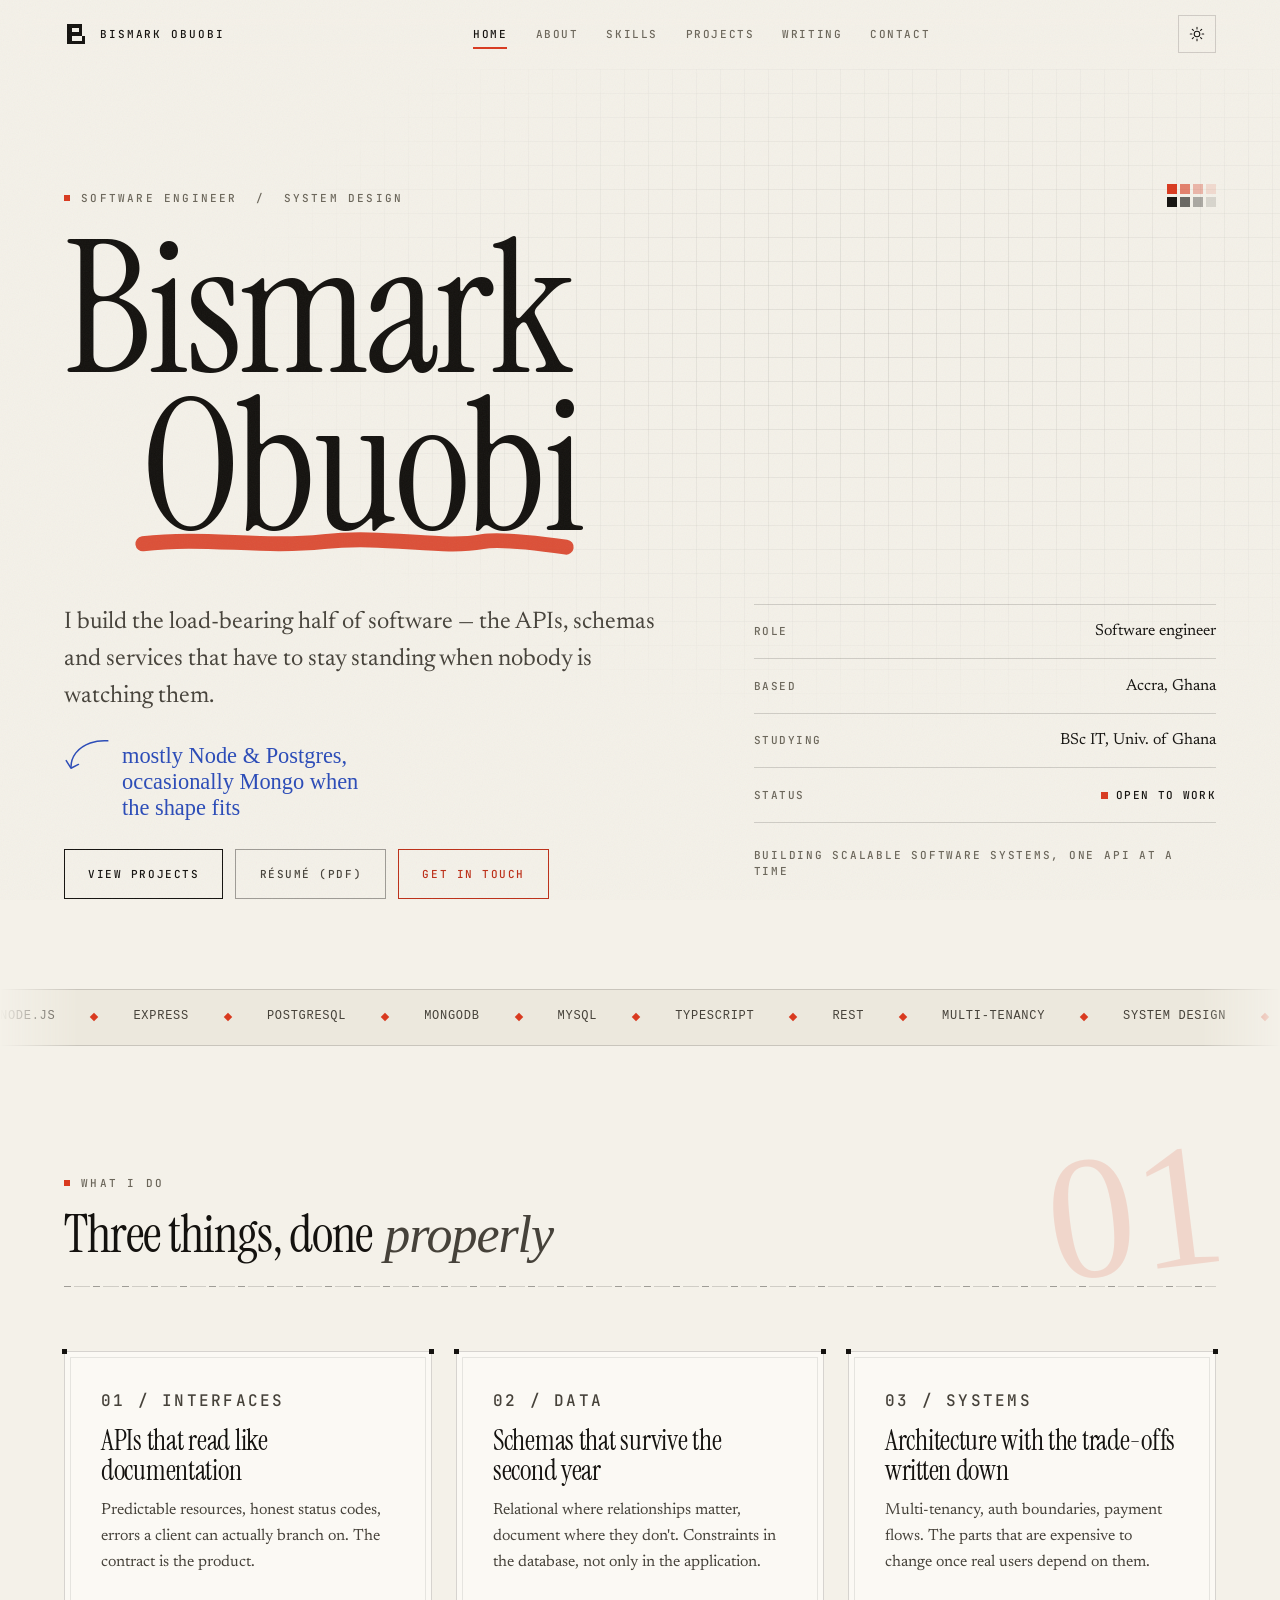
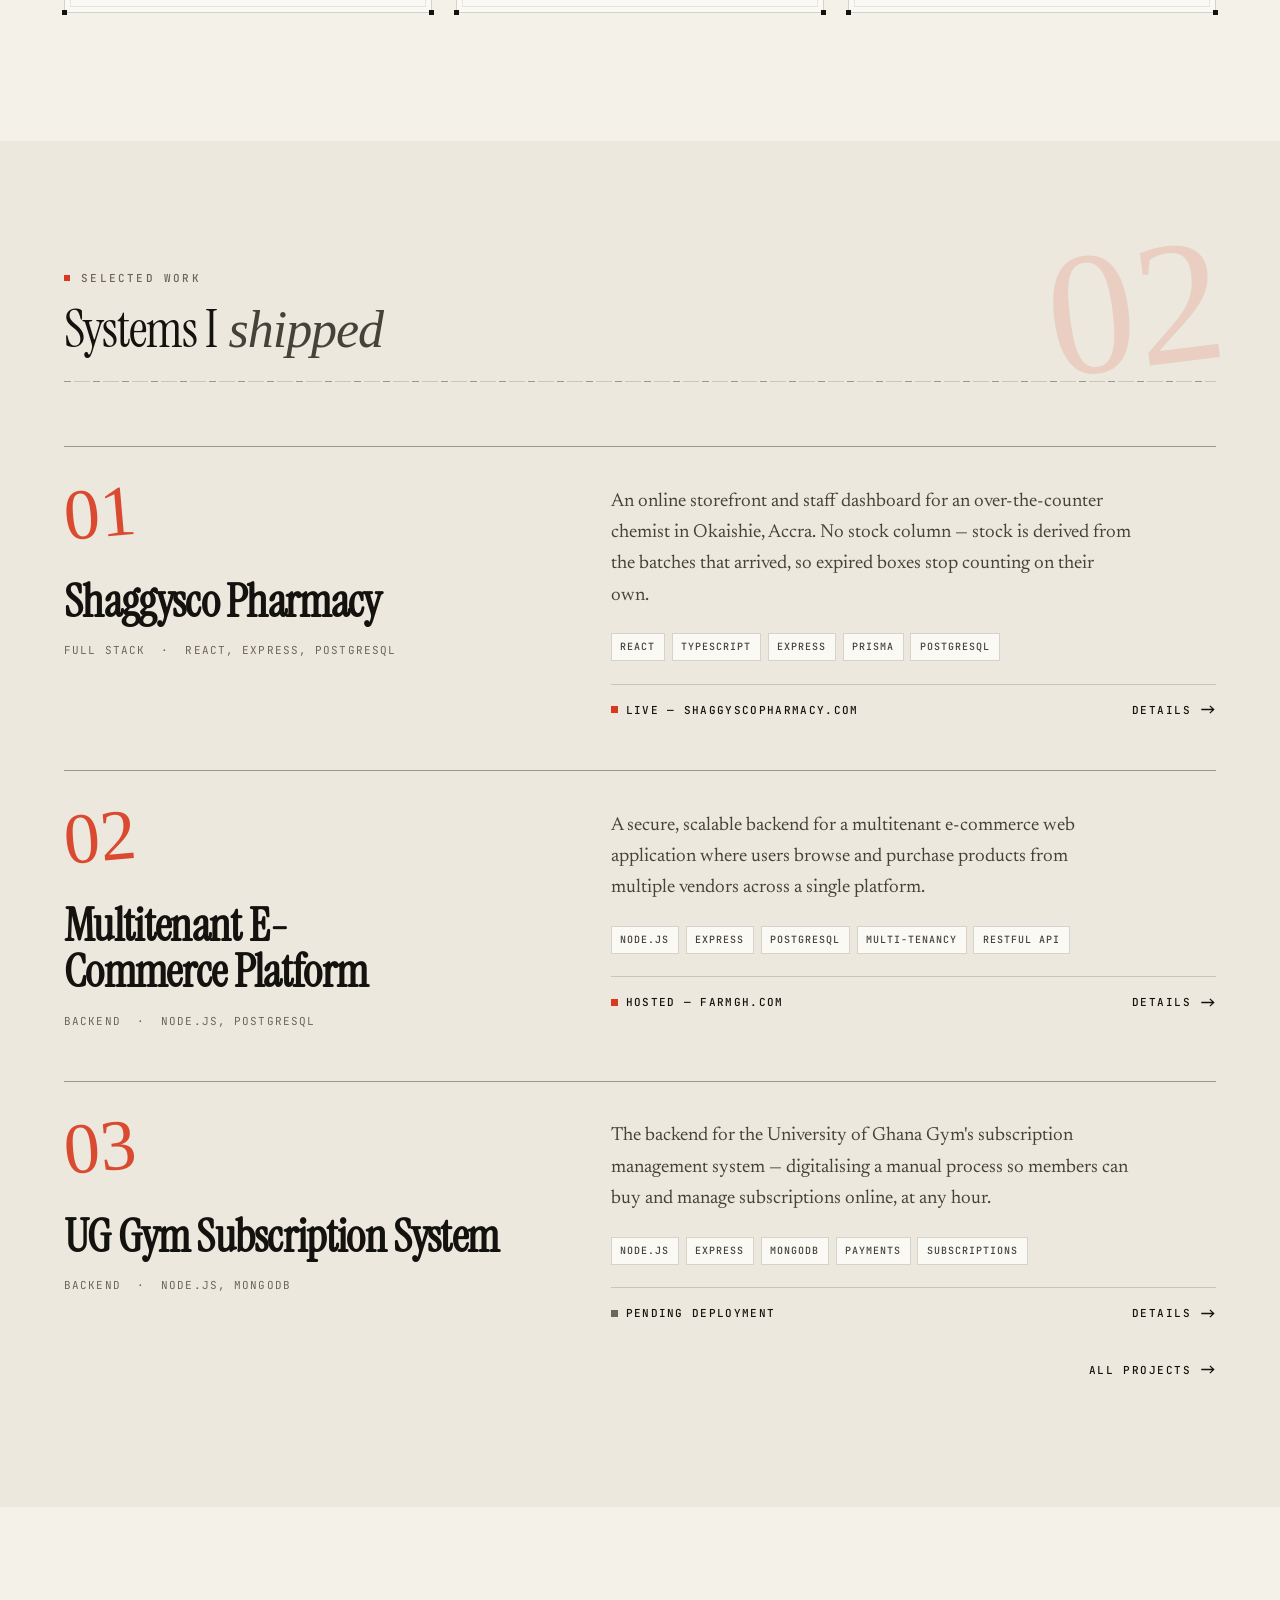
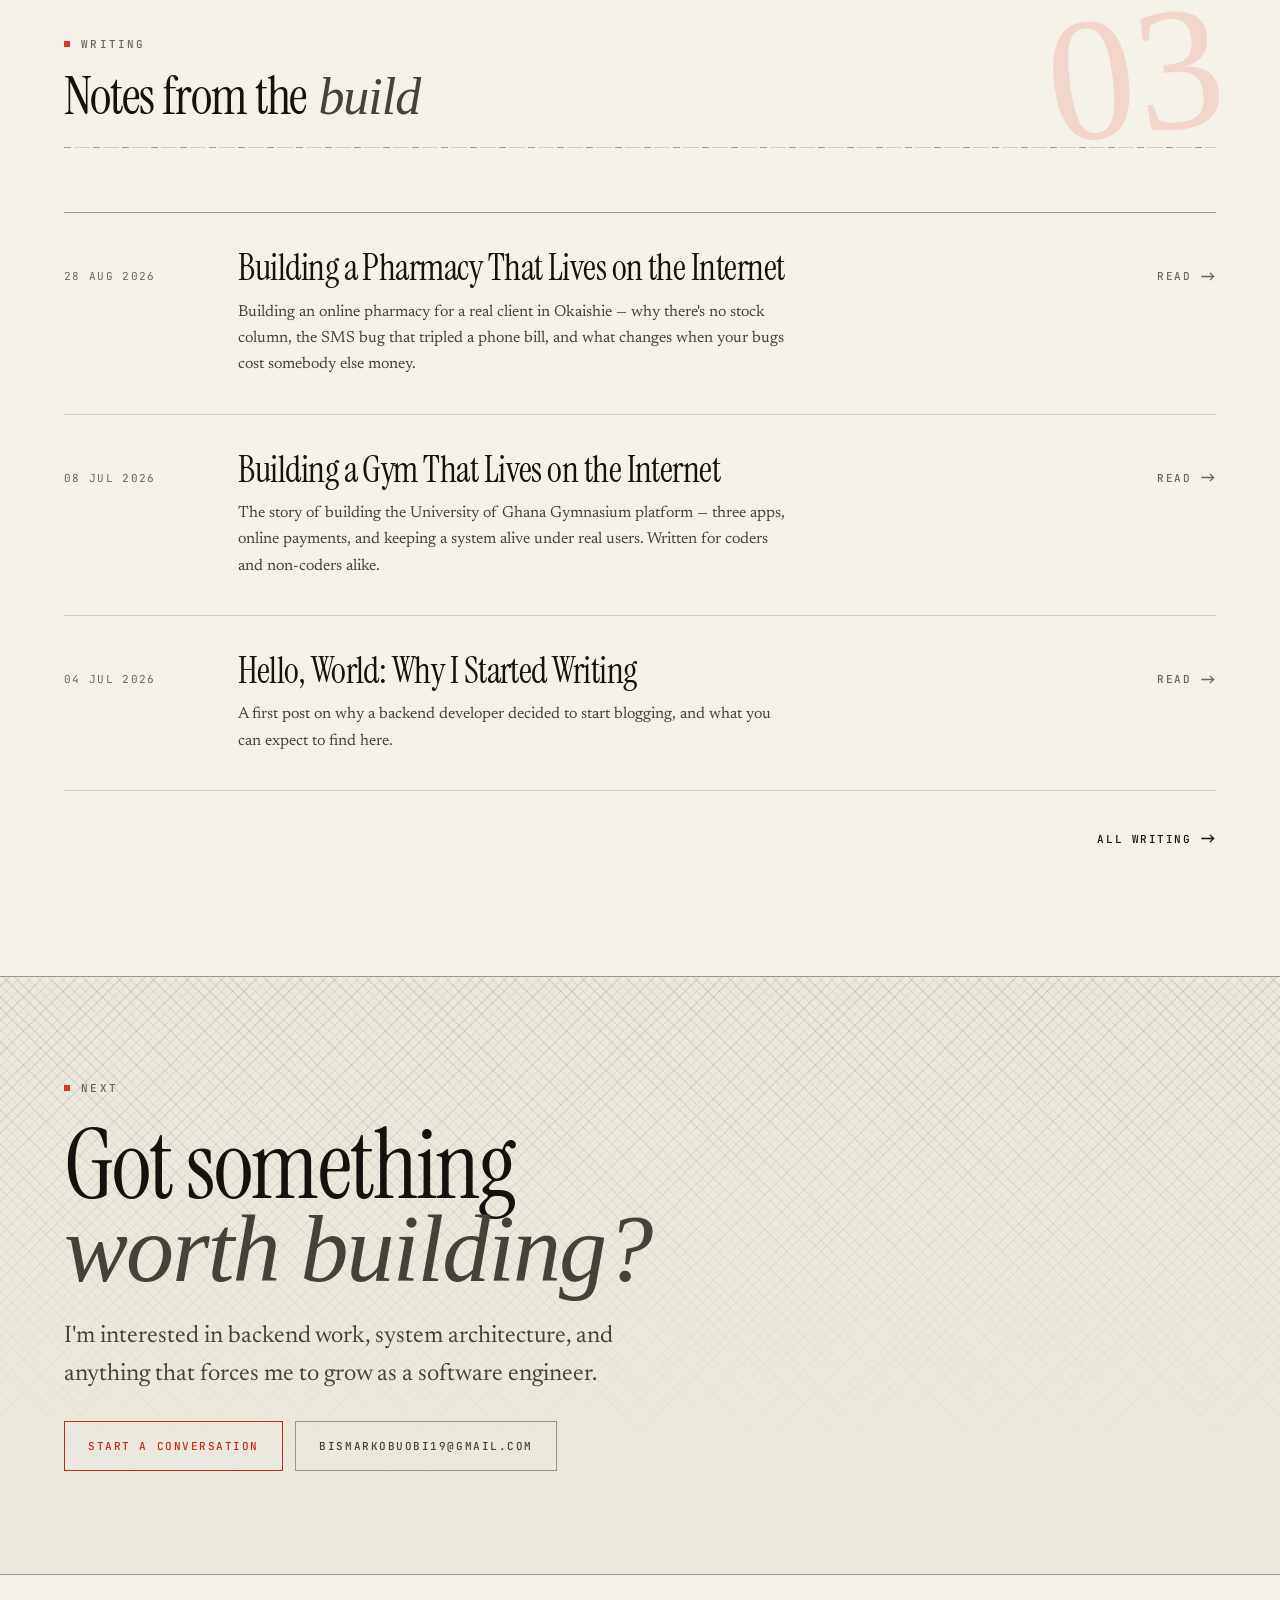
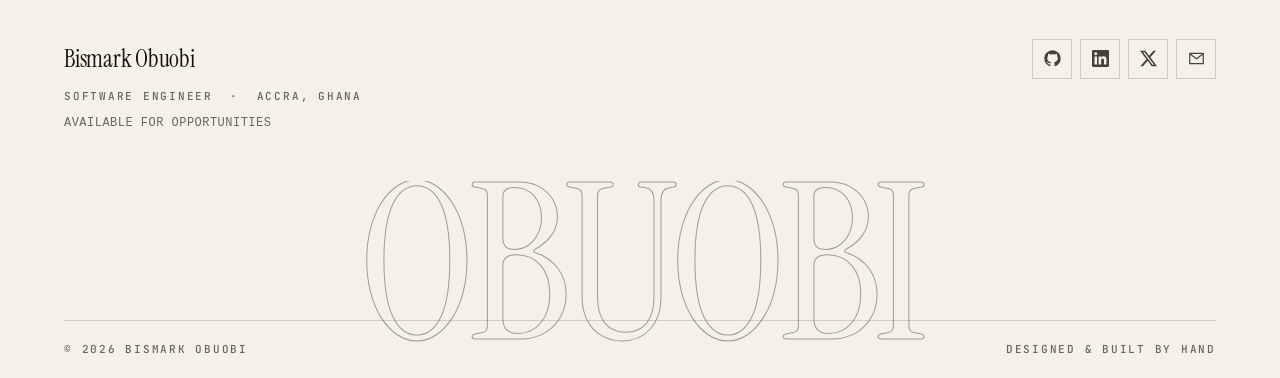
==== commit 648213dd: "Update index.html to reflect accurate professional title and description" ====
--- a/index.html
+++ b/index.html
@@ -3,15 +3,15 @@
 <head>
 <meta charset="UTF-8">
 <meta name="viewport" content="width=device-width, initial-scale=1">
-<title>Bismark Obuobi — Backend Developer</title>
-<meta name="description" content="Bismark Obuobi is a backend developer in Accra, Ghana, building scalable APIs and systems with Node.js, Express, PostgreSQL and MongoDB.">
+<title>Bismark Obuobi — Software Engineer</title>
+<meta name="description" content="Bismark Obuobi is a software engineer in Accra, Ghana, building scalable APIs and systems with Node.js, Express, PostgreSQL and MongoDB.">
 <meta name="author" content="Bismark Obuobi">
 <meta name="theme-color" content="#f4f1e9">
 <link rel="canonical" href="https://www.bismarkobuobi.live/">
 <meta property="og:type" content="website">
 <meta property="og:url" content="https://www.bismarkobuobi.live/">
-<meta property="og:title" content="Bismark Obuobi — Backend Developer">
-<meta property="og:description" content="Backend developer and system design enthusiast, building scalable APIs from Accra, Ghana.">
+<meta property="og:title" content="Bismark Obuobi — Software Engineer">
+<meta property="og:description" content="Software engineer and system design enthusiast, building scalable APIs from Accra, Ghana.">
 <meta name="twitter:card" content="summary">
 <link rel="icon" href="icons/favicon.svg" type="image/svg+xml">
 <link rel="alternate icon" href="icons/favicon.png">
@@ -107,7 +107,7 @@
 
             <div class="hero-top">
                 <p class="eyebrow" data-enter style="--i:0">
-                    <span class="pixel-tick"></span>Backend developer &nbsp;/&nbsp; System design
+                    <span class="pixel-tick"></span>Software engineer &nbsp;/&nbsp; System design
                 </p>
                 <div class="pixel-ramp" data-enter style="--i:1" aria-hidden="true">
                     <span></span><span></span><span></span><span></span>
@@ -146,12 +146,12 @@
 
                 <div class="hero-aside" data-enter style="--i:7">
                     <dl class="hero-facts">
-                        <div><dt>Role</dt><dd>Backend developer</dd></div>
+                        <div><dt>Role</dt><dd>Software engineer</dd></div>
                         <div><dt>Based</dt><dd>Accra, Ghana</dd></div>
                         <div><dt>Studying</dt><dd>BSc IT, Univ. of Ghana</dd></div>
                         <div><dt>Status</dt><dd><span class="chip">Open to work</span></dd></div>
                     </dl>
-                    <p class="micro">Building scalable backend systems, one API at a time</p>
+                    <p class="micro">Building scalable software systems, one API at a time</p>
                 </div>
             </div>
 
@@ -341,7 +341,7 @@
             <h2 class="display display-l" data-reveal style="--i:1">Got something<br><em>worth building?</em></h2>
             <p class="lede lede--wide" data-reveal style="--i:2">
                 I'm interested in backend work, system architecture, and anything that
-                forces me to grow as an engineer.
+                forces me to grow as a software engineer.
             </p>
             <div class="cluster" data-reveal style="--i:3">
                 <a class="btn btn--spray" href="contact.html">Start a conversation</a>
@@ -357,7 +357,7 @@
         <div class="footer-top">
             <div class="footer-blurb">
                 <strong>Bismark Obuobi</strong>
-                <p class="micro">Backend developer &nbsp;·&nbsp; Accra, Ghana</p>
+                <p class="micro">Software engineer &nbsp;·&nbsp; Accra, Ghana</p>
                 <p class="pixel-label">Available for opportunities</p>
             </div>
             <div class="socials">
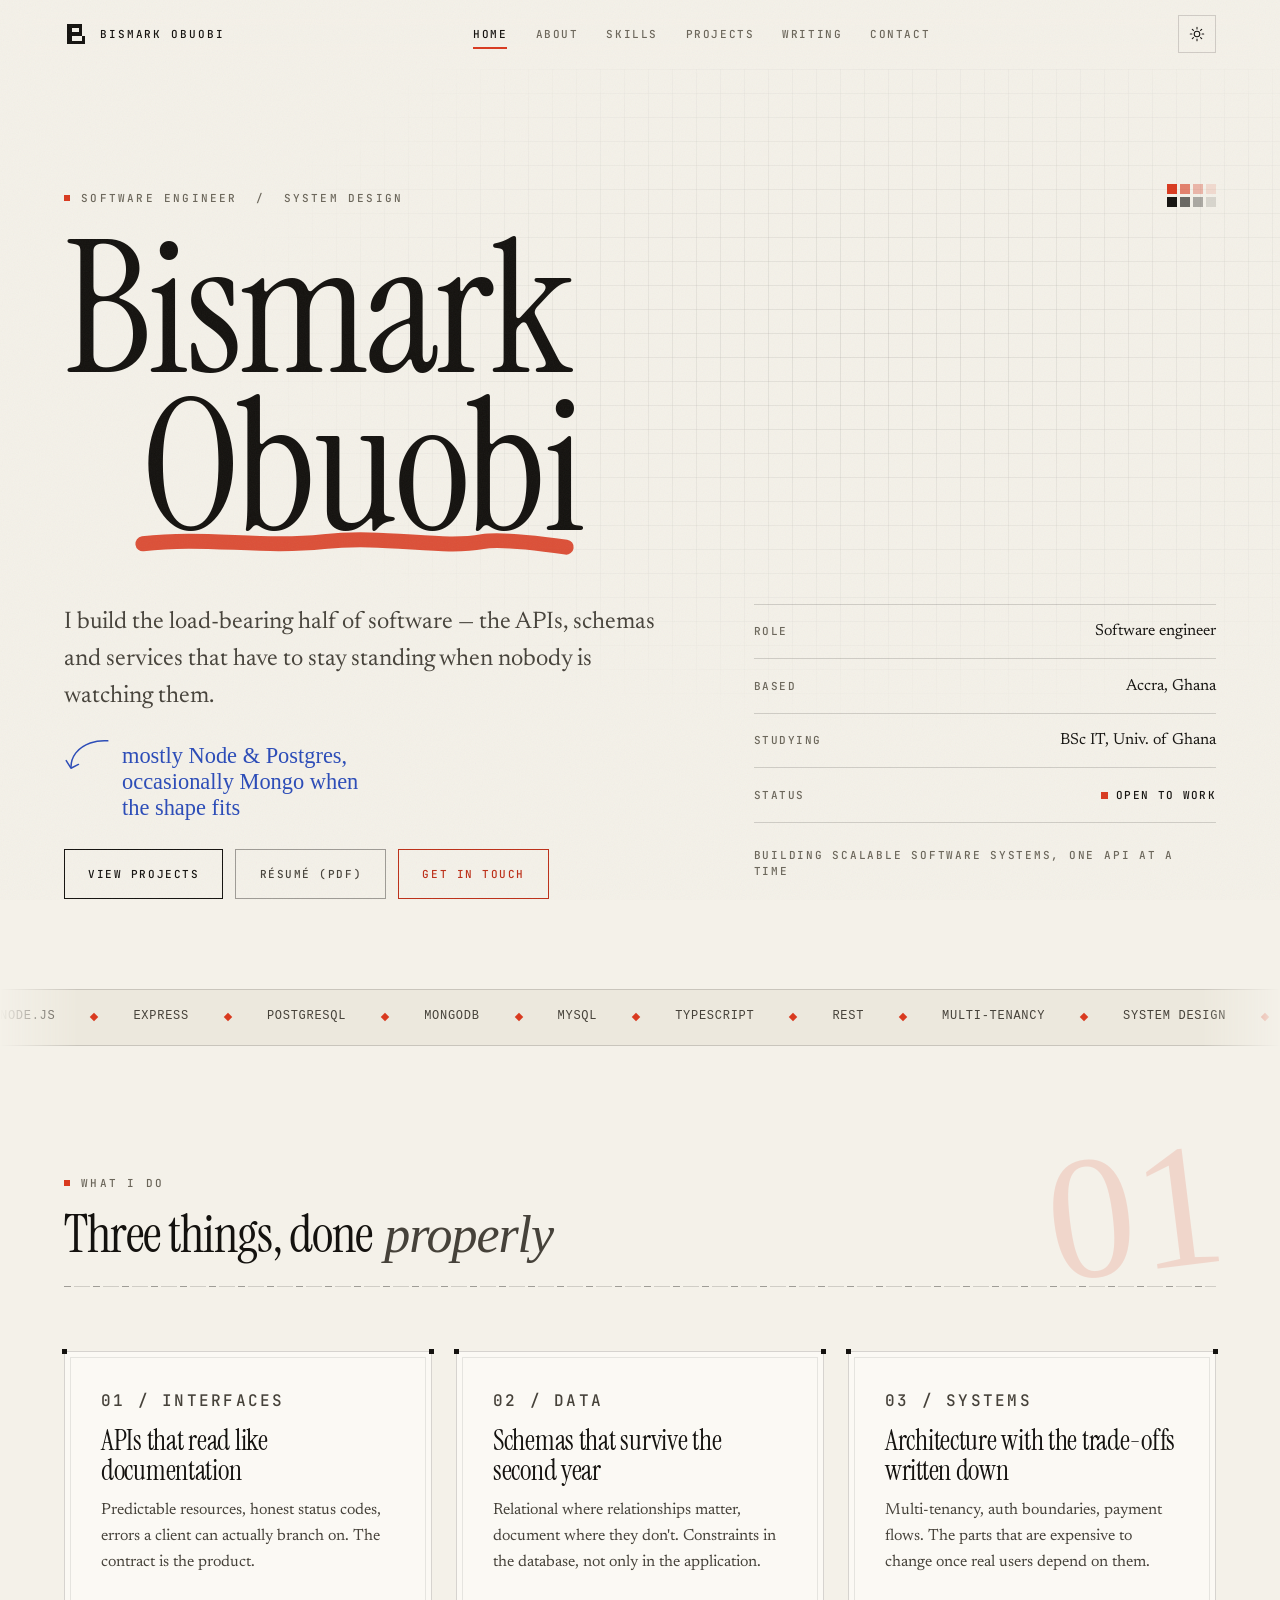
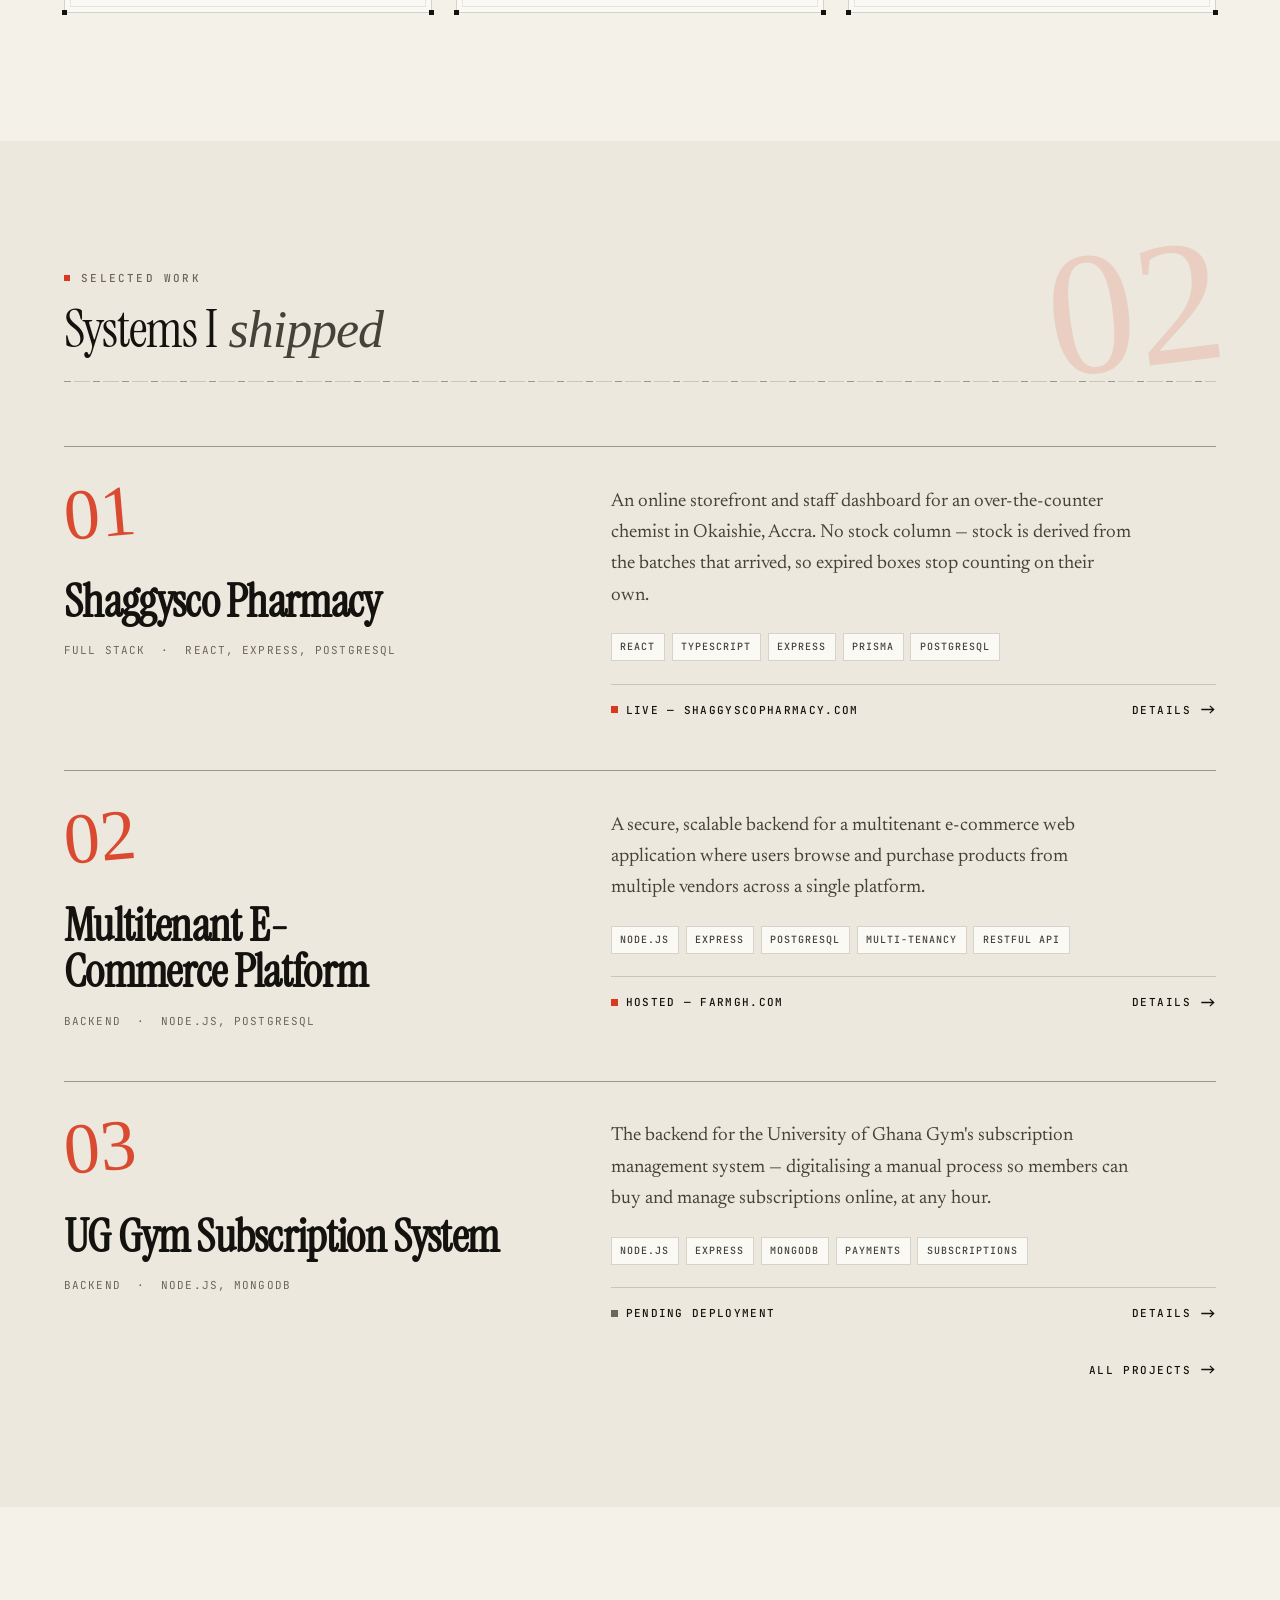
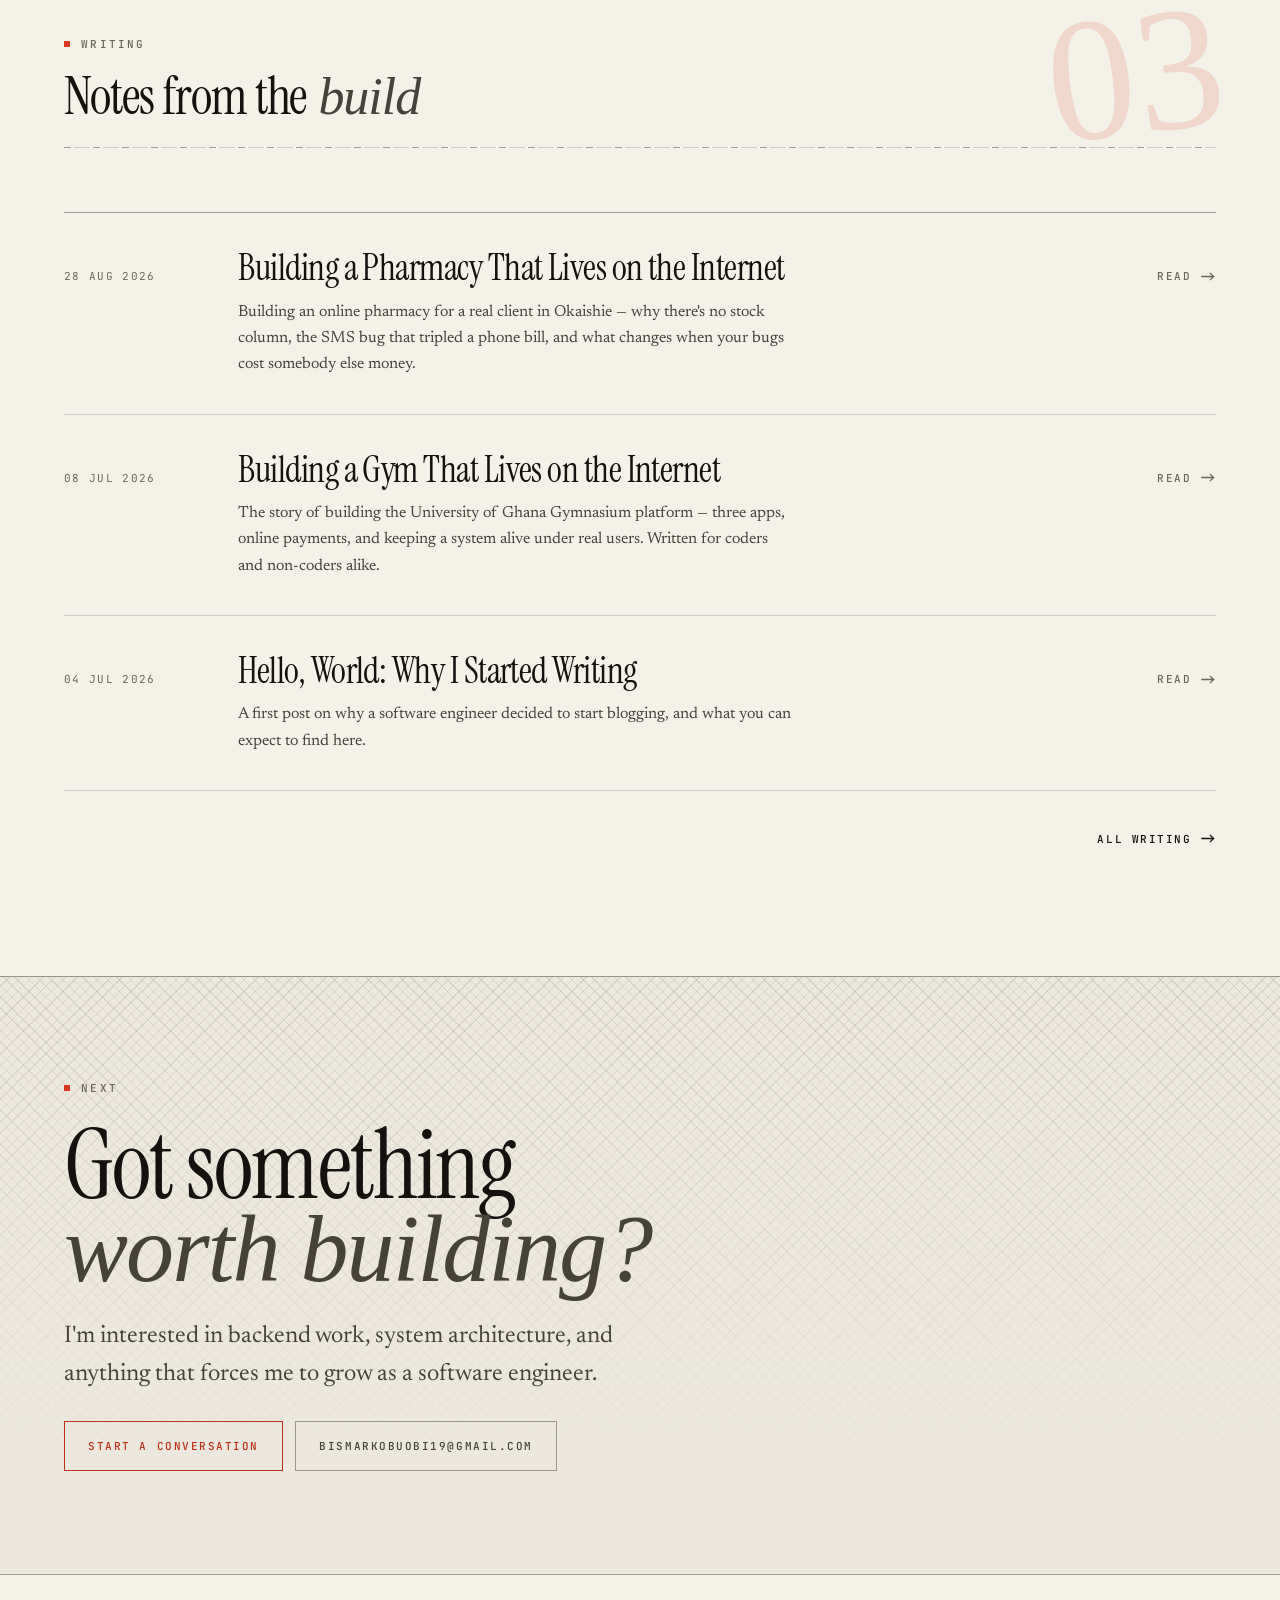
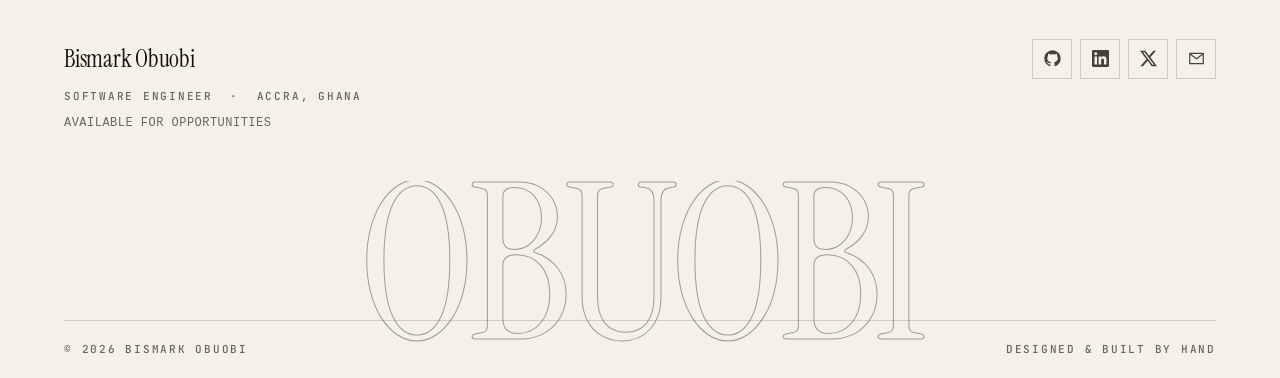
==== commit 360137ee: "Move site from expired custom domain to bismarkobuobi.github.io Remove CNAME and point canonical/og:" ====
--- a/index.html
+++ b/index.html
@@ -7,9 +7,9 @@
 <meta name="description" content="Bismark Obuobi is a software engineer in Accra, Ghana, building scalable APIs and systems with Node.js, Express, PostgreSQL and MongoDB.">
 <meta name="author" content="Bismark Obuobi">
 <meta name="theme-color" content="#f4f1e9">
-<link rel="canonical" href="https://www.bismarkobuobi.live/">
+<link rel="canonical" href="https://bismarkobuobi.github.io/">
 <meta property="og:type" content="website">
-<meta property="og:url" content="https://www.bismarkobuobi.live/">
+<meta property="og:url" content="https://bismarkobuobi.github.io/">
 <meta property="og:title" content="Bismark Obuobi — Software Engineer">
 <meta property="og:description" content="Software engineer and system design enthusiast, building scalable APIs from Accra, Ghana.">
 <meta name="twitter:card" content="summary">
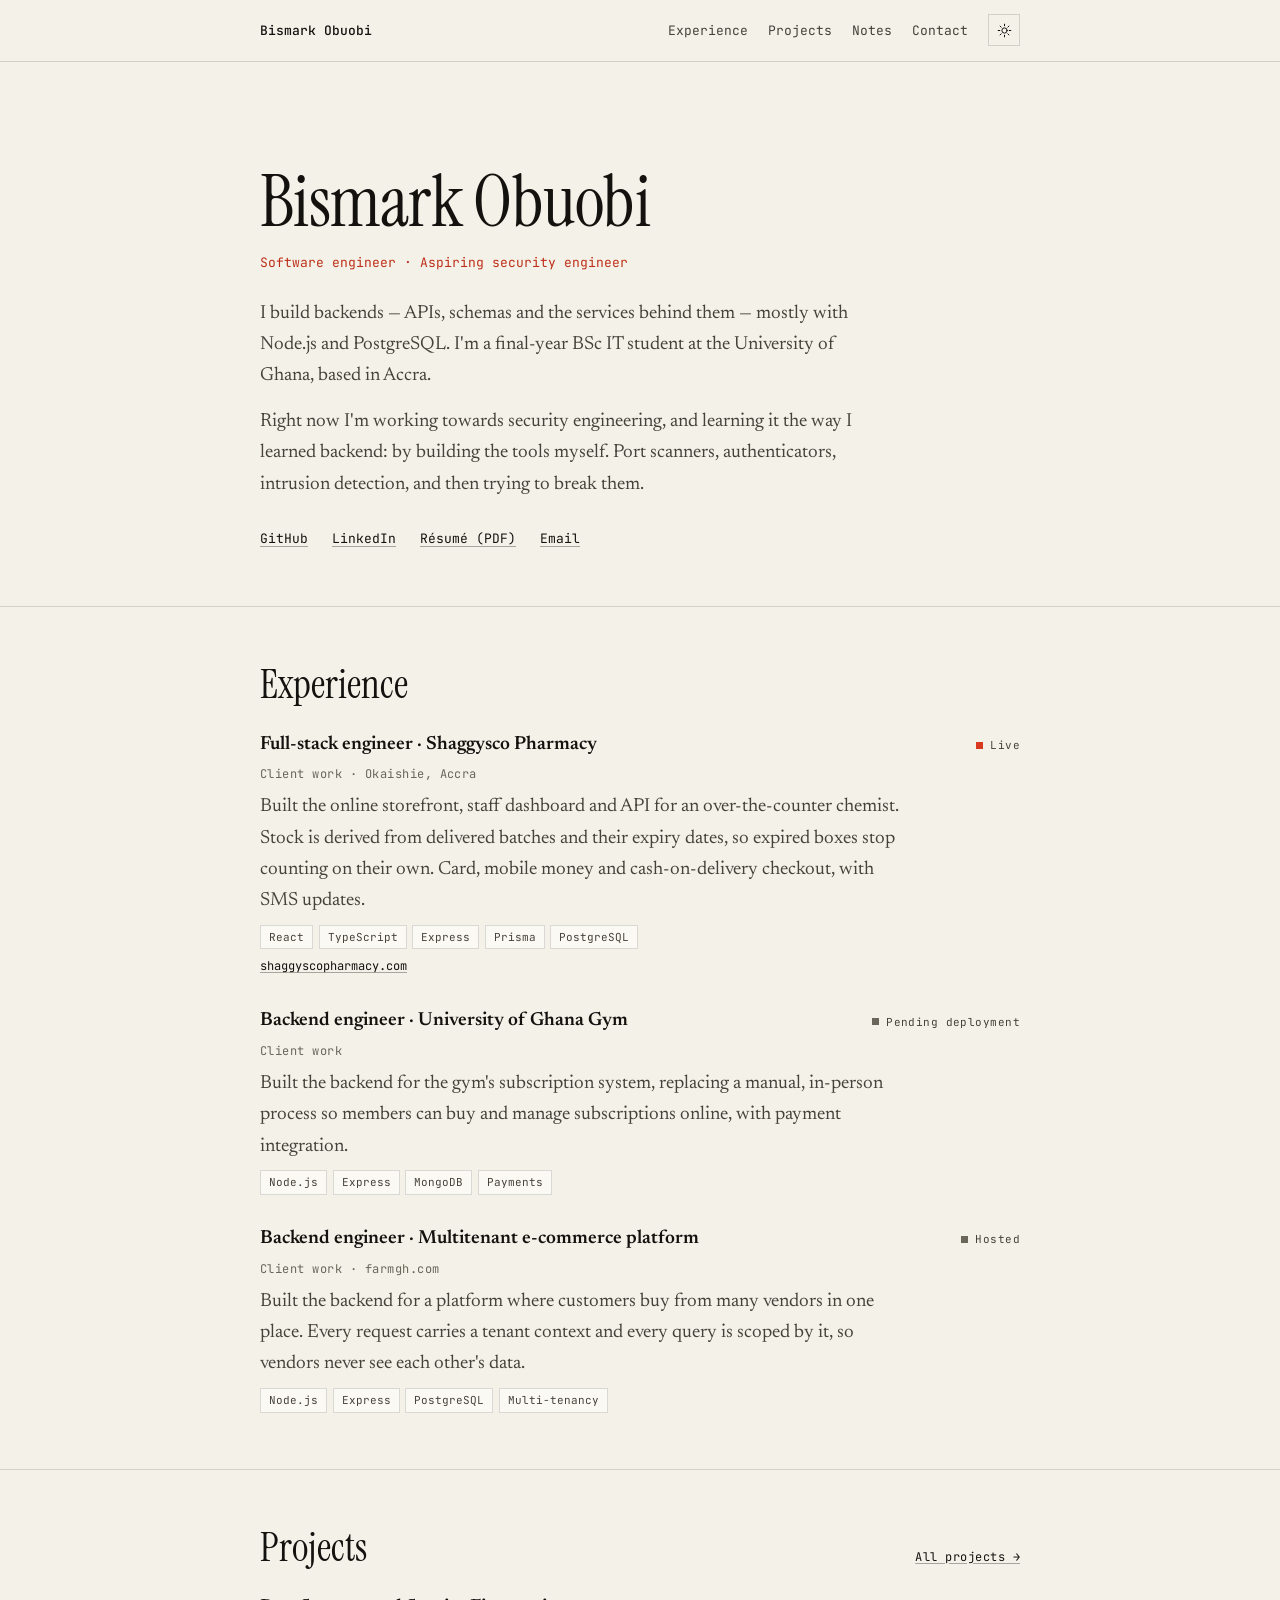
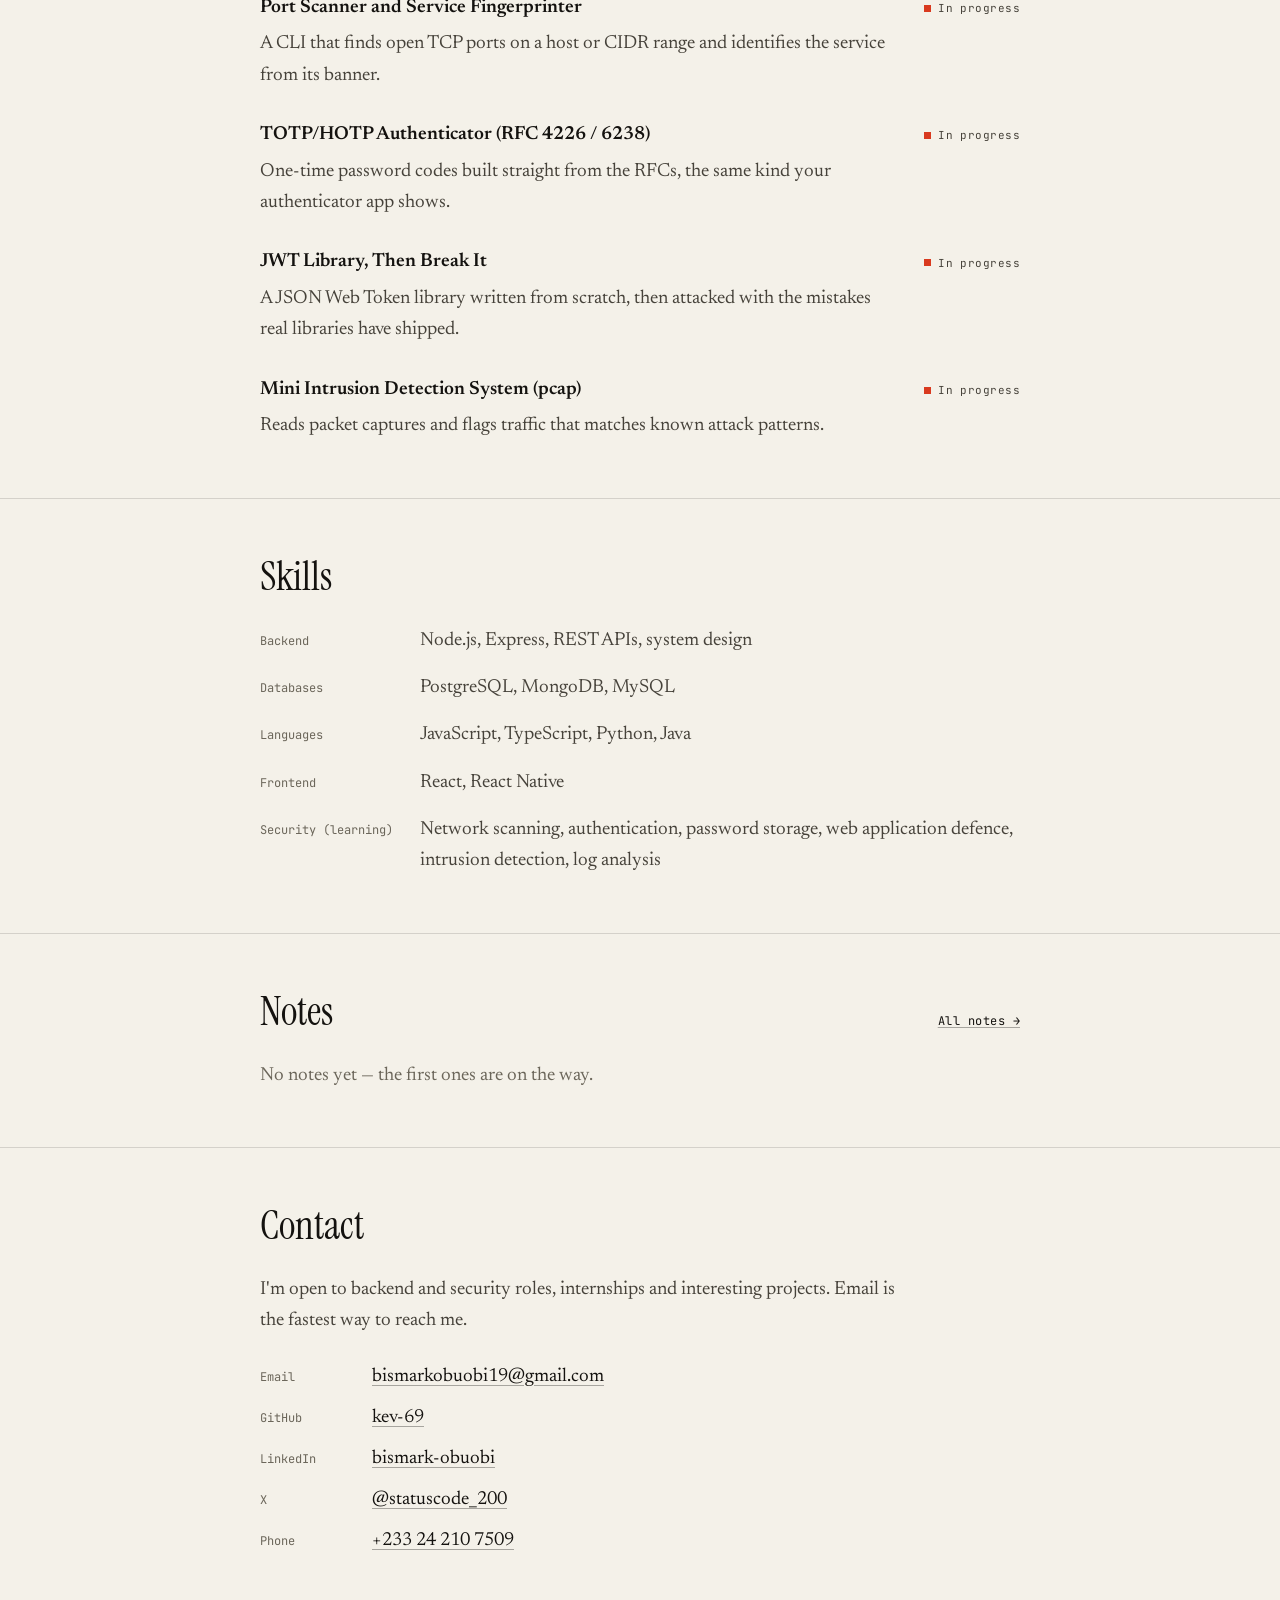
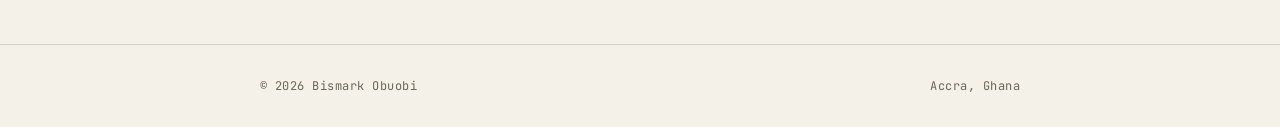
==== commit adbba2d1: "Simplify site: experience section, security projects, short notes - Fold About, Skills and Contact i" ====
--- a/index.html
+++ b/index.html
@@ -4,28 +4,26 @@
 <meta charset="UTF-8">
 <meta name="viewport" content="width=device-width, initial-scale=1">
 <title>Bismark Obuobi — Software Engineer</title>
-<meta name="description" content="Bismark Obuobi is a software engineer in Accra, Ghana, building scalable APIs and systems with Node.js, Express, PostgreSQL and MongoDB.">
+<meta name="description" content="Bismark Obuobi is a software engineer and aspiring security engineer in Accra, Ghana, building backends with Node.js and PostgreSQL and learning security by building the tools.">
 <meta name="author" content="Bismark Obuobi">
 <meta name="theme-color" content="#f4f1e9">
 <link rel="canonical" href="https://bismarkobuobi.github.io/">
 <meta property="og:type" content="website">
 <meta property="og:url" content="https://bismarkobuobi.github.io/">
 <meta property="og:title" content="Bismark Obuobi — Software Engineer">
-<meta property="og:description" content="Software engineer and system design enthusiast, building scalable APIs from Accra, Ghana.">
+<meta property="og:description" content="Software engineer and aspiring security engineer in Accra, Ghana.">
 <meta name="twitter:card" content="summary">
 <link rel="icon" href="icons/favicon.svg" type="image/svg+xml">
 <link rel="alternate icon" href="icons/favicon.png">
 <link rel="preconnect" href="https://fonts.googleapis.com">
 <link rel="preconnect" href="https://fonts.gstatic.com" crossorigin>
-<link rel="stylesheet" href="https://fonts.googleapis.com/css2?family=Caveat:wght@500;600&family=Instrument+Serif:ital@0;1&family=JetBrains+Mono:wght@400;500&family=Newsreader:ital,opsz,wght@0,6..72,300;0,6..72,400;0,6..72,500;0,6..72,600;1,6..72,400&family=Permanent+Marker&family=Silkscreen:wght@400;700&display=swap">
+<link rel="stylesheet" href="https://fonts.googleapis.com/css2?family=Instrument+Serif&family=JetBrains+Mono:wght@400;500&family=Newsreader:ital,opsz,wght@0,6..72,400;0,6..72,600;1,6..72,400&display=swap">
 <link rel="stylesheet" href="styles.css">
 <script>
     (function () {
-        var root = document.documentElement;
-        root.classList.add('js');
         try {
             var stored = localStorage.getItem('theme');
-            if (stored === 'ink' || stored === 'paper') root.setAttribute('data-theme', stored);
+            if (stored === 'ink' || stored === 'paper') document.documentElement.setAttribute('data-theme', stored);
         } catch (e) {}
     })();
 </script>
@@ -36,317 +34,219 @@
 
 <header class="site-header">
     <div class="container header-inner">
-        <a class="wordmark" href="index.html">
-            <svg class="wordmark-glyph" viewBox="0 0 16 16" fill="currentColor" shape-rendering="crispEdges" aria-hidden="true">
-                <rect x="2" y="2" width="3" height="12"/>
-                <rect x="5" y="2" width="6" height="2"/>
-                <rect x="9" y="4" width="2" height="3"/>
-                <rect x="5" y="7" width="6" height="2"/>
-                <rect x="11" y="9" width="2" height="3"/>
-                <rect x="5" y="12" width="8" height="2"/>
-            </svg>
-            <span class="wordmark-text">Bismark Obuobi</span>
-        </a>
-
-        <nav data-nav aria-label="Primary">
-            <ul class="nav-list">
-                <li><a class="nav-link" href="index.html">Home</a></li>
-                <li><a class="nav-link" href="about.html">About</a></li>
-                <li><a class="nav-link" href="skills.html">Skills</a></li>
-                <li><a class="nav-link" href="projects.html">Projects</a></li>
-                <li><a class="nav-link" href="blog.html">Writing</a></li>
-                <li><a class="nav-link" href="contact.html">Contact</a></li>
-            </ul>
-        </nav>
-
-        <div class="header-actions">
-            <button class="theme-toggle" type="button" data-theme-toggle aria-pressed="false" aria-label="Switch to ink theme">
-                <svg class="icon-sun" viewBox="0 0 24 24" fill="none" stroke="currentColor" stroke-width="1.6" stroke-linecap="round" aria-hidden="true">
-                    <circle cx="12" cy="12" r="4.2"/>
-                    <path d="M12 1.9v2.5M12 19.6v2.5M22.1 12h-2.5M4.4 12H1.9M19.1 4.9l-1.8 1.8M6.7 17.3l-1.8 1.8M19.1 19.1l-1.8-1.8M6.7 6.7 4.9 4.9"/>
-                </svg>
-                <svg class="icon-moon" viewBox="0 0 24 24" fill="none" stroke="currentColor" stroke-width="1.6" stroke-linecap="round" stroke-linejoin="round" aria-hidden="true">
-                    <path d="M20.5 14.6A8.8 8.8 0 0 1 9.4 3.5a8.8 8.8 0 1 0 11.1 11.1Z"/>
-                </svg>
-            </button>
-
-            <button class="menu-button" type="button" data-menu-button aria-expanded="false" aria-controls="mobile-menu">
-                <span class="visually-hidden">Menu</span>
-                <span class="menu-bars" aria-hidden="true"><span></span><span></span><span></span></span>
+        <a class="wordmark" href="index.html">Bismark Obuobi</a>
+        <div class="header-nav">
+            <nav aria-label="Primary" data-nav>
+                <ul class="nav-list">
+                    <li><a href="index.html#experience">Experience</a></li>
+                    <li><a href="projects.html">Projects</a></li>
+                    <li><a href="notes.html">Notes</a></li>
+                    <li><a href="index.html#contact">Contact</a></li>
+                </ul>
+            </nav>
+            <button class="theme-toggle" type="button" data-theme-toggle aria-pressed="false" aria-label="Switch to dark theme">
+                <svg class="icon-sun" viewBox="0 0 24 24" fill="none" stroke="currentColor" stroke-width="1.6" stroke-linecap="round" aria-hidden="true"><circle cx="12" cy="12" r="4.2"/><path d="M12 1.9v2.5M12 19.6v2.5M22.1 12h-2.5M4.4 12H1.9M19.1 4.9l-1.8 1.8M6.7 17.3l-1.8 1.8M19.1 19.1l-1.8-1.8M6.7 6.7 4.9 4.9"/></svg>
+                <svg class="icon-moon" viewBox="0 0 24 24" fill="none" stroke="currentColor" stroke-width="1.6" stroke-linecap="round" stroke-linejoin="round" aria-hidden="true"><path d="M20.5 14.6A8.8 8.8 0 0 1 9.4 3.5a8.8 8.8 0 1 0 11.1 11.1Z"/></svg>
             </button>
         </div>
     </div>
 </header>
 
-<div class="mobile-menu" id="mobile-menu" aria-hidden="true" data-nav>
-    <ul class="mobile-menu-list">
-        <li><a class="mobile-menu-link" href="index.html" style="--i:0"><span class="idx">00</span>Home</a></li>
-        <li><a class="mobile-menu-link" href="about.html" style="--i:1"><span class="idx">01</span>About</a></li>
-        <li><a class="mobile-menu-link" href="skills.html" style="--i:2"><span class="idx">02</span>Skills</a></li>
-        <li><a class="mobile-menu-link" href="projects.html" style="--i:3"><span class="idx">03</span>Projects</a></li>
-        <li><a class="mobile-menu-link" href="blog.html" style="--i:4"><span class="idx">04</span>Writing</a></li>
-        <li><a class="mobile-menu-link" href="contact.html" style="--i:5"><span class="idx">05</span>Contact</a></li>
-    </ul>
-    <div class="mobile-menu-foot">
-        <p class="micro">Accra, Ghana</p>
-        <div class="socials">
-            <a class="social" href="https://github.com/kev-69" target="_blank" rel="noopener noreferrer" aria-label="GitHub"><svg viewBox="0 0 24 24" fill="currentColor" aria-hidden="true"><path d="M12 .5C5.73.5.5 5.73.5 12a11.5 11.5 0 0 0 7.86 10.92c.58.1.79-.25.79-.56v-2c-3.2.7-3.88-1.54-3.88-1.54-.53-1.34-1.29-1.7-1.29-1.7-1.05-.72.08-.7.08-.7 1.16.08 1.77 1.19 1.77 1.19 1.03 1.77 2.7 1.26 3.36.96.1-.75.4-1.26.73-1.55-2.55-.29-5.24-1.28-5.24-5.69 0-1.26.45-2.29 1.19-3.1-.12-.29-.52-1.46.11-3.05 0 0 .97-.31 3.18 1.18a11 11 0 0 1 5.79 0c2.2-1.49 3.17-1.18 3.17-1.18.63 1.59.24 2.76.12 3.05.74.81 1.18 1.84 1.18 3.1 0 4.42-2.69 5.4-5.25 5.68.41.36.78 1.06.78 2.14v3.17c0 .31.21.67.8.56A11.5 11.5 0 0 0 23.5 12C23.5 5.73 18.27.5 12 .5Z"/></svg></a>
-            <a class="social" href="https://www.linkedin.com/in/bismark-obuobi-5a473730a/" target="_blank" rel="noopener noreferrer" aria-label="LinkedIn"><svg viewBox="0 0 24 24" fill="currentColor" aria-hidden="true"><path d="M20.45 20.45h-3.56v-5.57c0-1.33-.02-3.04-1.85-3.04-1.85 0-2.14 1.45-2.14 2.94v5.67H9.35V9h3.41v1.56h.05a3.74 3.74 0 0 1 3.37-1.85c3.6 0 4.27 2.37 4.27 5.46v6.28ZM5.34 7.43a2.07 2.07 0 1 1 0-4.14 2.07 2.07 0 0 1 0 4.14ZM7.12 20.45H3.56V9h3.56v11.45ZM22.22 0H1.77C.79 0 0 .77 0 1.72v20.56C0 23.23.79 24 1.77 24h20.45c.98 0 1.78-.77 1.78-1.72V1.72C24 .77 23.2 0 22.22 0Z"/></svg></a>
-            <a class="social" href="https://twitter.com/statuscode_200" target="_blank" rel="noopener noreferrer" aria-label="X"><svg viewBox="0 0 24 24" fill="currentColor" aria-hidden="true"><path d="M18.9 1.15h3.68l-8.04 9.19L24 22.85h-7.41l-5.8-7.58-6.64 7.58H.46l8.6-9.83L0 1.15h7.59l5.24 6.93 6.07-6.93Zm-1.3 19.5h2.04L6.49 3.24H4.3l13.3 17.41Z"/></svg></a>
-            <a class="social" href="mailto:bismarkobuobi19@gmail.com" aria-label="Email"><svg viewBox="0 0 24 24" fill="none" stroke="currentColor" stroke-width="1.7" stroke-linejoin="round" aria-hidden="true"><rect x="2.5" y="4.75" width="19" height="14.5"/><path d="m2.9 5.6 9.1 6.9 9.1-6.9"/></svg></a>
-        </div>
-    </div>
-</div>
-
 <main id="main">
 
-    <!-- ============================================================ HERO -->
-    <section class="hero">
-        <div class="hero-grid grid-paper" aria-hidden="true"></div>
-        <div class="container hero-inner">
-
-            <div class="hero-top">
-                <p class="eyebrow" data-enter style="--i:0">
-                    <span class="pixel-tick"></span>Software engineer &nbsp;/&nbsp; System design
-                </p>
-                <div class="pixel-ramp" data-enter style="--i:1" aria-hidden="true">
-                    <span></span><span></span><span></span><span></span>
-                    <span></span><span></span><span></span><span></span>
-                </div>
-            </div>
-
-            <h1 class="hero-name">
-                <span class="display display-xl" data-enter style="--i:1">Bismark</span>
-                <span class="display display-xl line-2" data-enter style="--i:2">Obuobi<svg class="sweep" viewBox="0 0 600 40" preserveAspectRatio="none" aria-hidden="true">
-                    <path pathLength="1" d="M8 27C90 20 168 31 254 25s160 7 216 0c26-3 82 2 114 5"/>
-                </svg></span>
-            </h1>
-
-            <div class="hero-body">
-                <div class="hero-lede-wrap">
-                    <p class="lede lede--wide" data-enter style="--i:4">
-                        I build the load-bearing half of software — the APIs, schemas and
-                        services that have to stay standing when nobody is watching them.
+    <!-- ============================================================ INTRO -->
+    <section class="intro">
+        <div class="container">
+            <h1>Bismark Obuobi</h1>
+            <p class="intro-role">Software engineer · Aspiring security engineer</p>
+
+            <p class="intro-text">
+                I build backends &mdash; APIs, schemas and the services behind them &mdash;
+                mostly with Node.js and PostgreSQL. I'm a final-year BSc IT student at
+                the University of Ghana, based in Accra.
+            </p>
+            <p class="intro-text">
+                Right now I'm working towards security engineering, and learning it the
+                way I learned backend: by building the tools myself. Port scanners,
+                authenticators, intrusion detection, and then trying to break them.
+            </p>
+
+            <div class="intro-links">
+                <a class="link" href="https://github.com/kev-69" target="_blank" rel="noopener noreferrer">GitHub</a>
+                <a class="link" href="https://www.linkedin.com/in/bismark-obuobi-5a473730a/" target="_blank" rel="noopener noreferrer">LinkedIn</a>
+                <a class="link" href="docs/bismarkobuobi_resume.pdf" target="_blank" rel="noopener">Résumé (PDF)</a>
+                <a class="link" href="mailto:bismarkobuobi19@gmail.com">Email</a>
+            </div>
+        </div>
+    </section>
+
+    <!-- ======================================================= EXPERIENCE -->
+    <section class="section" id="experience">
+        <div class="container">
+            <div class="section-head">
+                <h2 class="section-title">Experience</h2>
+            </div>
+
+            <div class="entries">
+                <article class="entry">
+                    <div class="entry-top">
+                        <h3 class="entry-title">Full-stack engineer &middot; Shaggysco Pharmacy</h3>
+                        <span class="status">Live</span>
+                    </div>
+                    <p class="micro">Client work &middot; Okaishie, Accra</p>
+                    <p class="entry-desc">
+                        Built the online storefront, staff dashboard and API for an
+                        over-the-counter chemist. Stock is derived from delivered batches and
+                        their expiry dates, so expired boxes stop counting on their own.
+                        Card, mobile money and cash-on-delivery checkout, with SMS updates.
                     </p>
-
-                    <div class="hero-note" data-enter style="--i:5">
-                        <svg viewBox="0 0 48 36" fill="none" stroke="currentColor" stroke-width="1.6" stroke-linecap="round" stroke-linejoin="round" aria-hidden="true" style="color: var(--blueprint)">
-                            <path d="M46 3C34 2 20 6 12 16c-3 4-5 9-5 15"/>
-                            <path d="M2 24l5 8 8-4"/>
-                        </svg>
-                        <p class="annotation">mostly Node &amp; Postgres, occasionally Mongo when the shape fits</p>
-                    </div>
-
-                    <div class="hero-actions" data-enter style="--i:6">
-                        <a class="btn" href="projects.html">View projects</a>
-                        <a class="btn btn--ghost" href="docs/bismarkobuobi_resume.pdf" target="_blank" rel="noopener">Résumé (PDF)</a>
-                        <a class="btn btn--spray" href="contact.html">Get in touch</a>
-                    </div>
-                </div>
-
-                <div class="hero-aside" data-enter style="--i:7">
-                    <dl class="hero-facts">
-                        <div><dt>Role</dt><dd>Software engineer</dd></div>
-                        <div><dt>Based</dt><dd>Accra, Ghana</dd></div>
-                        <div><dt>Studying</dt><dd>BSc IT, Univ. of Ghana</dd></div>
-                        <div><dt>Status</dt><dd><span class="chip">Open to work</span></dd></div>
-                    </dl>
-                    <p class="micro">Building scalable software systems, one API at a time</p>
-                </div>
-            </div>
-
-        </div>
-    </section>
-
-    <!-- ========================================================= MARQUEE -->
-    <div class="marquee" aria-hidden="true">
-        <div class="marquee-track">
-            <span>Node.js</span><i></i>
-            <span>Express</span><i></i>
-            <span>PostgreSQL</span><i></i>
-            <span>MongoDB</span><i></i>
-            <span>MySQL</span><i></i>
-            <span>TypeScript</span><i></i>
-            <span>REST</span><i></i>
-            <span>Multi-tenancy</span><i></i>
-            <span>System design</span><i></i>
-            <span>React</span><i></i>
-            <span>React Native</span><i></i>
-        </div>
-    </div>
-
-    <!-- ======================================================= WHAT I DO -->
-    <section class="section">
-        <div class="container">
-            <div class="section-head" data-reveal>
-                <span class="tag-numeral" aria-hidden="true">01</span>
-                <p class="eyebrow"><span class="pixel-tick"></span>What I do</p>
-                <h2 class="display display-m">Three things, done<em> properly</em></h2>
-                <div class="rule"></div>
-            </div>
-
-            <div class="tri-grid" data-reveal-group>
-                <article class="panel" data-reveal>
-                    <p class="panel-num">01 / Interfaces</p>
-                    <h3 class="panel-title">APIs that read like documentation</h3>
-                    <p>
-                        Predictable resources, honest status codes, errors a client can
-                        actually branch on. The contract is the product.
+                    <div class="tag-row">
+                        <span class="tag">React</span>
+                        <span class="tag">TypeScript</span>
+                        <span class="tag">Express</span>
+                        <span class="tag">Prisma</span>
+                        <span class="tag">PostgreSQL</span>
+                    </div>
+                    <div class="entry-links">
+                        <a class="link" href="https://shaggyscopharmacy.com" target="_blank" rel="noopener noreferrer">shaggyscopharmacy.com</a>
+                    </div>
+                </article>
+
+                <article class="entry">
+                    <div class="entry-top">
+                        <h3 class="entry-title">Backend engineer &middot; University of Ghana Gym</h3>
+                        <span class="status status--muted">Pending deployment</span>
+                    </div>
+                    <p class="micro">Client work</p>
+                    <p class="entry-desc">
+                        Built the backend for the gym's subscription system, replacing a
+                        manual, in-person process so members can buy and manage
+                        subscriptions online, with payment integration.
                     </p>
-                </article>
-
-                <article class="panel" data-reveal>
-                    <p class="panel-num">02 / Data</p>
-                    <h3 class="panel-title">Schemas that survive the second year</h3>
-                    <p>
-                        Relational where relationships matter, document where they don't.
-                        Constraints in the database, not only in the application.
+                    <div class="tag-row">
+                        <span class="tag">Node.js</span>
+                        <span class="tag">Express</span>
+                        <span class="tag">MongoDB</span>
+                        <span class="tag">Payments</span>
+                    </div>
+                </article>
+
+                <article class="entry">
+                    <div class="entry-top">
+                        <h3 class="entry-title">Backend engineer &middot; Multitenant e-commerce platform</h3>
+                        <span class="status status--muted">Hosted</span>
+                    </div>
+                    <p class="micro">Client work &middot; farmgh.com</p>
+                    <p class="entry-desc">
+                        Built the backend for a platform where customers buy from many
+                        vendors in one place. Every request carries a tenant context and
+                        every query is scoped by it, so vendors never see each other's data.
                     </p>
-                </article>
-
-                <article class="panel" data-reveal>
-                    <p class="panel-num">03 / Systems</p>
-                    <h3 class="panel-title">Architecture with the trade-offs written down</h3>
-                    <p>
-                        Multi-tenancy, auth boundaries, payment flows. The parts that are
-                        expensive to change once real users depend on them.
-                    </p>
-                </article>
-            </div>
-        </div>
-    </section>
-
-    <!-- =================================================== SELECTED WORK -->
-    <section class="section section--sunken">
-        <div class="container">
-            <div class="section-head" data-reveal>
-                <span class="tag-numeral" aria-hidden="true">02</span>
-                <p class="eyebrow"><span class="pixel-tick"></span>Selected work</p>
-                <h2 class="display display-m">Systems I<em> shipped</em></h2>
-                <div class="rule"></div>
-            </div>
-
-            <div class="work-list">
-                <article class="work-item" data-reveal>
-                    <div class="work-head">
-                        <span class="work-index" aria-hidden="true">01</span>
-                        <h3 class="work-title">Shaggysco Pharmacy</h3>
-                        <p class="work-meta">Full stack &nbsp;·&nbsp; React, Express, PostgreSQL</p>
-                    </div>
-                    <div class="work-body">
-                        <p class="work-desc">
-                            An online storefront and staff dashboard for an
-                            over-the-counter chemist in Okaishie, Accra. No stock column
-                            &mdash; stock is derived from the batches that arrived, so
-                            expired boxes stop counting on their own.
-                        </p>
-                        <div class="tag-row">
-                            <span class="tag">React</span>
-                            <span class="tag">TypeScript</span>
-                            <span class="tag">Express</span>
-                            <span class="tag">Prisma</span>
-                            <span class="tag">PostgreSQL</span>
-                        </div>
-                        <div class="work-foot">
-                            <span class="chip">Live &mdash; shaggyscopharmacy.com</span>
-                            <a class="arrow-link" href="projects.html">Details<svg viewBox="0 0 16 10" fill="none" aria-hidden="true"><path d="M0 5h13.5M9.5 1 13.8 5 9.5 9" stroke="currentColor" stroke-width="1.4"/></svg></a>
-                        </div>
-                    </div>
-                </article>
-
-                <article class="work-item" data-reveal>
-                    <div class="work-head">
-                        <span class="work-index" aria-hidden="true">02</span>
-                        <h3 class="work-title">Multitenant E-Commerce Platform</h3>
-                        <p class="work-meta">Backend &nbsp;·&nbsp; Node.js, PostgreSQL</p>
-                    </div>
-                    <div class="work-body">
-                        <p class="work-desc">
-                            A secure, scalable backend for a multitenant e-commerce web
-                            application where users browse and purchase products from
-                            multiple vendors across a single platform.
-                        </p>
-                        <div class="tag-row">
-                            <span class="tag">Node.js</span>
-                            <span class="tag">Express</span>
-                            <span class="tag">PostgreSQL</span>
-                            <span class="tag">Multi-tenancy</span>
-                            <span class="tag">RESTful API</span>
-                        </div>
-                        <div class="work-foot">
-                            <span class="chip">Hosted &mdash; farmgh.com</span>
-                            <a class="arrow-link" href="projects.html">Details<svg viewBox="0 0 16 10" fill="none" aria-hidden="true"><path d="M0 5h13.5M9.5 1 13.8 5 9.5 9" stroke="currentColor" stroke-width="1.4"/></svg></a>
-                        </div>
-                    </div>
-                </article>
-
-                <article class="work-item" data-reveal>
-                    <div class="work-head">
-                        <span class="work-index" aria-hidden="true">03</span>
-                        <h3 class="work-title">UG Gym Subscription System</h3>
-                        <p class="work-meta">Backend &nbsp;·&nbsp; Node.js, MongoDB</p>
-                    </div>
-                    <div class="work-body">
-                        <p class="work-desc">
-                            The backend for the University of Ghana Gym's subscription
-                            management system &mdash; digitalising a manual process so members
-                            can buy and manage subscriptions online, at any hour.
-                        </p>
-                        <div class="tag-row">
-                            <span class="tag">Node.js</span>
-                            <span class="tag">Express</span>
-                            <span class="tag">MongoDB</span>
-                            <span class="tag">Payments</span>
-                            <span class="tag">Subscriptions</span>
-                        </div>
-                        <div class="work-foot">
-                            <span class="chip chip--pending">Pending deployment</span>
-                            <a class="arrow-link" href="projects.html">Details<svg viewBox="0 0 16 10" fill="none" aria-hidden="true"><path d="M0 5h13.5M9.5 1 13.8 5 9.5 9" stroke="currentColor" stroke-width="1.4"/></svg></a>
-                        </div>
-                    </div>
-                </article>
-            </div>
-
-            <div class="section-foot">
-                <a class="arrow-link" href="projects.html">All projects<svg viewBox="0 0 16 10" fill="none" aria-hidden="true"><path d="M0 5h13.5M9.5 1 13.8 5 9.5 9" stroke="currentColor" stroke-width="1.4"/></svg></a>
-            </div>
-        </div>
-    </section>
-
-    <!-- ================================================= RECENT WRITING -->
-    <section class="section">
-        <div class="container">
-            <div class="section-head" data-reveal>
-                <span class="tag-numeral" aria-hidden="true">03</span>
-                <p class="eyebrow"><span class="pixel-tick"></span>Writing</p>
-                <h2 class="display display-m">Notes from the<em> build</em></h2>
-                <div class="rule"></div>
-            </div>
-
-            <div class="post-list" id="recent-posts">
-                <p class="loading-state">Loading posts…</p>
-            </div>
-
-            <div class="section-foot">
-                <a class="arrow-link" href="blog.html">All writing<svg viewBox="0 0 16 10" fill="none" aria-hidden="true"><path d="M0 5h13.5M9.5 1 13.8 5 9.5 9" stroke="currentColor" stroke-width="1.4"/></svg></a>
-            </div>
-        </div>
-    </section>
-
-    <!-- ======================================================== CTA BAND -->
-    <section class="cta-band">
-        <div class="cta-band-hatch hatch--cross" aria-hidden="true"></div>
-        <div class="container cta-inner">
-            <p class="eyebrow" data-reveal><span class="pixel-tick"></span>Next</p>
-            <h2 class="display display-l" data-reveal style="--i:1">Got something<br><em>worth building?</em></h2>
-            <p class="lede lede--wide" data-reveal style="--i:2">
-                I'm interested in backend work, system architecture, and anything that
-                forces me to grow as a software engineer.
+                    <div class="tag-row">
+                        <span class="tag">Node.js</span>
+                        <span class="tag">Express</span>
+                        <span class="tag">PostgreSQL</span>
+                        <span class="tag">Multi-tenancy</span>
+                    </div>
+                </article>
+            </div>
+        </div>
+    </section>
+
+    <!-- ========================================================= PROJECTS -->
+    <section class="section" id="projects">
+        <div class="container">
+            <div class="section-head">
+                <h2 class="section-title">Projects</h2>
+                <a class="link micro" href="projects.html">All projects &rarr;</a>
+            </div>
+
+            <div class="entries">
+                <article class="entry">
+                    <div class="entry-top">
+                        <h3 class="entry-title"><a href="https://github.com/kev-69/port-sentinel" target="_blank" rel="noopener noreferrer">Port Scanner and Service Fingerprinter</a></h3>
+                        <span class="status">In progress</span>
+                    </div>
+                    <p class="entry-desc">A CLI that finds open TCP ports on a host or CIDR range and identifies the service from its banner.</p>
+                </article>
+
+                <article class="entry">
+                    <div class="entry-top">
+                        <h3 class="entry-title">TOTP/HOTP Authenticator (RFC 4226 / 6238)</h3>
+                        <span class="status">In progress</span>
+                    </div>
+                    <p class="entry-desc">One-time password codes built straight from the RFCs, the same kind your authenticator app shows.</p>
+                </article>
+
+                <article class="entry">
+                    <div class="entry-top">
+                        <h3 class="entry-title">JWT Library, Then Break It</h3>
+                        <span class="status">In progress</span>
+                    </div>
+                    <p class="entry-desc">A JSON Web Token library written from scratch, then attacked with the mistakes real libraries have shipped.</p>
+                </article>
+
+                <article class="entry">
+                    <div class="entry-top">
+                        <h3 class="entry-title">Mini Intrusion Detection System (pcap)</h3>
+                        <span class="status">In progress</span>
+                    </div>
+                    <p class="entry-desc">Reads packet captures and flags traffic that matches known attack patterns.</p>
+                </article>
+            </div>
+        </div>
+    </section>
+
+    <!-- =========================================================== SKILLS -->
+    <section class="section" id="skills">
+        <div class="container">
+            <div class="section-head">
+                <h2 class="section-title">Skills</h2>
+            </div>
+
+            <dl class="skills">
+                <div><dt>Backend</dt><dd>Node.js, Express, REST APIs, system design</dd></div>
+                <div><dt>Databases</dt><dd>PostgreSQL, MongoDB, MySQL</dd></div>
+                <div><dt>Languages</dt><dd>JavaScript, TypeScript, Python, Java</dd></div>
+                <div><dt>Frontend</dt><dd>React, React Native</dd></div>
+                <div><dt>Security (learning)</dt><dd>Network scanning, authentication, password storage, web application defence, intrusion detection, log analysis</dd></div>
+            </dl>
+        </div>
+    </section>
+
+    <!-- ============================================================ NOTES -->
+    <section class="section" id="notes">
+        <div class="container">
+            <div class="section-head">
+                <h2 class="section-title">Notes</h2>
+                <a class="link micro" href="notes.html">All notes &rarr;</a>
+            </div>
+
+            <div class="note-list" id="recent-notes">
+                <p class="empty-state">Loading notes…</p>
+            </div>
+        </div>
+    </section>
+
+    <!-- ========================================================== CONTACT -->
+    <section class="section" id="contact">
+        <div class="container">
+            <div class="section-head">
+                <h2 class="section-title">Contact</h2>
+            </div>
+
+            <p class="entry-desc" style="margin-bottom: 1.5rem">
+                I'm open to backend and security roles, internships and interesting
+                projects. Email is the fastest way to reach me.
             </p>
-            <div class="cluster" data-reveal style="--i:3">
-                <a class="btn btn--spray" href="contact.html">Start a conversation</a>
-                <a class="btn btn--ghost" href="mailto:bismarkobuobi19@gmail.com">bismarkobuobi19@gmail.com</a>
-            </div>
+
+            <ul class="contact-list">
+                <li><span>Email</span><a class="link" href="mailto:bismarkobuobi19@gmail.com">bismarkobuobi19@gmail.com</a></li>
+                <li><span>GitHub</span><a class="link" href="https://github.com/kev-69" target="_blank" rel="noopener noreferrer">kev-69</a></li>
+                <li><span>LinkedIn</span><a class="link" href="https://www.linkedin.com/in/bismark-obuobi-5a473730a/" target="_blank" rel="noopener noreferrer">bismark-obuobi</a></li>
+                <li><span>X</span><a class="link" href="https://twitter.com/statuscode_200" target="_blank" rel="noopener noreferrer">@statuscode_200</a></li>
+                <li><span>Phone</span><a class="link" href="tel:+233242107509">+233 24 210 7509</a></li>
+            </ul>
         </div>
     </section>
 
@@ -354,32 +254,12 @@
 
 <footer class="site-footer">
     <div class="container">
-        <div class="footer-top">
-            <div class="footer-blurb">
-                <strong>Bismark Obuobi</strong>
-                <p class="micro">Software engineer &nbsp;·&nbsp; Accra, Ghana</p>
-                <p class="pixel-label">Available for opportunities</p>
-            </div>
-            <div class="socials">
-                <a class="social" href="https://github.com/kev-69" target="_blank" rel="noopener noreferrer" aria-label="GitHub"><svg viewBox="0 0 24 24" fill="currentColor" aria-hidden="true"><path d="M12 .5C5.73.5.5 5.73.5 12a11.5 11.5 0 0 0 7.86 10.92c.58.1.79-.25.79-.56v-2c-3.2.7-3.88-1.54-3.88-1.54-.53-1.34-1.29-1.7-1.29-1.7-1.05-.72.08-.7.08-.7 1.16.08 1.77 1.19 1.77 1.19 1.03 1.77 2.7 1.26 3.36.96.1-.75.4-1.26.73-1.55-2.55-.29-5.24-1.28-5.24-5.69 0-1.26.45-2.29 1.19-3.1-.12-.29-.52-1.46.11-3.05 0 0 .97-.31 3.18 1.18a11 11 0 0 1 5.79 0c2.2-1.49 3.17-1.18 3.17-1.18.63 1.59.24 2.76.12 3.05.74.81 1.18 1.84 1.18 3.1 0 4.42-2.69 5.4-5.25 5.68.41.36.78 1.06.78 2.14v3.17c0 .31.21.67.8.56A11.5 11.5 0 0 0 23.5 12C23.5 5.73 18.27.5 12 .5Z"/></svg></a>
-                <a class="social" href="https://www.linkedin.com/in/bismark-obuobi-5a473730a/" target="_blank" rel="noopener noreferrer" aria-label="LinkedIn"><svg viewBox="0 0 24 24" fill="currentColor" aria-hidden="true"><path d="M20.45 20.45h-3.56v-5.57c0-1.33-.02-3.04-1.85-3.04-1.85 0-2.14 1.45-2.14 2.94v5.67H9.35V9h3.41v1.56h.05a3.74 3.74 0 0 1 3.37-1.85c3.6 0 4.27 2.37 4.27 5.46v6.28ZM5.34 7.43a2.07 2.07 0 1 1 0-4.14 2.07 2.07 0 0 1 0 4.14ZM7.12 20.45H3.56V9h3.56v11.45ZM22.22 0H1.77C.79 0 0 .77 0 1.72v20.56C0 23.23.79 24 1.77 24h20.45c.98 0 1.78-.77 1.78-1.72V1.72C24 .77 23.2 0 22.22 0Z"/></svg></a>
-                <a class="social" href="https://twitter.com/statuscode_200" target="_blank" rel="noopener noreferrer" aria-label="X"><svg viewBox="0 0 24 24" fill="currentColor" aria-hidden="true"><path d="M18.9 1.15h3.68l-8.04 9.19L24 22.85h-7.41l-5.8-7.58-6.64 7.58H.46l8.6-9.83L0 1.15h7.59l5.24 6.93 6.07-6.93Zm-1.3 19.5h2.04L6.49 3.24H4.3l13.3 17.41Z"/></svg></a>
-                <a class="social" href="mailto:bismarkobuobi19@gmail.com" aria-label="Email"><svg viewBox="0 0 24 24" fill="none" stroke="currentColor" stroke-width="1.7" stroke-linejoin="round" aria-hidden="true"><rect x="2.5" y="4.75" width="19" height="14.5"/><path d="m2.9 5.6 9.1 6.9 9.1-6.9"/></svg></a>
-            </div>
-        </div>
-    </div>
-
-    <div class="footer-mark" aria-hidden="true">OBUOBI</div>
-
-    <div class="container">
-        <div class="footer-bottom">
-            <p class="micro">&copy; <span data-year>2026</span> Bismark Obuobi</p>
-            <p class="micro">Designed &amp; built by hand</p>
-        </div>
+        <p class="micro">&copy; <span data-year>2026</span> Bismark Obuobi</p>
+        <p class="micro">Accra, Ghana</p>
     </div>
 </footer>
 
 <script src="script.js"></script>
-<script src="blog.js"></script>
+<script src="notes.js"></script>
 </body>
 </html>
--- a/styles.css
+++ b/styles.css
@@ -1,16 +1,7 @@
 /* ==========================================================================
    Bismark Obuobi — Portfolio
-   "Gallery paper" design system.
-
-   Four visual languages, each with a defined job so they argue without shouting:
-     luxury editorial  — Instrument Serif display + Newsreader prose. Carries the page.
-     conceptual sketch — draft rules, crosshatch, blueprint diagrams, Caveat annotations.
-     pixel             — meters, ticks, corner joints, micro-labels. Structure, not clipart.
-     graffiti          — one spray colour, section numerals, the hero marker sweep. Used sparingly.
-
-   Motion follows Emil Kowalski's framework: transform/opacity only, strong custom
-   curves, <300ms on UI, longer only on the marketing surfaces, reduced-motion and
-   pointer gating shipped alongside every animation.
+   Warm paper by default, a dark "ink" theme on toggle. Serif headings, serif
+   prose, mono for small labels. One accent colour.
    ========================================================================== */
 
 /* --------------------------------------------------------------------------
@@ -20,47 +11,27 @@
 :root {
     color-scheme: light;
 
-    /* Type */
     --font-display: 'Instrument Serif', 'Times New Roman', Times, serif;
     --font-prose: 'Newsreader', Georgia, 'Times New Roman', serif;
     --font-mono: 'JetBrains Mono', ui-monospace, SFMono-Regular, Menlo, Consolas, monospace;
-    --font-sketch: 'Caveat', 'Segoe Script', cursive;
-    --font-pixel: 'Silkscreen', 'Courier New', monospace;
-    --font-tag: 'Permanent Marker', 'Comic Sans MS', cursive;
-
-    /* Surface — warm paper */
+
     --paper: #f4f1e9;
     --paper-2: #ece8dd;
     --paper-raised: #fbf9f4;
 
-    /* Ink */
     --ink: #14120f;
     --ink-2: #46423a;
     --ink-3: #6b665a;
-    --rule: rgba(20, 18, 15, 0.16);
-    --rule-strong: rgba(20, 18, 15, 0.38);
-
-    /* Graffiti accent */
-    --spray: #d93a1f;
-    --spray-ink: #bd2f18;
-    --spray-soft: rgba(217, 58, 31, 0.13);
-
-    /* Draft-pen accent */
-    --blueprint: #2a4bb8;
-    --blueprint-soft: rgba(42, 75, 184, 0.11);
-
-    --focus: #bd2f18;
-    --grain-opacity: 0.05;
-
-    /* Motion */
+    --rule: rgba(20, 18, 15, 0.14);
+    --rule-strong: rgba(20, 18, 15, 0.34);
+
+    --accent: #d93a1f;
+    --accent-ink: #bd2f18;
+
     --ease-out: cubic-bezier(0.23, 1, 0.32, 1);
-    --ease-in-out: cubic-bezier(0.77, 0, 0.175, 1);
-    --ease-drawer: cubic-bezier(0.32, 0.72, 0, 1);
-
-    /* Layout */
-    --gutter: clamp(1.25rem, 5vw, 4.5rem);
-    --measure: 68ch;
-    --header-h: 4.25rem;
+
+    --gutter: clamp(1rem, 5vw, 2.5rem);
+    --width: 760px;
 }
 
 [data-theme='ink'] {
@@ -73,22 +44,15 @@
     --ink: #f2efe6;
     --ink-2: #b5afa2;
     --ink-3: #8a8478;
-    --rule: rgba(242, 239, 230, 0.16);
-    --rule-strong: rgba(242, 239, 230, 0.36);
-
-    --spray: #ff5a3c;
-    --spray-ink: #ff6a4d;
-    --spray-soft: rgba(255, 90, 60, 0.15);
-
-    --blueprint: #7f9dff;
-    --blueprint-soft: rgba(127, 157, 255, 0.13);
-
-    --focus: #ff6a4d;
-    --grain-opacity: 0.07;
-}
-
-/* --------------------------------------------------------------------------
-   2. Reset & base
+    --rule: rgba(242, 239, 230, 0.14);
+    --rule-strong: rgba(242, 239, 230, 0.34);
+
+    --accent: #ff5a3c;
+    --accent-ink: #ff6a4d;
+}
+
+/* --------------------------------------------------------------------------
+   2. Base
    -------------------------------------------------------------------------- */
 
 *,
@@ -105,31 +69,17 @@
 html {
     -webkit-text-size-adjust: 100%;
     scroll-behavior: smooth;
-    scroll-padding-top: calc(var(--header-h) + 2rem);
+    scroll-padding-top: 5rem;
 }
 
 body {
     font-family: var(--font-prose);
-    font-size: clamp(1.0625rem, 0.98rem + 0.35vw, 1.1875rem);
-    font-weight: 400;
+    font-size: clamp(1.0625rem, 1rem + 0.25vw, 1.1875rem);
     line-height: 1.65;
     color: var(--ink);
     background-color: var(--paper);
     -webkit-font-smoothing: antialiased;
     -moz-osx-font-smoothing: grayscale;
-    text-rendering: optimizeLegibility;
-    overflow-x: hidden;
-}
-
-/* Paper tooth. Fixed, non-interactive, sits over everything including the header. */
-body::after {
-    content: '';
-    position: fixed;
-    inset: 0;
-    z-index: 9999;
-    pointer-events: none;
-    opacity: var(--grain-opacity);
-    background-image: url("data:image/svg+xml,%3Csvg xmlns='http://www.w3.org/2000/svg' width='160' height='160'%3E%3Cfilter id='n'%3E%3CfeTurbulence type='fractalNoise' baseFrequency='0.82' numOctaves='4' stitchTiles='stitch'/%3E%3C/filter%3E%3Crect width='160' height='160' filter='url(%23n)'/%3E%3C/svg%3E");
 }
 
 img,
@@ -140,7 +90,6 @@
 
 a {
     color: inherit;
-    text-decoration: none;
 }
 
 button {
@@ -157,20 +106,13 @@
 }
 
 ::selection {
-    background: var(--spray);
+    background: var(--accent);
     color: #fff;
 }
 
 :focus-visible {
-    outline: 2px solid var(--focus);
+    outline: 2px solid var(--accent-ink);
     outline-offset: 3px;
-}
-
-.svg-defs {
-    position: absolute;
-    width: 0;
-    height: 0;
-    overflow: hidden;
 }
 
 .visually-hidden {
@@ -178,9 +120,7 @@
     width: 1px;
     height: 1px;
     margin: -1px;
-    padding: 0;
     overflow: hidden;
-    clip: rect(0 0 0 0);
     clip-path: inset(50%);
     white-space: nowrap;
 }
@@ -194,452 +134,166 @@
     padding: 0.75rem 1.25rem;
     font-family: var(--font-mono);
     font-size: 0.75rem;
-    letter-spacing: 0.12em;
-    text-transform: uppercase;
     background: var(--ink);
     color: var(--paper);
-    transition: transform 180ms var(--ease-out);
+    text-decoration: none;
 }
 
 .skip-link:focus-visible {
     transform: translate(-50%, 0);
 }
 
-/* Colour crossfade, but only while the user is actively toggling the theme.
-   Nothing transitions on first paint, so there is no load-time flash. */
+/* Colour crossfade, only while the theme is being toggled. */
 html.theme-switching,
-html.theme-switching *,
-html.theme-switching *::before,
-html.theme-switching *::after {
-    transition:
-        background-color 220ms ease,
-        border-color 220ms ease,
-        color 220ms ease,
-        fill 220ms ease,
-        stroke 220ms ease !important;
-}
-
-/* --------------------------------------------------------------------------
-   3. Textures — the sketch + pixel vocabulary
-   -------------------------------------------------------------------------- */
-
-/* Pencil rule: irregular dash lengths so it reads as drawn, not printed. */
-.rule {
-    height: 1px;
-    border: 0;
-    background-image: repeating-linear-gradient(
-        to right,
-        var(--rule-strong) 0 7px,
-        transparent 7px 10px,
-        var(--rule) 10px 26px,
-        transparent 26px 29px
-    );
-}
-
-.rule--tight {
-    background-image: repeating-linear-gradient(
-        to right,
-        var(--rule) 0 4px,
-        transparent 4px 7px
-    );
-}
-
-/* Draughtsman's crosshatch, used as section shading. */
-.hatch {
-    background-image: repeating-linear-gradient(
-        45deg,
-        var(--rule) 0 1px,
-        transparent 1px 7px
-    );
-}
-
-.hatch--cross {
-    background-image:
-        repeating-linear-gradient(45deg, var(--rule) 0 1px, transparent 1px 8px),
-        repeating-linear-gradient(-45deg, var(--rule) 0 1px, transparent 1px 8px);
-}
-
-/* Blueprint grid. */
-.grid-paper {
-    background-image:
-        linear-gradient(to right, var(--rule) 1px, transparent 1px),
-        linear-gradient(to bottom, var(--rule) 1px, transparent 1px);
-    background-size: 24px 24px;
-}
-
-/* Pixel dither ramps — three densities, checkerboards at different scales. */
-.dither {
-    background-image: repeating-conic-gradient(
-        currentColor 0% 25%,
-        transparent 0% 50%
-    );
-    background-size: 6px 6px;
-    opacity: 0.5;
-}
-
-.dither--fine {
-    background-size: 4px 4px;
-    opacity: 0.35;
-}
-
-.dither--coarse {
-    background-size: 10px 10px;
-    opacity: 0.7;
-}
-
-/* Small solid pixel square, used as a bullet / tick. */
-.pixel-tick {
-    display: inline-block;
-    width: 6px;
-    height: 6px;
-    flex: none;
-    background: var(--spray);
-}
-
-.pixel-tick--ink {
-    background: var(--ink);
-}
-
-/* Stepped pixel ramp built from stacked squares. */
-.pixel-ramp {
-    display: grid;
-    grid-template-columns: repeat(4, 10px);
-    gap: 3px;
-    width: max-content;
-}
-
-.pixel-ramp span {
-    aspect-ratio: 1;
-    background: var(--ink);
-}
-
-.pixel-ramp span:nth-child(4n + 2) { opacity: 0.62; }
-.pixel-ramp span:nth-child(4n + 3) { opacity: 0.32; }
-.pixel-ramp span:nth-child(4n + 4) { opacity: 0.12; }
-.pixel-ramp span:nth-child(-n + 4) { background: var(--spray); }
-
-/* --------------------------------------------------------------------------
-   4. Layout
-   -------------------------------------------------------------------------- */
+html.theme-switching * {
+    transition: background-color 200ms ease, border-color 200ms ease, color 200ms ease !important;
+}
 
 .container {
     width: 100%;
-    max-width: 1280px;
+    max-width: calc(var(--width) + var(--gutter) * 2);
     margin-inline: auto;
     padding-inline: var(--gutter);
 }
 
-.container--narrow {
-    max-width: 860px;
-}
-
-.section {
-    position: relative;
-    padding-block: clamp(4.5rem, 10vw, 9rem);
-}
-
-.section--tight {
-    padding-block: clamp(3rem, 6vw, 5rem);
-}
-
-.section--sunken {
-    background: var(--paper-2);
-}
-
-.prose-measure {
-    max-width: var(--measure);
-}
-
-.stack {
-    display: grid;
-    align-content: start;
-}
-
-.stack-sm { gap: 0.7rem; }
-.stack-md { gap: 1.25rem; }
-.stack-lg { gap: clamp(1.5rem, 3vw, 2.25rem); }
-
-.cluster {
-    display: flex;
-    flex-wrap: wrap;
-    align-items: center;
-    gap: 0.75rem;
-}
-
-.split {
-    display: flex;
-    flex-wrap: wrap;
-    align-items: baseline;
-    justify-content: space-between;
-    gap: 1rem 2rem;
-}
-
-.tri-grid {
-    display: grid;
-    grid-template-columns: repeat(auto-fit, minmax(255px, 1fr));
-    gap: clamp(1rem, 2vw, 1.5rem);
-}
-
-.section-foot {
-    display: flex;
-    justify-content: flex-end;
-    padding-top: clamp(1.75rem, 3vw, 2.5rem);
-}
-
-/* --------------------------------------------------------------------------
-   5. Typography
-   -------------------------------------------------------------------------- */
-
-.display {
-    font-family: var(--font-display);
-    font-weight: 400;
-    line-height: 0.86;
-    letter-spacing: -0.02em;
-    text-wrap: balance;
-}
-
-.display em {
-    font-style: italic;
-    color: var(--ink-2);
-}
-
-.display-xl {
-    font-size: clamp(3.75rem, 15vw, 11.5rem);
-}
-
-.display-l {
-    font-size: clamp(2.75rem, 7.5vw, 6rem);
-}
-
-.display-m {
-    font-size: clamp(2rem, 4.2vw, 3.25rem);
-    line-height: 0.95;
-}
-
-.eyebrow {
-    display: flex;
-    align-items: center;
-    gap: 0.7rem;
-    font-family: var(--font-mono);
-    font-size: 0.6875rem;
-    font-weight: 500;
-    letter-spacing: 0.2em;
-    text-transform: uppercase;
-    color: var(--ink-3);
-}
+/* --------------------------------------------------------------------------
+   3. Small type
+   -------------------------------------------------------------------------- */
 
 .micro {
     font-family: var(--font-mono);
-    font-size: 0.6875rem;
-    font-weight: 500;
-    letter-spacing: 0.16em;
-    text-transform: uppercase;
+    font-size: 0.75rem;
+    letter-spacing: 0.04em;
     color: var(--ink-3);
     line-height: 1.5;
 }
 
-/* Silkscreen is a bitmap face: below ~12px its S reads as C and its 8 as 0.
-   So it is only ever used for short uppercase labels at this size, and never
-   for digits that carry meaning (those go to the mono face). */
-.pixel-label {
-    font-family: var(--font-pixel);
-    font-size: 0.75rem;
+.link {
+    color: var(--ink);
+    text-decoration: underline;
+    text-decoration-color: var(--rule-strong);
+    text-underline-offset: 0.2em;
+    transition: color 160ms ease, text-decoration-color 160ms ease;
+}
+
+@media (hover: hover) and (pointer: fine) {
+    .link:hover {
+        color: var(--accent-ink);
+        text-decoration-color: currentColor;
+    }
+}
+
+.tag-row {
+    display: flex;
+    flex-wrap: wrap;
+    gap: 0.35rem;
+}
+
+.tag {
+    display: inline-block;
+    padding: 0.15rem 0.5rem;
+    font-family: var(--font-mono);
+    font-size: 0.6875rem;
+    color: var(--ink-2);
+    border: 1px solid var(--rule);
+    background: var(--paper-raised);
+}
+
+/* Status: a small square before the label. */
+.status {
+    display: inline-flex;
+    align-items: center;
+    gap: 0.45rem;
+    font-family: var(--font-mono);
+    font-size: 0.6875rem;
     letter-spacing: 0.04em;
-    text-transform: uppercase;
-    color: var(--ink-3);
-    line-height: 1.6;
-}
-
-.lede {
-    font-size: clamp(1.1875rem, 1rem + 0.85vw, 1.5rem);
-    line-height: 1.55;
-    color: var(--ink-2);
-    max-width: 34ch;
-    text-wrap: pretty;
-}
-
-.lede--wide {
-    max-width: 46ch;
-}
-
-/* Handwritten margin note, the sketchbook voice. */
-.annotation {
-    font-family: var(--font-sketch);
-    font-size: clamp(1.125rem, 1rem + 0.5vw, 1.5rem);
-    line-height: 1.15;
-    color: var(--blueprint);
-    max-width: 22ch;
-}
-
-.annotation--spray {
-    color: var(--spray-ink);
-}
-
-.annotation svg {
-    color: inherit;
-    overflow: visible;
-}
-
-/* Graffiti section numeral. Sits behind the heading, bleeding off the right. */
-.tag-numeral {
-    position: absolute;
-    top: -0.28em;
-    right: -0.04em;
-    z-index: 0;
-    font-family: var(--font-tag);
-    font-size: clamp(4.5rem, 14vw, 11rem);
-    line-height: 1;
-    color: var(--spray);
-    opacity: 0.14;
-    transform: rotate(-7deg);
-    pointer-events: none;
-    user-select: none;
-}
-
-.highlight {
-    position: relative;
-    color: var(--ink);
-    background-image: linear-gradient(var(--spray-soft), var(--spray-soft));
-    background-repeat: no-repeat;
-    background-size: 100% 0.62em;
-    background-position: 0 82%;
-    padding-inline: 0.1em;
-}
-
-/* --------------------------------------------------------------------------
-   6. Header, navigation, theme toggle
+    color: var(--ink-2);
+    white-space: nowrap;
+}
+
+.status::before {
+    content: '';
+    width: 7px;
+    height: 7px;
+    background: var(--accent);
+}
+
+.status--muted::before {
+    background: var(--ink-3);
+}
+
+/* --------------------------------------------------------------------------
+   4. Header
    -------------------------------------------------------------------------- */
 
 .site-header {
     position: sticky;
     top: 0;
     z-index: 100;
-    background: color-mix(in srgb, var(--paper) 82%, transparent);
-    backdrop-filter: blur(14px) saturate(1.2);
-    -webkit-backdrop-filter: blur(14px) saturate(1.2);
-    border-bottom: 1px solid transparent;
-    transition: border-color 220ms ease, background-color 220ms ease;
-}
-
-.site-header[data-scrolled] {
-    border-bottom-color: var(--rule);
+    background: color-mix(in srgb, var(--paper) 88%, transparent);
+    backdrop-filter: blur(12px);
+    -webkit-backdrop-filter: blur(12px);
+    border-bottom: 1px solid var(--rule);
 }
 
 .header-inner {
     display: flex;
+    flex-wrap: wrap;
     align-items: center;
     justify-content: space-between;
-    gap: 1.5rem;
-    min-height: var(--header-h);
-}
-
-/* Wordmark */
+    gap: 0.5rem 1.5rem;
+    padding-block: 0.9rem;
+}
+
 .wordmark {
-    display: inline-flex;
+    font-family: var(--font-mono);
+    font-size: 0.8125rem;
+    font-weight: 500;
+    text-decoration: none;
+    white-space: nowrap;
+}
+
+.header-nav {
+    display: flex;
     align-items: center;
-    gap: 0.6rem;
-    flex: none;
-}
-
-.wordmark-glyph {
-    width: 26px;
-    height: 26px;
-    flex: none;
+    gap: 0.25rem 1.25rem;
+}
+
+.nav-list {
+    display: flex;
+    flex-wrap: wrap;
+    gap: 0.25rem 1.25rem;
+}
+
+.nav-list a {
+    font-family: var(--font-mono);
+    font-size: 0.8125rem;
+    color: var(--ink-2);
+    text-decoration: none;
+    transition: color 160ms ease;
+}
+
+.nav-list a[aria-current='page'] {
     color: var(--ink);
-    transition: transform 200ms var(--ease-out), color 200ms ease;
-}
-
-.wordmark-text {
-    font-family: var(--font-mono);
-    font-size: 0.6875rem;
-    font-weight: 500;
-    letter-spacing: 0.18em;
-    text-transform: uppercase;
-    white-space: nowrap;
-}
-
-.wordmark:active .wordmark-glyph {
-    transform: scale(0.94);
+    text-decoration: underline;
+    text-decoration-color: var(--accent);
+    text-underline-offset: 0.35em;
 }
 
 @media (hover: hover) and (pointer: fine) {
-    .wordmark:hover .wordmark-glyph {
-        color: var(--spray);
-    }
-}
-
-/* Desktop nav */
-.nav-list {
-    display: flex;
-    align-items: center;
-    gap: clamp(1rem, 2.2vw, 2rem);
-}
-
-.nav-link {
-    position: relative;
-    display: block;
-    padding-block: 0.35rem;
-    font-family: var(--font-mono);
-    font-size: 0.6875rem;
-    font-weight: 500;
-    letter-spacing: 0.14em;
-    text-transform: uppercase;
-    color: var(--ink-3);
-    transition: color 140ms ease;
-}
-
-.nav-link::after {
-    content: '';
-    position: absolute;
-    left: 0;
-    right: 0;
-    bottom: 0;
-    height: 2px;
-    background: var(--spray);
-    transform: scaleX(0);
-    transform-origin: left;
-    transition: transform 140ms var(--ease-out);
-}
-
-@media (hover: hover) and (pointer: fine) {
-    .nav-link:hover {
+    .nav-list a:hover {
         color: var(--ink);
     }
-
-    .nav-link:hover::after {
-        transform: scaleX(1);
-    }
-}
-
-.nav-link[aria-current='page'] {
-    color: var(--ink);
-}
-
-.nav-link[aria-current='page']::after {
-    transform: scaleX(1);
-}
-
-.header-actions {
-    display: flex;
-    align-items: center;
-    gap: 0.5rem;
-    flex: none;
-}
-
-/* Theme toggle — icons crossfade through a blur so you never see two glyphs at once. */
+}
+
 .theme-toggle {
-    position: relative;
     display: grid;
     place-items: center;
-    width: 38px;
-    height: 38px;
+    width: 32px;
+    height: 32px;
     border: 1px solid var(--rule);
     color: var(--ink);
-    transition: transform 160ms var(--ease-out), border-color 180ms ease;
-}
-
-.theme-toggle:active {
-    transform: scale(0.94);
+    transition: border-color 160ms ease;
 }
 
 @media (hover: hover) and (pointer: fine) {
@@ -650,1886 +304,412 @@
 
 .theme-toggle svg {
     grid-area: 1 / 1;
-    width: 16px;
-    height: 16px;
-    transition: opacity 200ms ease, filter 200ms ease, transform 200ms var(--ease-out);
-}
-
-.theme-toggle .icon-moon {
-    opacity: 0;
-    filter: blur(3px);
-    transform: scale(0.9);
-}
-
+    width: 15px;
+    height: 15px;
+}
+
+.theme-toggle .icon-moon,
 [data-theme='ink'] .theme-toggle .icon-sun {
-    opacity: 0;
-    filter: blur(3px);
-    transform: scale(0.9);
+    visibility: hidden;
 }
 
 [data-theme='ink'] .theme-toggle .icon-moon {
-    opacity: 1;
-    filter: blur(0);
-    transform: scale(1);
-}
-
-/* Menu button — three pixel bars. */
-.menu-button {
-    display: none;
-    place-items: center;
-    width: 38px;
-    height: 38px;
-    border: 1px solid var(--rule);
-    transition: transform 160ms var(--ease-out);
-}
-
-.menu-button:active {
-    transform: scale(0.94);
-}
-
-.menu-bars {
-    display: grid;
-    gap: 3px;
-}
-
-.menu-bars span {
-    display: block;
-    width: 16px;
-    height: 2px;
-    background: var(--ink);
-    transition: transform 220ms var(--ease-out), opacity 160ms ease;
-}
-
-.menu-bars span:nth-child(2) {
-    width: 11px;
-    justify-self: end;
-}
-
-[data-menu-open] .menu-bars span:nth-child(1) {
-    transform: translateY(5px) rotate(45deg);
-}
-
-[data-menu-open] .menu-bars span:nth-child(2) {
-    opacity: 0;
-}
-
-[data-menu-open] .menu-bars span:nth-child(3) {
-    transform: translateY(-5px) rotate(-45deg);
-}
-
-/* Mobile menu panel */
-.mobile-menu {
-    position: fixed;
-    inset: var(--header-h) 0 0;
-    z-index: 90;
-    display: flex;
-    flex-direction: column;
-    justify-content: space-between;
-    padding: clamp(2rem, 8vw, 3.5rem) var(--gutter) 2.5rem;
-    background: var(--paper);
-    opacity: 0;
-    visibility: hidden;
-    transform: translateY(-8px);
-    transition:
-        opacity 220ms var(--ease-out),
-        transform 220ms var(--ease-out),
-        visibility 0s linear 220ms;
-}
-
-.mobile-menu[data-open] {
-    opacity: 1;
     visibility: visible;
-    transform: translateY(0);
-    transition-delay: 0s;
-}
-
-.mobile-menu-list {
-    display: grid;
-    gap: 0.35rem;
-}
-
-.mobile-menu-link {
-    display: flex;
-    align-items: baseline;
-    gap: 1rem;
-    padding-block: 0.4rem;
+}
+
+@media (max-width: 560px) {
+    .header-inner {
+        flex-direction: column;
+        align-items: flex-start;
+    }
+
+    .header-nav {
+        width: 100%;
+        justify-content: space-between;
+    }
+}
+
+/* --------------------------------------------------------------------------
+   5. Sections
+   -------------------------------------------------------------------------- */
+
+main {
+    padding-bottom: 2rem;
+}
+
+.intro {
+    padding-block: clamp(3.5rem, 10vw, 6.5rem) clamp(2.5rem, 6vw, 3.5rem);
+}
+
+.intro h1,
+.page-title {
     font-family: var(--font-display);
-    font-size: clamp(2.25rem, 11vw, 3.5rem);
-    line-height: 1.05;
-    color: var(--ink);
-    opacity: 0;
-    transform: translateY(10px);
-    transition:
-        opacity 320ms var(--ease-out),
-        transform 320ms var(--ease-out),
-        color 160ms ease;
-}
-
-.mobile-menu[data-open] .mobile-menu-link {
-    opacity: 1;
-    transform: translateY(0);
-    transition-delay: calc(60ms + var(--i, 0) * 45ms);
-}
-
-.mobile-menu-link .idx {
-    font-family: var(--font-mono);
-    font-size: 0.6875rem;
-    font-weight: 500;
-    letter-spacing: 0.08em;
-    color: var(--ink-3);
-}
-
-.mobile-menu-link[aria-current='page'] {
-    color: var(--spray-ink);
-}
-
-.mobile-menu-foot {
+    font-weight: 400;
+    font-size: clamp(2.75rem, 9vw, 4.5rem);
+    line-height: 1;
+    letter-spacing: -0.01em;
+}
+
+.intro-role {
+    margin-top: 0.9rem;
+    font-family: var(--font-mono);
+    font-size: 0.8125rem;
+    color: var(--accent-ink);
+}
+
+.intro-text {
+    margin-top: 1.5rem;
+    max-width: 60ch;
+    color: var(--ink-2);
+}
+
+.intro-text + .intro-text {
+    margin-top: 0.9rem;
+}
+
+.intro-links {
     display: flex;
     flex-wrap: wrap;
-    gap: 1rem 1.5rem;
-    align-items: center;
-    justify-content: space-between;
-    padding-top: 1.5rem;
+    gap: 0.5rem 1.5rem;
+    margin-top: 1.75rem;
+    font-family: var(--font-mono);
+    font-size: 0.8125rem;
+}
+
+.section {
+    padding-block: clamp(2.5rem, 6vw, 3.5rem);
     border-top: 1px solid var(--rule);
 }
 
-/* --------------------------------------------------------------------------
-   7. Buttons & inline links
-   -------------------------------------------------------------------------- */
-
-.btn {
-    position: relative;
-    display: inline-flex;
-    align-items: center;
-    gap: 0.65em;
-    padding: 0.95rem 1.45rem;
-    font-family: var(--font-mono);
-    font-size: 0.6875rem;
-    font-weight: 500;
-    letter-spacing: 0.14em;
-    text-transform: uppercase;
-    color: var(--ink);
-    border: 1px solid var(--ink);
-    background: transparent;
-    transition:
-        transform 160ms var(--ease-out),
-        background-color 180ms ease,
-        color 180ms ease,
-        border-color 180ms ease;
-}
-
-/* Pixel corner joints, revealed on hover. */
-.btn::before {
-    content: '';
-    position: absolute;
-    inset: -4px;
-    pointer-events: none;
-    opacity: 0;
-    background:
-        linear-gradient(var(--spray), var(--spray)) 0 0 / 4px 4px no-repeat,
-        linear-gradient(var(--spray), var(--spray)) 100% 0 / 4px 4px no-repeat,
-        linear-gradient(var(--spray), var(--spray)) 0 100% / 4px 4px no-repeat,
-        linear-gradient(var(--spray), var(--spray)) 100% 100% / 4px 4px no-repeat;
-    transition: opacity 180ms ease;
-}
-
-.btn:active {
-    transform: scale(0.97);
-}
-
-@media (hover: hover) and (pointer: fine) {
-    .btn:hover {
-        background: var(--ink);
-        color: var(--paper);
-    }
-
-    .btn:hover::before {
-        opacity: 1;
-    }
-}
-
-.btn--spray {
-    color: var(--spray-ink);
-    border-color: var(--spray-ink);
-}
-
-@media (hover: hover) and (pointer: fine) {
-    .btn--spray:hover {
-        background: var(--spray-ink);
-        color: var(--paper);
-    }
-}
-
-.btn--ghost {
-    border-color: var(--rule-strong);
-    color: var(--ink-2);
-}
-
-/* Inline text link — underline grows from the left. */
-.link {
-    position: relative;
-    color: var(--ink);
-    background-image: linear-gradient(currentColor, currentColor);
-    background-repeat: no-repeat;
-    background-size: 100% 1px;
-    background-position: 0 100%;
-    padding-bottom: 0.08em;
-    transition: color 160ms ease, background-size 200ms var(--ease-out);
-}
-
-@media (hover: hover) and (pointer: fine) {
-    .link:hover {
-        color: var(--spray-ink);
-    }
-}
-
-.link--quiet {
-    color: var(--ink-2);
-    background-size: 100% 1px;
-    background-image: linear-gradient(var(--rule-strong), var(--rule-strong));
-}
-
-@media (hover: hover) and (pointer: fine) {
-    .link--quiet:hover {
-        color: var(--ink);
-        background-image: linear-gradient(currentColor, currentColor);
-    }
-}
-
-/* Arrow link used on cards and CTAs. */
-.arrow-link {
-    display: inline-flex;
-    align-items: center;
-    gap: 0.6rem;
-    font-family: var(--font-mono);
-    font-size: 0.6875rem;
-    font-weight: 500;
-    letter-spacing: 0.14em;
-    text-transform: uppercase;
-    color: var(--ink);
-}
-
-.arrow-link svg {
-    width: 15px;
-    height: 9px;
-    transition: transform 200ms var(--ease-out);
-}
-
-@media (hover: hover) and (pointer: fine) {
-    .arrow-link:hover svg,
-    a:hover .arrow-link svg {
-        transform: translateX(5px);
-    }
-}
-
-/* Tech tag — a pixel chip. */
-.tag {
-    display: inline-flex;
-    align-items: center;
-    padding: 0.3rem 0.55rem;
-    font-family: var(--font-mono);
-    font-size: 0.625rem;
-    font-weight: 500;
-    letter-spacing: 0.1em;
-    text-transform: uppercase;
-    color: var(--ink-2);
-    border: 1px solid var(--rule);
-    background: var(--paper-raised);
-}
-
-.tag-row {
+.section-head {
     display: flex;
     flex-wrap: wrap;
-    gap: 0.4rem;
-}
-
-/* Status chip */
-.chip {
-    display: inline-flex;
-    align-items: center;
-    gap: 0.5rem;
-    font-family: var(--font-mono);
-    font-size: 0.6875rem;
-    font-weight: 500;
-    letter-spacing: 0.12em;
-    text-transform: uppercase;
-    color: var(--ink);
-}
-
-.chip::before {
-    content: '';
-    width: 7px;
-    height: 7px;
-    background: var(--spray);
-}
-
-.chip--pending::before {
-    background: var(--ink-3);
-}
-
-/* --------------------------------------------------------------------------
-   8. Section heads
-   -------------------------------------------------------------------------- */
-
-.section-head {
-    position: relative;
-    display: grid;
-    gap: 1.15rem;
-    margin-bottom: clamp(2.5rem, 5vw, 4rem);
-}
-
-/* Everything but the graffiti numeral, which stays absolute and behind. */
-.section-head > *:not(.tag-numeral) {
-    position: relative;
-    z-index: 1;
-}
-
-.section-head .rule {
-    margin-top: 0.5rem;
-}
-
-.page-head {
-    position: relative;
-    padding-block: clamp(3.5rem, 9vw, 7rem) clamp(2rem, 4vw, 3rem);
-}
-
-.page-head-inner {
-    position: relative;
-    display: grid;
-    gap: 1.35rem;
-}
-
-.page-head-inner > *:not(.tag-numeral) {
-    position: relative;
-    z-index: 1;
-}
-
-/* --------------------------------------------------------------------------
-   9. Sketch panel — the shared card surface
-   -------------------------------------------------------------------------- */
-
-.panel {
-    position: relative;
-    background: var(--paper-raised);
-    border: 1px solid var(--rule);
-    padding: clamp(1.5rem, 3vw, 2.25rem);
-}
-
-/* Offset second rule = the draughtsman's double line. */
-.panel::before {
-    content: '';
-    position: absolute;
-    inset: 5px;
-    border: 1px solid var(--rule);
-    opacity: 0.55;
-    pointer-events: none;
-}
-
-/* Pixel corner joints. */
-.panel::after {
-    content: '';
-    position: absolute;
-    inset: -3px;
-    pointer-events: none;
-    background:
-        linear-gradient(var(--ink), var(--ink)) 0 0 / 5px 5px no-repeat,
-        linear-gradient(var(--ink), var(--ink)) 100% 0 / 5px 5px no-repeat,
-        linear-gradient(var(--ink), var(--ink)) 0 100% / 5px 5px no-repeat,
-        linear-gradient(var(--ink), var(--ink)) 100% 100% / 5px 5px no-repeat;
-}
-
-.panel--flat::before {
-    display: none;
-}
-
-.panel--bare {
-    background: transparent;
-}
-
-.panel-num {
-    font-family: var(--font-mono);
-    font-size: 0.6875rem;
-    font-weight: 500;
-    letter-spacing: 0.14em;
-    text-transform: uppercase;
-    color: var(--spray-ink);
-}
-
-.panel-title {
-    margin-block: 0.7rem 0.6rem;
-    font-family: var(--font-display);
-    font-size: clamp(1.35rem, 2.4vw, 1.75rem);
-    font-weight: 400;
-    line-height: 1.1;
-    letter-spacing: -0.01em;
-}
-
-.panel p {
-    font-size: 1rem;
-    color: var(--ink-2);
-}
-
-/* --------------------------------------------------------------------------
-   10. Hero
-   -------------------------------------------------------------------------- */
-
-.hero {
-    position: relative;
-    padding-block: clamp(3.5rem, 9vw, 8rem) clamp(3rem, 7vw, 6rem);
-    overflow: hidden;
-}
-
-.hero-grid {
-    position: absolute;
-    inset: 0;
-    z-index: 0;
-    opacity: 0.55;
-    pointer-events: none;
-    -webkit-mask-image: radial-gradient(ellipse 75% 60% at 70% 30%, #000, transparent 72%);
-    mask-image: radial-gradient(ellipse 75% 60% at 70% 30%, #000, transparent 72%);
-}
-
-.hero-inner {
-    position: relative;
-    z-index: 1;
-}
-
-.hero-top {
-    display: flex;
-    align-items: flex-end;
-    justify-content: space-between;
-    gap: 2rem;
-    padding-bottom: 1.5rem;
-}
-
-.hero-name {
-    position: relative;
-    display: block;
-    width: max-content;
-    max-width: 100%;
-}
-
-.hero-name .display-xl {
-    display: block;
-}
-
-/* Shrink-wrapped to the word, so the sweep can be positioned against the
-   letterforms instead of against the column. */
-.hero-name .line-2 {
-    position: relative;
-    width: max-content;
-    max-width: 100%;
-    margin-left: clamp(0rem, 6vw, 5.5rem);
-}
-
-/* Graffiti marker sweep under the surname.
-   Offsets are in em, which resolves against the display size here, so the
-   marker keeps the same relationship to the letterforms at every viewport.
-   The stroke is sized in CSS pixels (non-scaling-stroke) so stretching the
-   viewBox across the surname never thins or fattens the marker. */
-.sweep {
-    position: absolute;
-    left: -0.02em;
-    right: -0.05em;
-    bottom: -0.055em;
-    height: 0.24em;
-    overflow: visible;
-    color: var(--spray);
-    pointer-events: none;
-}
-
-.sweep path {
-    fill: none;
-    stroke: currentColor;
-    stroke-width: clamp(6px, 1.35vw, 15px);
-    stroke-linecap: round;
-    stroke-linejoin: round;
-    opacity: 0.88;
-    vector-effect: non-scaling-stroke;
-    stroke-dasharray: 1;
-    stroke-dashoffset: 1;
-}
-
-.hero-body {
-    display: grid;
-    grid-template-columns: minmax(0, 1.15fr) minmax(0, 0.85fr);
-    gap: clamp(2rem, 5vw, 4rem);
-    align-items: start;
-    margin-top: clamp(2.25rem, 5vw, 3.5rem);
-}
-
-.hero-lede-wrap {
-    display: grid;
-    gap: 1.75rem;
-}
-
-.hero-note {
-    display: flex;
-    align-items: flex-start;
-    gap: 0.75rem;
-}
-
-.hero-note svg {
-    flex: none;
-    width: 46px;
-    height: 34px;
-    margin-top: -0.35rem;
-}
-
-.hero-actions {
-    display: flex;
-    flex-wrap: wrap;
-    gap: 0.75rem;
-}
-
-.hero-aside {
-    display: grid;
-    gap: 1.5rem;
-    justify-items: start;
-}
-
-.hero-facts {
-    display: grid;
-    gap: 0;
-    width: 100%;
-    border-top: 1px solid var(--rule);
-}
-
-.hero-facts div {
-    display: flex;
     align-items: baseline;
     justify-content: space-between;
-    gap: 1.5rem;
-    padding-block: 0.85rem;
-    border-bottom: 1px solid var(--rule);
-}
-
-.hero-facts dt {
-    font-family: var(--font-mono);
-    font-size: 0.6875rem;
-    font-weight: 500;
-    letter-spacing: 0.14em;
-    text-transform: uppercase;
+    gap: 0.5rem 1rem;
+    margin-bottom: 1.75rem;
+}
+
+.section-title {
+    font-family: var(--font-display);
+    font-weight: 400;
+    font-size: clamp(1.875rem, 5vw, 2.5rem);
+    line-height: 1.05;
+}
+
+.section-note {
+    margin-top: 1.5rem;
     color: var(--ink-3);
-}
-
-.hero-facts dd {
-    font-size: 1rem;
-    text-align: right;
-    color: var(--ink);
-}
-
-/* --------------------------------------------------------------------------
-   11. Marquee
-   -------------------------------------------------------------------------- */
-
-.marquee {
-    position: relative;
-    display: flex;
-    overflow: hidden;
-    padding-block: 1.1rem;
-    border-block: 1px solid var(--rule);
-    background: var(--paper-2);
-    -webkit-mask-image: linear-gradient(to right, transparent, #000 6%, #000 94%, transparent);
-    mask-image: linear-gradient(to right, transparent, #000 6%, #000 94%, transparent);
-}
-
-.marquee-track {
-    display: flex;
-    flex: none;
-    align-items: center;
-    gap: 2.25rem;
-    padding-right: 2.25rem;
-    white-space: nowrap;
-    animation: marquee 46s linear infinite;
-}
-
-.marquee-track span {
-    font-family: var(--font-pixel);
-    font-size: 0.75rem;
-    letter-spacing: 0.06em;
-    text-transform: uppercase;
-    color: var(--ink-2);
-}
-
-.marquee-track i {
-    width: 6px;
-    height: 6px;
-    flex: none;
-    background: var(--spray);
-    transform: rotate(45deg);
-}
-
-@media (hover: hover) and (pointer: fine) {
-    .marquee:hover .marquee-track {
-        animation-play-state: paused;
-    }
-}
-
-@keyframes marquee {
-    to {
-        transform: translateX(-100%);
-    }
-}
-
-/* --------------------------------------------------------------------------
-   12. Work / project entries
-   -------------------------------------------------------------------------- */
-
-.work-list {
-    display: grid;
-    gap: clamp(2rem, 4vw, 3.5rem);
-}
-
-.work-item {
-    position: relative;
-    display: grid;
-    grid-template-columns: minmax(0, 0.9fr) minmax(0, 1.1fr);
-    gap: clamp(1.5rem, 4vw, 3.5rem);
-    padding-top: clamp(1.75rem, 3vw, 2.5rem);
-    border-top: 1px solid var(--rule-strong);
-}
-
-.work-index {
-    font-family: var(--font-tag);
-    font-size: clamp(2.75rem, 6vw, 4.5rem);
-    line-height: 0.85;
-    color: var(--spray);
-    opacity: 0.9;
-    transform: rotate(-5deg);
-    transform-origin: left center;
-    display: block;
-    margin-bottom: 1rem;
-    transition: transform 260ms var(--ease-out);
-}
-
-.work-head {
-    display: grid;
-    gap: 1rem;
-    align-content: start;
-}
-
-.work-title {
-    font-family: var(--font-display);
-    font-size: clamp(1.85rem, 3.6vw, 2.85rem);
-    line-height: 1.02;
-    letter-spacing: -0.015em;
-    text-wrap: balance;
-}
-
-.work-body {
-    display: grid;
-    gap: 1.4rem;
-    align-content: start;
-}
-
-.work-desc {
-    color: var(--ink-2);
-    max-width: 52ch;
-}
-
-.work-features {
-    display: grid;
-    gap: 0.55rem;
-    padding-top: 0.35rem;
-}
-
-.work-features li {
-    display: flex;
-    align-items: baseline;
-    gap: 0.75rem;
-    font-family: var(--font-mono);
-    font-size: 0.75rem;
-    letter-spacing: 0.02em;
-    color: var(--ink-2);
-}
-
-.work-features li::before {
-    content: '';
-    flex: none;
-    width: 5px;
-    height: 5px;
-    background: var(--ink-3);
-    transform: translateY(-0.2em);
-}
-
-.work-foot {
+    font-size: 0.9375rem;
+}
+
+.page-head {
+    padding-block: clamp(3rem, 8vw, 5rem) clamp(1.5rem, 4vw, 2.5rem);
+}
+
+.page-lede {
+    margin-top: 1rem;
+    max-width: 56ch;
+    color: var(--ink-2);
+}
+
+/* --------------------------------------------------------------------------
+   6. Entries — experience and projects share one shape
+   -------------------------------------------------------------------------- */
+
+.entries {
+    display: grid;
+    gap: 2rem;
+}
+
+.entry {
+    display: grid;
+    gap: 0.5rem;
+}
+
+.entry-top {
     display: flex;
     flex-wrap: wrap;
-    align-items: center;
-    justify-content: space-between;
-    gap: 0.75rem 1.5rem;
-    padding-top: 1rem;
-    border-top: 1px solid var(--rule);
-}
-
-.work-meta {
-    font-family: var(--font-mono);
-    font-size: 0.6875rem;
-    letter-spacing: 0.1em;
-    text-transform: uppercase;
-    color: var(--ink-3);
-}
-
-@media (hover: hover) and (pointer: fine) {
-    .work-item:hover .work-index {
-        transform: rotate(-5deg) translateX(6px);
-    }
-}
-
-/* Pixel plate — the abstract "cover art" for each project. */
-.work-plate {
-    position: relative;
-    aspect-ratio: 16 / 10;
-    width: 100%;
-    border: 1px solid var(--rule);
-    background: var(--paper-2);
-    overflow: hidden;
-    display: grid;
-    place-items: center;
-}
-
-.work-plate svg {
-    position: relative;
-    z-index: 1;
-    width: 86%;
-    height: auto;
-}
-
-/* Graph paper behind the drawing. */
-.work-plate::before {
-    content: '';
-    position: absolute;
-    inset: 0;
-    background-image:
-        linear-gradient(to right, var(--rule) 1px, transparent 1px),
-        linear-gradient(to bottom, var(--rule) 1px, transparent 1px);
-    background-size: 20px 20px;
-    opacity: 0.7;
-}
-
-/* --------------------------------------------------------------------------
-   13. Skills — pixel meters
-   -------------------------------------------------------------------------- */
-
-/* Two columns on desktop, one on narrow — never four cramped ones. */
-.skill-groups {
-    display: grid;
-    grid-template-columns: repeat(auto-fit, minmax(min(100%, 380px), 1fr));
-    gap: clamp(1.75rem, 3.5vw, 3.5rem);
-}
-
-.skill-group {
-    display: grid;
-    gap: 1.5rem;
-    align-content: start;
-}
-
-.skill-group-head {
-    display: flex;
     align-items: baseline;
     justify-content: space-between;
+    gap: 0.25rem 1rem;
+}
+
+.entry-title {
+    font-family: var(--font-prose);
+    font-size: 1.1875rem;
+    font-weight: 600;
+    line-height: 1.3;
+}
+
+.entry-title a {
+    text-decoration: none;
+}
+
+@media (hover: hover) and (pointer: fine) {
+    .entry-title a:hover {
+        color: var(--accent-ink);
+    }
+}
+
+.entry-desc {
+    max-width: 64ch;
+    color: var(--ink-2);
+}
+
+.entry-links {
+    display: flex;
+    flex-wrap: wrap;
+    gap: 0.25rem 1.25rem;
+    font-family: var(--font-mono);
+    font-size: 0.75rem;
+}
+
+/* --------------------------------------------------------------------------
+   7. Skills
+   -------------------------------------------------------------------------- */
+
+.skills {
+    display: grid;
     gap: 1rem;
-    padding-bottom: 0.85rem;
-    border-bottom: 1px solid var(--rule-strong);
-}
-
-.skill-group-title {
+}
+
+.skills > div {
+    display: grid;
+    grid-template-columns: 9rem 1fr;
+    gap: 0.5rem 1rem;
+    align-items: baseline;
+}
+
+.skills dt {
+    font-family: var(--font-mono);
+    font-size: 0.75rem;
+    color: var(--ink-3);
+}
+
+.skills dd {
+    color: var(--ink-2);
+}
+
+@media (max-width: 560px) {
+    .skills > div {
+        grid-template-columns: 1fr;
+        gap: 0.15rem;
+    }
+}
+
+/* --------------------------------------------------------------------------
+   8. Notes
+   -------------------------------------------------------------------------- */
+
+.note-list {
+    display: grid;
+}
+
+.note-row {
+    display: grid;
+    grid-template-columns: 7.5rem 1fr;
+    gap: 0.25rem 1rem;
+    padding-block: 1rem;
+    border-bottom: 1px solid var(--rule);
+    text-decoration: none;
+}
+
+.note-row:first-child {
+    border-top: 1px solid var(--rule);
+}
+
+.note-row-date {
+    padding-top: 0.2rem;
+    font-family: var(--font-mono);
+    font-size: 0.75rem;
+    color: var(--ink-3);
+}
+
+.note-row-title,
+.note-row-excerpt {
+    display: block;
+}
+
+.note-row-title {
+    font-weight: 600;
+    line-height: 1.35;
+    transition: color 160ms ease;
+}
+
+.note-row-excerpt {
+    margin-top: 0.2rem;
+    color: var(--ink-2);
+    font-size: 0.9375rem;
+}
+
+@media (hover: hover) and (pointer: fine) {
+    .note-row:hover .note-row-title {
+        color: var(--accent-ink);
+    }
+}
+
+@media (max-width: 560px) {
+    .note-row {
+        grid-template-columns: 1fr;
+    }
+}
+
+.empty-state {
+    color: var(--ink-3);
+}
+
+.empty-state code {
+    font-family: var(--font-mono);
+    font-size: 0.85em;
+}
+
+/* Single note */
+.note-header {
+    padding-block: clamp(2.5rem, 7vw, 4rem) 1.5rem;
+}
+
+.back-link {
+    font-family: var(--font-mono);
+    font-size: 0.75rem;
+    color: var(--ink-3);
+    text-decoration: none;
+}
+
+@media (hover: hover) and (pointer: fine) {
+    .back-link:hover {
+        color: var(--ink);
+    }
+}
+
+.note-header h1 {
+    margin-top: 1.25rem;
     font-family: var(--font-display);
-    font-size: clamp(1.375rem, 2.4vw, 1.75rem);
-    line-height: 1.1;
-}
-
-.meter-list {
-    display: grid;
-    gap: 1.15rem;
-}
-
-.meter-head {
-    display: flex;
-    align-items: baseline;
-    justify-content: space-between;
-    gap: 1rem;
-    margin-bottom: 0.5rem;
-}
-
-.meter-name {
-    font-size: 1rem;
-    color: var(--ink);
-}
-
-.meter-value {
-    font-family: var(--font-mono);
-    font-size: 0.6875rem;
-    font-weight: 500;
-    letter-spacing: 0.06em;
-    color: var(--ink-3);
-}
-
-/* The mask cuts the bar into 20 discrete pixel cells, so the fill reads as
-   blocks rather than a smooth bar — and the gaps stay transparent, which means
-   the meter works on any surface colour. */
-.meter-track {
-    position: relative;
-    height: 13px;
-    overflow: hidden;
-    background: var(--rule);
-    -webkit-mask-image: repeating-linear-gradient(
-        to right,
-        #000 0 calc(5% - 2.5px),
-        transparent calc(5% - 2.5px) 5%
-    );
-    mask-image: repeating-linear-gradient(
-        to right,
-        #000 0 calc(5% - 2.5px),
-        transparent calc(5% - 2.5px) 5%
-    );
-}
-
-.meter-fill {
-    display: block;
-    width: 100%;
-    height: 100%;
-    background: var(--ink);
-    transform-origin: left;
-    transform: scaleX(var(--fill, 0));
-}
-
-.js .meter-track .meter-fill {
-    transform: scaleX(0);
-    transition: transform 750ms var(--ease-out);
-    transition-delay: calc(var(--i, 0) * 55ms);
-}
-
-.js [data-visible] .meter-track .meter-fill,
-.js .meter-list[data-visible] .meter-fill {
-    transform: scaleX(var(--fill, 0));
-}
-
-.skill-note {
-    display: flex;
-    align-items: flex-start;
-    gap: 0.85rem;
-    padding-top: 0.5rem;
-}
-
-.skill-note svg {
-    flex: none;
-    width: 40px;
-    height: 30px;
-    margin-top: -0.2rem;
-}
-
-/* --------------------------------------------------------------------------
-   14. About
-   -------------------------------------------------------------------------- */
-
-.about-layout {
-    display: grid;
-    grid-template-columns: minmax(0, 1fr) minmax(0, 0.95fr);
-    gap: clamp(2.5rem, 6vw, 5rem);
-    align-items: start;
-}
-
-.about-prose {
-    display: grid;
-    gap: 1.5rem;
-    max-width: 60ch;
-}
-
-.about-prose p {
-    color: var(--ink-2);
-    font-size: clamp(1.0625rem, 1rem + 0.3vw, 1.1875rem);
-}
-
-.about-prose p:first-of-type {
-    font-size: clamp(1.25rem, 1.05rem + 0.9vw, 1.625rem);
-    line-height: 1.45;
-    color: var(--ink);
-}
-
-.about-prose p:first-of-type::first-letter {
-    float: left;
-    font-family: var(--font-display);
-    font-size: 3.4em;
-    line-height: 0.78;
-    padding-right: 0.09em;
-    padding-top: 0.06em;
-    color: var(--spray-ink);
-}
-
-/* Conceptual sketch — the system diagram that replaces the old portrait. */
-.diagram {
-    position: relative;
-    width: 100%;
-    border: 1px solid var(--rule);
-    background: var(--paper-raised);
-    padding: clamp(1rem, 2.5vw, 1.75rem);
-}
-
-.diagram-caption {
-    display: flex;
-    align-items: center;
-    justify-content: space-between;
-    gap: 1rem;
-    padding-bottom: 0.85rem;
-    margin-bottom: 0.5rem;
-    border-bottom: 1px solid var(--rule);
-}
-
-.diagram svg {
-    width: 100%;
-    height: auto;
-}
-
-/* Shared drawing vocabulary — used by the About diagram and the project plates. */
-.dg-box {
-    fill: none;
-    stroke: var(--ink);
-    stroke-width: 1.4;
-}
-
-.dg-box-fill {
-    fill: var(--paper-2);
-    stroke: var(--ink);
-    stroke-width: 1.4;
-}
-
-.dg-box-accent {
-    fill: none;
-    stroke: var(--spray);
-    stroke-width: 1.6;
-}
-
-.dg-wire {
-    fill: none;
-    stroke: var(--ink-3);
-    stroke-width: 1.4;
-    stroke-linecap: round;
-}
-
-.dg-wire-accent {
-    fill: none;
-    stroke: var(--spray);
-    stroke-width: 1.8;
-    stroke-linecap: round;
-}
-
-.dg-dashed {
-    fill: none;
-    stroke: var(--blueprint);
-    stroke-width: 1.2;
-    stroke-dasharray: 5 4;
-    opacity: 0.75;
-}
-
-.dg-arrow {
-    fill: var(--ink-3);
-}
-
-.dg-arrow-accent {
-    fill: var(--spray);
-}
-
-.dg-label {
-    font-family: var(--font-mono);
-    font-size: 9px;
-    font-weight: 500;
-    letter-spacing: 0.11em;
-    text-transform: uppercase;
-    fill: var(--ink);
-}
-
-/* The SVG scales down when it renders, so this uses the mono face rather than
-   the bitmap one — Silkscreen loses its S at this effective size. */
-.dg-sub {
-    font-family: var(--font-mono);
-    font-size: 7.5px;
-    font-weight: 500;
-    letter-spacing: 0.09em;
-    fill: var(--ink-3);
-}
-
-.dg-note {
-    font-family: var(--font-sketch);
-    font-size: 16px;
-    fill: var(--blueprint);
-}
-
-.dg-note-spray {
-    font-family: var(--font-sketch);
-    font-size: 16px;
-    fill: var(--spray-ink);
-}
-
-.dg-pixel {
-    fill: var(--ink);
-}
-
-/* Figures row */
-.figures {
-    display: grid;
-    grid-template-columns: repeat(auto-fit, minmax(150px, 1fr));
-    gap: 1px;
-    background: var(--rule);
-    border: 1px solid var(--rule);
-}
-
-.figure {
-    display: grid;
-    gap: 0.35rem;
-    padding: clamp(1.25rem, 2.5vw, 1.85rem);
-    background: var(--paper);
-}
-
-.figure dt {
-    font-family: var(--font-display);
-    font-size: clamp(2.5rem, 5vw, 3.75rem);
-    line-height: 0.9;
-    color: var(--ink);
-}
-
-.figure dd {
-    font-family: var(--font-mono);
-    font-size: 0.6875rem;
-    letter-spacing: 0.14em;
-    text-transform: uppercase;
-    color: var(--ink-3);
-}
-
-/* Route / timeline */
-.route {
-    display: grid;
-    gap: 0;
-    border-top: 1px solid var(--rule);
-}
-
-.route li {
-    display: grid;
-    grid-template-columns: 7.5rem minmax(0, 1fr);
-    gap: 1.5rem;
-    padding-block: 1.4rem;
-    border-bottom: 1px solid var(--rule);
-    align-items: baseline;
-}
-
-.route-when {
-    font-family: var(--font-mono);
-    font-size: 0.6875rem;
-    letter-spacing: 0.12em;
-    text-transform: uppercase;
-    color: var(--ink-3);
-}
-
-.route-what {
-    display: grid;
-    gap: 0.3rem;
-}
-
-.route-what strong {
-    font-family: var(--font-display);
-    font-size: clamp(1.25rem, 2.2vw, 1.55rem);
     font-weight: 400;
-    line-height: 1.15;
-}
-
-.route-what span {
-    color: var(--ink-2);
-    font-size: 1rem;
-}
-
-/* --------------------------------------------------------------------------
-   15. Writing — index list
-   -------------------------------------------------------------------------- */
-
-.post-list {
-    display: grid;
-    border-top: 1px solid var(--rule-strong);
-}
-
-.post-row {
-    border-bottom: 1px solid var(--rule);
-}
-
-.post-row-link {
-    display: grid;
-    grid-template-columns: 8.5rem minmax(0, 1fr) auto;
-    gap: clamp(1rem, 3vw, 2.5rem);
-    align-items: baseline;
-    padding-block: clamp(1.5rem, 3vw, 2.25rem);
-    transition: background-color 200ms ease;
-}
-
-.post-date {
-    font-family: var(--font-mono);
-    font-size: 0.6875rem;
-    letter-spacing: 0.12em;
-    text-transform: uppercase;
-    color: var(--ink-3);
-    white-space: nowrap;
-}
-
-.post-main {
-    display: grid;
-    gap: 0.65rem;
-    min-width: 0;
-}
-
-.post-title {
-    font-family: var(--font-display);
-    font-size: clamp(1.5rem, 3vw, 2.25rem);
-    font-weight: 400;
-    line-height: 1.08;
-    letter-spacing: -0.015em;
-    text-wrap: balance;
-    transition: color 180ms ease;
-}
-
-.post-excerpt {
-    color: var(--ink-2);
-    max-width: 62ch;
-    font-size: 1rem;
-}
-
-.post-row .arrow-link {
-    color: var(--ink-3);
-    transition: color 180ms ease;
-}
-
-@media (hover: hover) and (pointer: fine) {
-    .post-row-link:hover .post-title {
-        color: var(--spray-ink);
-    }
-
-    .post-row-link:hover .arrow-link {
-        color: var(--spray-ink);
-    }
-}
-
-.empty-state,
-.loading-state {
-    padding-block: 3rem;
-    font-family: var(--font-mono);
-    font-size: 0.8125rem;
-    color: var(--ink-3);
-}
-
-.empty-state code {
-    font-family: var(--font-mono);
+    font-size: clamp(2.25rem, 7vw, 3.25rem);
+    line-height: 1.05;
+}
+
+.note-header .micro {
+    margin-top: 0.75rem;
+}
+
+.note-header .tag-row {
+    margin-top: 0.9rem;
+}
+
+.prose {
+    padding-bottom: 2.5rem;
+}
+
+.prose > * + * {
+    margin-top: 1.1em;
+}
+
+.prose h2,
+.prose h3 {
+    margin-top: 1.8em;
+    font-family: var(--font-prose);
+    font-weight: 600;
+    line-height: 1.3;
+}
+
+.prose h2 {
+    font-size: 1.375rem;
+}
+
+.prose h3 {
+    font-size: 1.125rem;
+}
+
+.prose a {
+    text-decoration-color: var(--rule-strong);
+    text-underline-offset: 0.2em;
+}
+
+.prose ul,
+.prose ol {
+    padding-left: 1.25rem;
+}
+
+.prose ul {
+    list-style: disc;
+}
+
+.prose ol {
+    list-style: decimal;
+}
+
+.prose li + li {
+    margin-top: 0.35em;
+}
+
+.prose blockquote {
+    padding-left: 1rem;
+    border-left: 2px solid var(--accent);
+    color: var(--ink-2);
+}
+
+.prose code {
+    font-family: var(--font-mono);
+    font-size: 0.85em;
+    padding: 0.1em 0.3em;
     background: var(--paper-2);
-    padding: 0.15em 0.4em;
-    border: 1px solid var(--rule);
-}
-
-/* --------------------------------------------------------------------------
-   16. Post — long-form reading
-   -------------------------------------------------------------------------- */
-
-.post-header {
-    display: grid;
-    gap: 1.25rem;
-    padding-block: clamp(2.5rem, 6vw, 4.5rem) clamp(1.75rem, 3vw, 2.5rem);
-    border-bottom: 1px solid var(--rule-strong);
-}
-
-.post-header h1 {
-    font-family: var(--font-display);
-    font-size: clamp(2.25rem, 5.5vw, 4.25rem);
-    font-weight: 400;
-    line-height: 1;
-    letter-spacing: -0.02em;
-    text-wrap: balance;
-}
-
-.post-content {
-    max-width: 70ch;
-    padding-block: clamp(2.5rem, 5vw, 3.75rem) 1rem;
-    font-size: clamp(1.0625rem, 1rem + 0.35vw, 1.1875rem);
-    line-height: 1.72;
-    color: var(--ink-2);
-}
-
-.post-content > * + * {
-    margin-top: 1.35em;
-}
-
-/* The leading H1 is stripped before parsing, but style it in case a post uses
-   one further down. */
-.post-content h1 {
-    margin-top: 2.6em;
-    font-family: var(--font-display);
-    font-size: clamp(1.9rem, 3.6vw, 2.75rem);
-    font-weight: 400;
-    line-height: 1.05;
-    letter-spacing: -0.02em;
-    color: var(--ink);
-}
-
-.post-content h2 {
-    margin-top: 2.6em;
-    font-family: var(--font-display);
-    font-size: clamp(1.65rem, 3vw, 2.25rem);
-    font-weight: 400;
-    line-height: 1.12;
-    letter-spacing: -0.015em;
-    color: var(--ink);
-}
-
-.post-content h3 {
-    margin-top: 2.1em;
-    font-family: var(--font-display);
-    font-size: clamp(1.3rem, 2.2vw, 1.6rem);
-    font-weight: 400;
-    line-height: 1.2;
-    color: var(--ink);
-}
-
-.post-content h4 {
-    margin-top: 1.9em;
-    font-family: var(--font-mono);
-    font-size: 0.75rem;
-    font-weight: 500;
-    letter-spacing: 0.14em;
-    text-transform: uppercase;
-    color: var(--ink);
-}
-
-.post-content strong {
-    font-weight: 600;
-    color: var(--ink);
-}
-
-.post-content em {
-    font-style: italic;
-}
-
-.post-content a {
-    color: var(--ink);
-    background-image: linear-gradient(var(--spray), var(--spray));
-    background-repeat: no-repeat;
-    background-size: 100% 1px;
-    background-position: 0 100%;
-    transition: color 160ms ease, background-size 200ms var(--ease-out);
-}
-
-@media (hover: hover) and (pointer: fine) {
-    .post-content a:hover {
-        color: var(--spray-ink);
-        background-size: 100% 2px;
-    }
-}
-
-.post-content ul,
-.post-content ol {
-    padding-left: 1.35rem;
-    display: grid;
-    gap: 0.5rem;
-}
-
-.post-content ul li {
-    position: relative;
-    list-style: none;
-}
-
-.post-content ul li::before {
-    content: '';
-    position: absolute;
-    left: -1.35rem;
-    top: 0.72em;
-    width: 5px;
-    height: 5px;
-    background: var(--spray);
-}
-
-.post-content ol {
-    list-style: decimal;
-}
-
-.post-content ol li::marker {
-    font-family: var(--font-mono);
-    font-size: 0.85em;
-    color: var(--ink-3);
-}
-
-.post-content blockquote {
-    padding: 0.25rem 0 0.25rem 1.5rem;
-    border-left: 2px solid var(--spray);
-    font-family: var(--font-display);
-    font-size: 1.35em;
-    line-height: 1.35;
-    color: var(--ink);
-}
-
-.post-content blockquote p + p {
-    margin-top: 0.6em;
-}
-
-.post-content code {
-    font-family: var(--font-mono);
-    font-size: 0.83em;
-    padding: 0.15em 0.4em;
-    background: var(--paper-2);
-    border: 1px solid var(--rule);
-    color: var(--ink);
-}
-
-.post-content pre {
-    padding: 1.25rem 1.4rem;
+}
+
+.prose pre {
+    padding: 1rem;
     overflow-x: auto;
     background: var(--paper-2);
     border: 1px solid var(--rule);
-    font-size: 0.85rem;
-    line-height: 1.6;
-}
-
-.post-content pre code {
+    line-height: 1.5;
+}
+
+.prose pre code {
     padding: 0;
     background: none;
-    border: none;
-    font-size: inherit;
-}
-
-.post-content hr {
-    height: 1px;
-    border: 0;
-    margin-block: 2.5em;
-    background-image: repeating-linear-gradient(
-        to right,
-        var(--rule-strong) 0 7px,
-        transparent 7px 10px,
-        var(--rule) 10px 26px,
-        transparent 26px 29px
-    );
-}
-
-.post-content img {
-    width: 100%;
+}
+
+.prose img {
     height: auto;
-    border: 1px solid var(--rule);
-}
-
-.post-content table {
-    width: 100%;
-    border-collapse: collapse;
-    font-size: 0.9375rem;
-}
-
-.post-content th,
-.post-content td {
-    padding: 0.7rem 0.9rem;
-    text-align: left;
-    border-bottom: 1px solid var(--rule);
-}
-
-.post-content th {
-    font-family: var(--font-mono);
-    font-size: 0.6875rem;
-    letter-spacing: 0.12em;
-    text-transform: uppercase;
+}
+
+/* --------------------------------------------------------------------------
+   9. Contact & footer
+   -------------------------------------------------------------------------- */
+
+.contact-list {
+    display: grid;
+    gap: 0.6rem;
+}
+
+.contact-list li {
+    display: grid;
+    grid-template-columns: 6rem 1fr;
+    gap: 1rem;
+    align-items: baseline;
+}
+
+.contact-list span {
+    font-family: var(--font-mono);
+    font-size: 0.75rem;
     color: var(--ink-3);
 }
 
-.post-foot {
+.site-footer {
+    padding-block: 2rem;
+    border-top: 1px solid var(--rule);
+}
+
+.site-footer .container {
     display: flex;
     flex-wrap: wrap;
-    align-items: center;
     justify-content: space-between;
-    gap: 1rem;
-    max-width: 70ch;
-    margin-top: clamp(2.5rem, 5vw, 4rem);
-    padding-top: 1.5rem;
-    border-top: 1px solid var(--rule-strong);
-}
-
-.back-link {
-    display: inline-flex;
-    align-items: center;
-    gap: 0.6rem;
-    font-family: var(--font-mono);
-    font-size: 0.6875rem;
-    font-weight: 500;
-    letter-spacing: 0.14em;
-    text-transform: uppercase;
-    color: var(--ink-3);
-    transition: color 160ms ease;
-}
-
-.back-link svg {
-    width: 15px;
-    height: 9px;
-    transition: transform 200ms var(--ease-out);
-}
-
-@media (hover: hover) and (pointer: fine) {
-    .back-link:hover {
-        color: var(--ink);
-    }
-
-    .back-link:hover svg {
-        transform: translateX(-5px);
-    }
-}
-
-/* --------------------------------------------------------------------------
-   17. Contact
-   -------------------------------------------------------------------------- */
-
-.contact-layout {
-    display: grid;
-    grid-template-columns: minmax(0, 1.05fr) minmax(0, 0.95fr);
-    gap: clamp(2.5rem, 6vw, 5rem);
-    align-items: start;
-}
-
-/* Capped so the full address stays on one line in its column — a 25-character
-   email at the display scale wraps to a single orphaned letter otherwise. */
-.mail-display {
-    display: inline-block;
-    font-family: var(--font-display);
-    font-size: clamp(1.5rem, 3.5vw, 2.75rem);
-    line-height: 1.1;
-    letter-spacing: -0.015em;
-    overflow-wrap: anywhere;
-    background-image: linear-gradient(var(--rule-strong), var(--rule-strong));
-    background-repeat: no-repeat;
-    background-size: 100% 1px;
-    background-position: 0 92%;
-    transition: color 180ms ease, background-image 180ms ease;
-}
-
-@media (hover: hover) and (pointer: fine) {
-    .mail-display:hover {
-        color: var(--spray-ink);
-        background-image: linear-gradient(var(--spray), var(--spray));
-    }
-}
-
-.copy-button {
-    position: relative;
-    display: inline-grid;
-    place-items: center;
-    padding: 0.85rem 1.3rem;
-    min-width: 11rem;
-    border: 1px solid var(--rule-strong);
-    font-family: var(--font-mono);
-    font-size: 0.6875rem;
-    font-weight: 500;
-    letter-spacing: 0.14em;
-    text-transform: uppercase;
-    color: var(--ink-2);
-    transition: transform 160ms var(--ease-out), border-color 180ms ease, color 180ms ease;
-}
-
-.copy-button:active {
-    transform: scale(0.97);
-}
-
-@media (hover: hover) and (pointer: fine) {
-    .copy-button:hover {
-        color: var(--ink);
-        border-color: var(--ink);
-    }
-}
-
-/* Both labels stack; blur masks the swap so the eye reads one morph, not two words. */
-.copy-button span {
-    grid-area: 1 / 1;
-    display: inline-flex;
-    align-items: center;
-    gap: 0.55rem;
-    white-space: nowrap;
-    transition: opacity 200ms ease, filter 200ms ease;
-}
-
-.copy-button svg {
-    width: 14px;
-    height: 14px;
-    flex: none;
-}
-
-.copy-button .label-done {
-    opacity: 0;
-    filter: blur(3px);
-    color: var(--spray-ink);
-}
-
-.copy-button[data-copied] .label-idle {
-    opacity: 0;
-    filter: blur(3px);
-}
-
-.copy-button[data-copied] .label-done {
-    opacity: 1;
-    filter: blur(0);
-}
-
-.channels {
-    display: grid;
-    border-top: 1px solid var(--rule);
-}
-
-.channel {
-    display: flex;
-    align-items: center;
-    gap: 1rem;
-    padding-block: 1.05rem;
-    border-bottom: 1px solid var(--rule);
-    transition: padding-left 200ms var(--ease-out);
-}
-
-.channel-icon {
-    width: 17px;
-    height: 17px;
-    flex: none;
-    color: var(--ink-3);
-    transition: color 180ms ease;
-}
-
-.channel-key {
-    flex: none;
-    width: 6.5rem;
-    font-family: var(--font-mono);
-    font-size: 0.6875rem;
-    letter-spacing: 0.14em;
-    text-transform: uppercase;
-    color: var(--ink-3);
-}
-
-.channel-value {
-    flex: 1;
-    min-width: 0;
-    font-size: 1rem;
-    overflow-wrap: anywhere;
-}
-
-.channel .arrow-link svg {
-    color: var(--ink-3);
-}
-
-@media (hover: hover) and (pointer: fine) {
-    a.channel:hover {
-        padding-left: 0.65rem;
-    }
-
-    a.channel:hover .channel-icon {
-        color: var(--spray);
-    }
-}
-
-/* --------------------------------------------------------------------------
-   18. CTA band
-   -------------------------------------------------------------------------- */
-
-.cta-band {
-    position: relative;
-    overflow: hidden;
-    border-top: 1px solid var(--rule-strong);
-    background: var(--paper-2);
-}
-
-.cta-band-hatch {
-    position: absolute;
-    inset: 0;
-    opacity: 0.6;
-    pointer-events: none;
-    -webkit-mask-image: linear-gradient(to bottom, #000, transparent 85%);
-    mask-image: linear-gradient(to bottom, #000, transparent 85%);
-}
-
-.cta-inner {
-    position: relative;
-    display: grid;
-    gap: 1.75rem;
-    justify-items: start;
-    padding-block: clamp(3.5rem, 8vw, 6.5rem);
-}
-
-/* --------------------------------------------------------------------------
-   19. Footer
-   -------------------------------------------------------------------------- */
-
-.site-footer {
-    position: relative;
-    overflow: hidden;
-    border-top: 1px solid var(--rule-strong);
-    padding-top: clamp(2.5rem, 5vw, 4rem);
-}
-
-.footer-top {
-    display: flex;
-    flex-wrap: wrap;
-    align-items: flex-start;
-    justify-content: space-between;
-    gap: 2rem;
-    padding-bottom: clamp(2rem, 4vw, 3rem);
-}
-
-.footer-blurb {
-    display: grid;
-    gap: 0.6rem;
-    max-width: 34ch;
-}
-
-.footer-blurb strong {
-    font-family: var(--font-display);
-    font-size: 1.5rem;
-    font-weight: 400;
-    letter-spacing: -0.01em;
-}
-
-.socials {
-    display: flex;
-    gap: 0.5rem;
-}
-
-.social {
-    display: grid;
-    place-items: center;
-    width: 40px;
-    height: 40px;
-    border: 1px solid var(--rule);
-    color: var(--ink-2);
-    transition:
-        transform 160ms var(--ease-out),
-        color 180ms ease,
-        border-color 180ms ease;
-}
-
-.social svg {
-    width: 17px;
-    height: 17px;
-}
-
-.social:active {
-    transform: scale(0.94);
-}
-
-@media (hover: hover) and (pointer: fine) {
-    .social:hover {
-        color: var(--ink);
-        border-color: var(--ink);
-    }
-}
-
-/* Outlined display wordmark. */
-.footer-mark {
-    display: block;
-    width: 100%;
-    font-family: var(--font-display);
-    font-size: clamp(3.5rem, 17vw, 15rem);
-    line-height: 0.78;
-    letter-spacing: -0.03em;
-    text-align: center;
-    color: transparent;
-    -webkit-text-stroke: 1px var(--rule-strong);
-    user-select: none;
-    pointer-events: none;
-    margin-bottom: -0.14em;
-    overflow: hidden;
-}
-
-.footer-bottom {
-    display: flex;
-    flex-wrap: wrap;
-    align-items: center;
-    justify-content: space-between;
-    gap: 0.75rem 1.5rem;
-    padding-block: 1.25rem;
-    border-top: 1px solid var(--rule);
-}
-
-/* --------------------------------------------------------------------------
-   20. Motion — scroll reveal
-   -------------------------------------------------------------------------- */
-
-/* Only arm the reveal when JS is present, so a no-JS visitor sees everything. */
-.js [data-reveal] {
-    opacity: 0;
-    transform: translateY(14px);
-    transition:
-        opacity 620ms var(--ease-out),
-        transform 620ms var(--ease-out);
-    transition-delay: calc(var(--i, 0) * 60ms);
-}
-
-.js [data-reveal='clip'] {
-    opacity: 1;
-    transform: none;
-    clip-path: inset(0 0 100% 0);
-    transition: clip-path 700ms var(--ease-in-out);
-}
-
-.js [data-reveal][data-visible] {
-    opacity: 1;
-    transform: translateY(0);
-}
-
-.js [data-reveal='clip'][data-visible] {
-    clip-path: inset(0 0 0 0);
-}
-
-/* Hero entrance — marketing surface, so it gets a longer curve than UI would. */
-.js .hero [data-enter] {
-    opacity: 0;
-    transform: translateY(16px);
-    animation: enter 780ms var(--ease-out) forwards;
-    animation-delay: calc(var(--i, 0) * 70ms);
-}
-
-@keyframes enter {
-    to {
-        opacity: 1;
-        transform: translateY(0);
-    }
-}
-
-/* The marker sweep draws itself, once, after the name has landed. */
-.js .sweep path {
-    animation: draw 720ms var(--ease-out) 880ms forwards;
-}
-
-@keyframes draw {
-    to {
-        stroke-dashoffset: 0;
-    }
-}
-
-/* --------------------------------------------------------------------------
-   21. Responsive
-   -------------------------------------------------------------------------- */
-
-@media (max-width: 1080px) {
-    .hero-body,
-    .about-layout,
-    .contact-layout {
-        grid-template-columns: minmax(0, 1fr);
-    }
-
-    .hero-aside {
-        justify-items: stretch;
-    }
-
-    .work-item {
-        grid-template-columns: minmax(0, 1fr);
-    }
-}
-
-@media (max-width: 860px) {
-    .nav-list {
-        display: none;
-    }
-
-    .menu-button {
-        display: grid;
-    }
-
-    .post-row-link {
-        grid-template-columns: minmax(0, 1fr);
-        gap: 0.85rem;
-    }
-
-    .post-row-link .arrow-link {
-        justify-self: start;
-    }
-
-    .hero-top {
-        flex-direction: column;
-        align-items: flex-start;
-        gap: 1.25rem;
-    }
-}
-
-@media (max-width: 620px) {
-    .route li {
-        grid-template-columns: minmax(0, 1fr);
-        gap: 0.4rem;
-    }
-
-    .channel {
-        flex-wrap: wrap;
-        gap: 0.5rem 1rem;
-    }
-
-    .channel-key {
-        width: auto;
-    }
-
-    .channel-value {
-        flex-basis: 100%;
-    }
-
-    .hero-facts div {
-        flex-direction: column;
-        align-items: flex-start;
-        gap: 0.2rem;
-    }
-
-    .hero-facts dd {
-        text-align: left;
-    }
-}
-
-/* --------------------------------------------------------------------------
-   22. Reduced motion
-   Fewer and gentler, not zero: colour and opacity stay, movement goes.
-   -------------------------------------------------------------------------- */
+    gap: 0.5rem 1.5rem;
+}
 
 @media (prefers-reduced-motion: reduce) {
     html {
         scroll-behavior: auto;
     }
-
-    .js [data-reveal],
-    .js [data-reveal='clip'] {
-        transform: none;
-        clip-path: none;
-        transition: opacity 300ms ease;
-    }
-
-    .js .hero [data-enter] {
-        transform: none;
-        animation: fade-in 300ms ease forwards;
-    }
-
-    @keyframes fade-in {
-        to {
-            opacity: 1;
-        }
-    }
-
-    .js .sweep path {
-        stroke-dashoffset: 0;
-        animation: none;
-    }
-
-    .marquee-track {
-        animation: none;
-    }
-
-    .js .meter-track .meter-fill {
-        transition: opacity 300ms ease;
-        transform: scaleX(var(--fill, 0));
-    }
-
-    .mobile-menu,
-    .mobile-menu-link {
-        transform: none;
-    }
-
-    .mobile-menu-link {
-        transition: opacity 200ms ease;
-    }
-
-    .menu-bars span,
-    .work-index,
-    .arrow-link svg,
-    .back-link svg,
-    .channel,
-    .theme-toggle svg {
-        transition-property: opacity, color, background-color, border-color, filter;
-    }
-
-    *:active {
-        transform: none !important;
-    }
-}
+}
